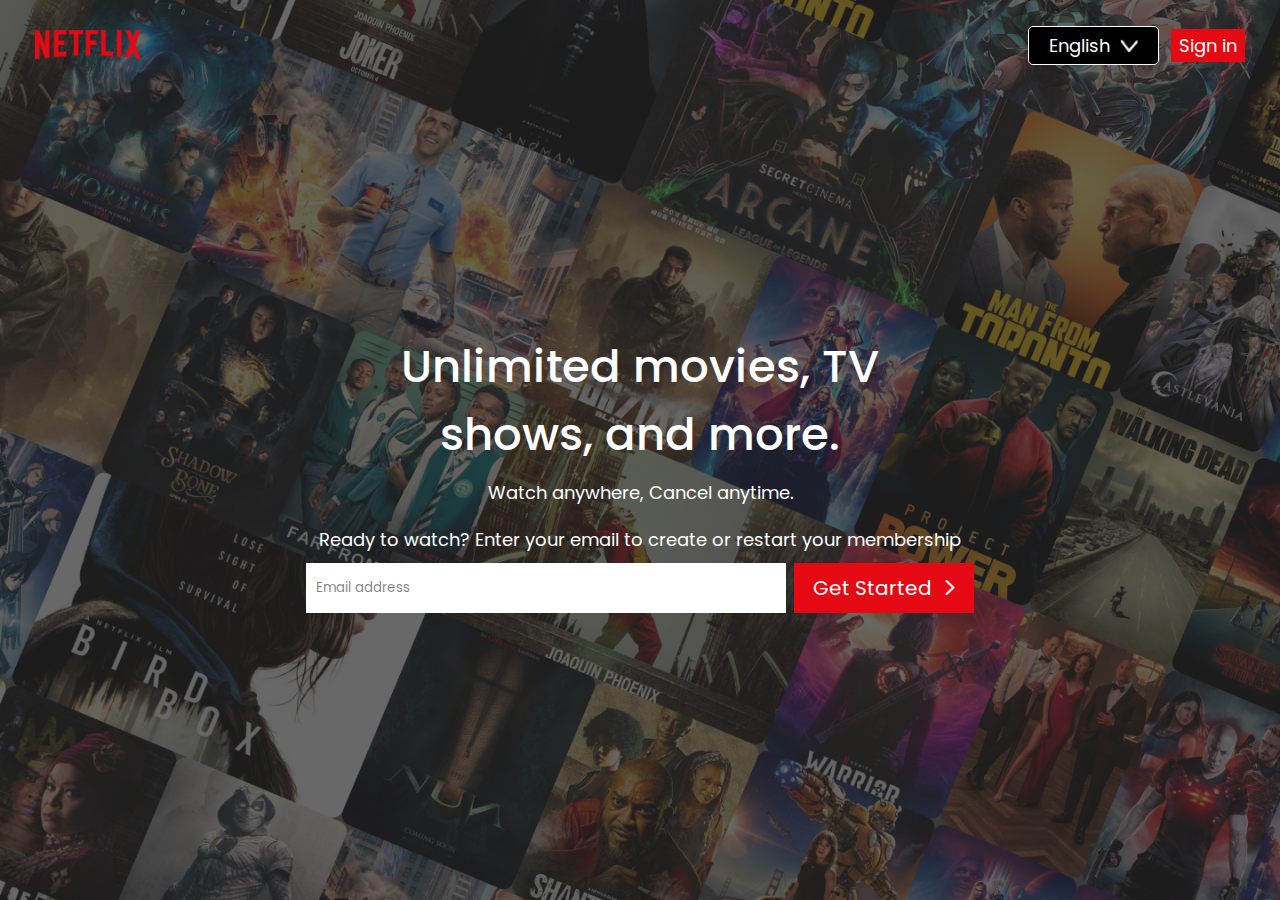
==== index.html @ 04dba572 "Golden's work" ====
<!DOCTYPE html>
<html lang="en">
<head>
    <meta charset="UTF-8">
    <meta http-equiv="X-UA-Compatible" content="IE=edge">
    <meta name="viewport" content="width=device-width, initial-scale=1.0">
    <link rel="stylesheet" href="./style.css">
    <title>Document</title>
</head>
<body>
    <nav>
        <img src="./images/netflix-3 4.png" alt="">
        <div>
            <button class="english">English <img src="./images/Bottom arrow.png" alt=""></button>

            <button class="signIn">Sign in</button>
        </div>
    </nav>

    <div class="main-container">
        <h1>Unlimited movies, TV shows, and more.</h1>
        <h2>Watch anywhere, Cancel anytime.</h2>
        <h2>Ready to watch? Enter your email to create or restart your membership</h2>
        <form>
            <input type="text" placeholder="Email address">
            <button>Get Started <img src="./images/right arrow.png" alt=""></button>
        </form>

    </div>
</body>
</html>
---- style.css ----
@import url('https://fonts.googleapis.com/css2?family=Poppins:wght@300;400;500;600;700&display=swap');

*{
    margin: 0;
    padding: 0;
    box-sizing: border-box;
    font-family: 'Poppins', sans-serif;
}
body{
    background-image: url(./images/page-image.png);
    background-repeat: no-repeat;
    background-position: center;
    background-size: cover;
    min-height: 100vh;
}

nav{
    display: flex;
    justify-content: space-between;
    align-items: center;
    min-height: 10vh;
    padding: 0 35px;
}
nav img{
    height: 30px;
}
nav button img{
    height: 13px;
    width: 18px;
    margin-left: 5px;
}
.english{
    background-color: black;
    border: 1px solid white;
    border-radius: 5px;
    color: white;
    font-size: 18px;
    padding: 5px 20px;
    margin-right: 8px;
    cursor: pointer;
}
.signIn{
    background-color: #E50914;
    border: none;
    color: white;
    padding: 3px 8px;
    font-size: 18px;
    cursor: pointer;

}
.main-container{
    width: 70%;
    margin: auto auto;
    height: 85vh;
    display: flex;
    flex-direction: column;
    align-items: center;
    justify-content: center;
}
.main-container h1{
    color: white;
    font-size: 45px;
    font-weight: 500;
    width: 60%;
    text-align: center;
}
.main-container h2{
    color: white;
    font-size: 18px;
    margin: 10px 0;
    font-weight: 400;
}
form{
    display: flex;
}
input{
    border: none;
    outline: none;
    background-color: white;
    height: 50px;
    width: 480px;
    padding-left: 10px;
    margin-right: 8px;
}
input::placeholder{
    color: rgba(0, 0, 0, 0.5);
}
form button{
    background-color: #E50914;
    border: none;
    outline: none;
    height: 50px;
    width: 180px;
    color: white;
    font-size: 20px;
    text-align: center;
    cursor: pointer;

}
form button img{
    height: 15px;
    margin-left: 8px;
}
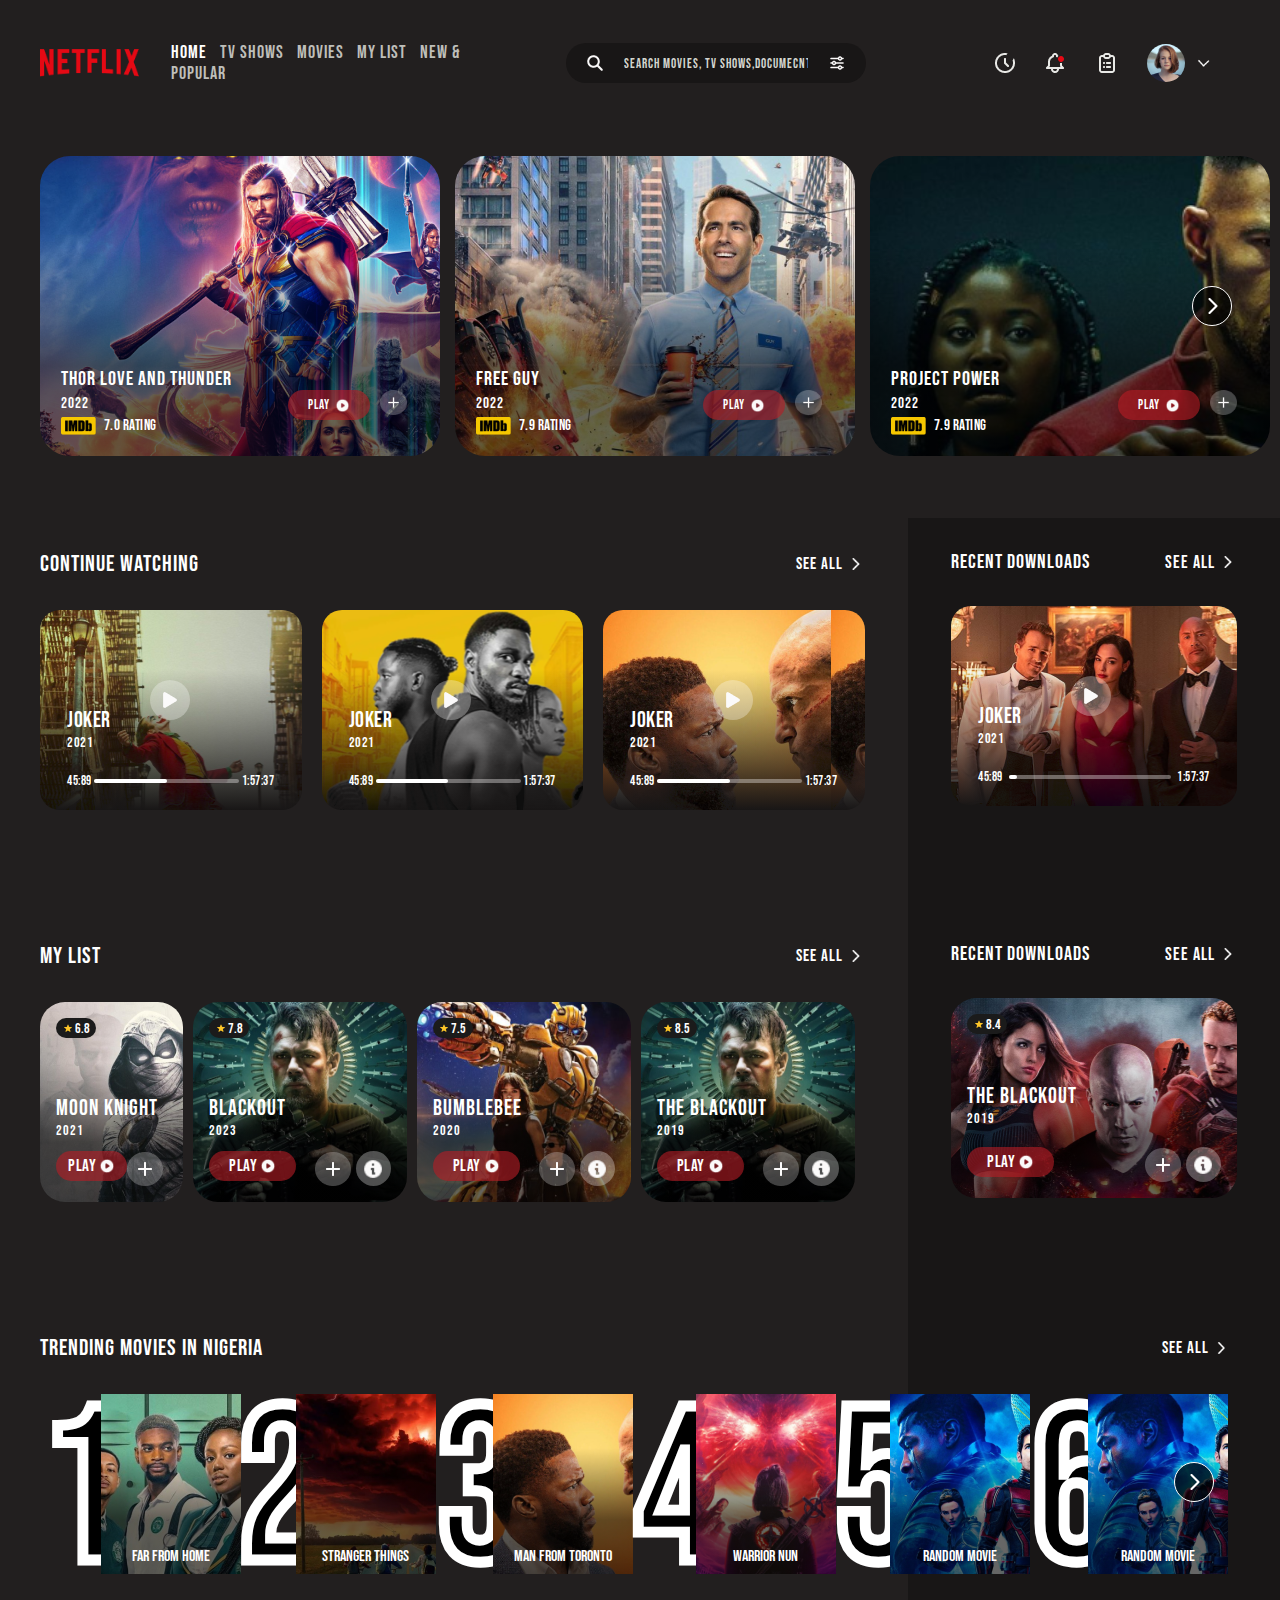
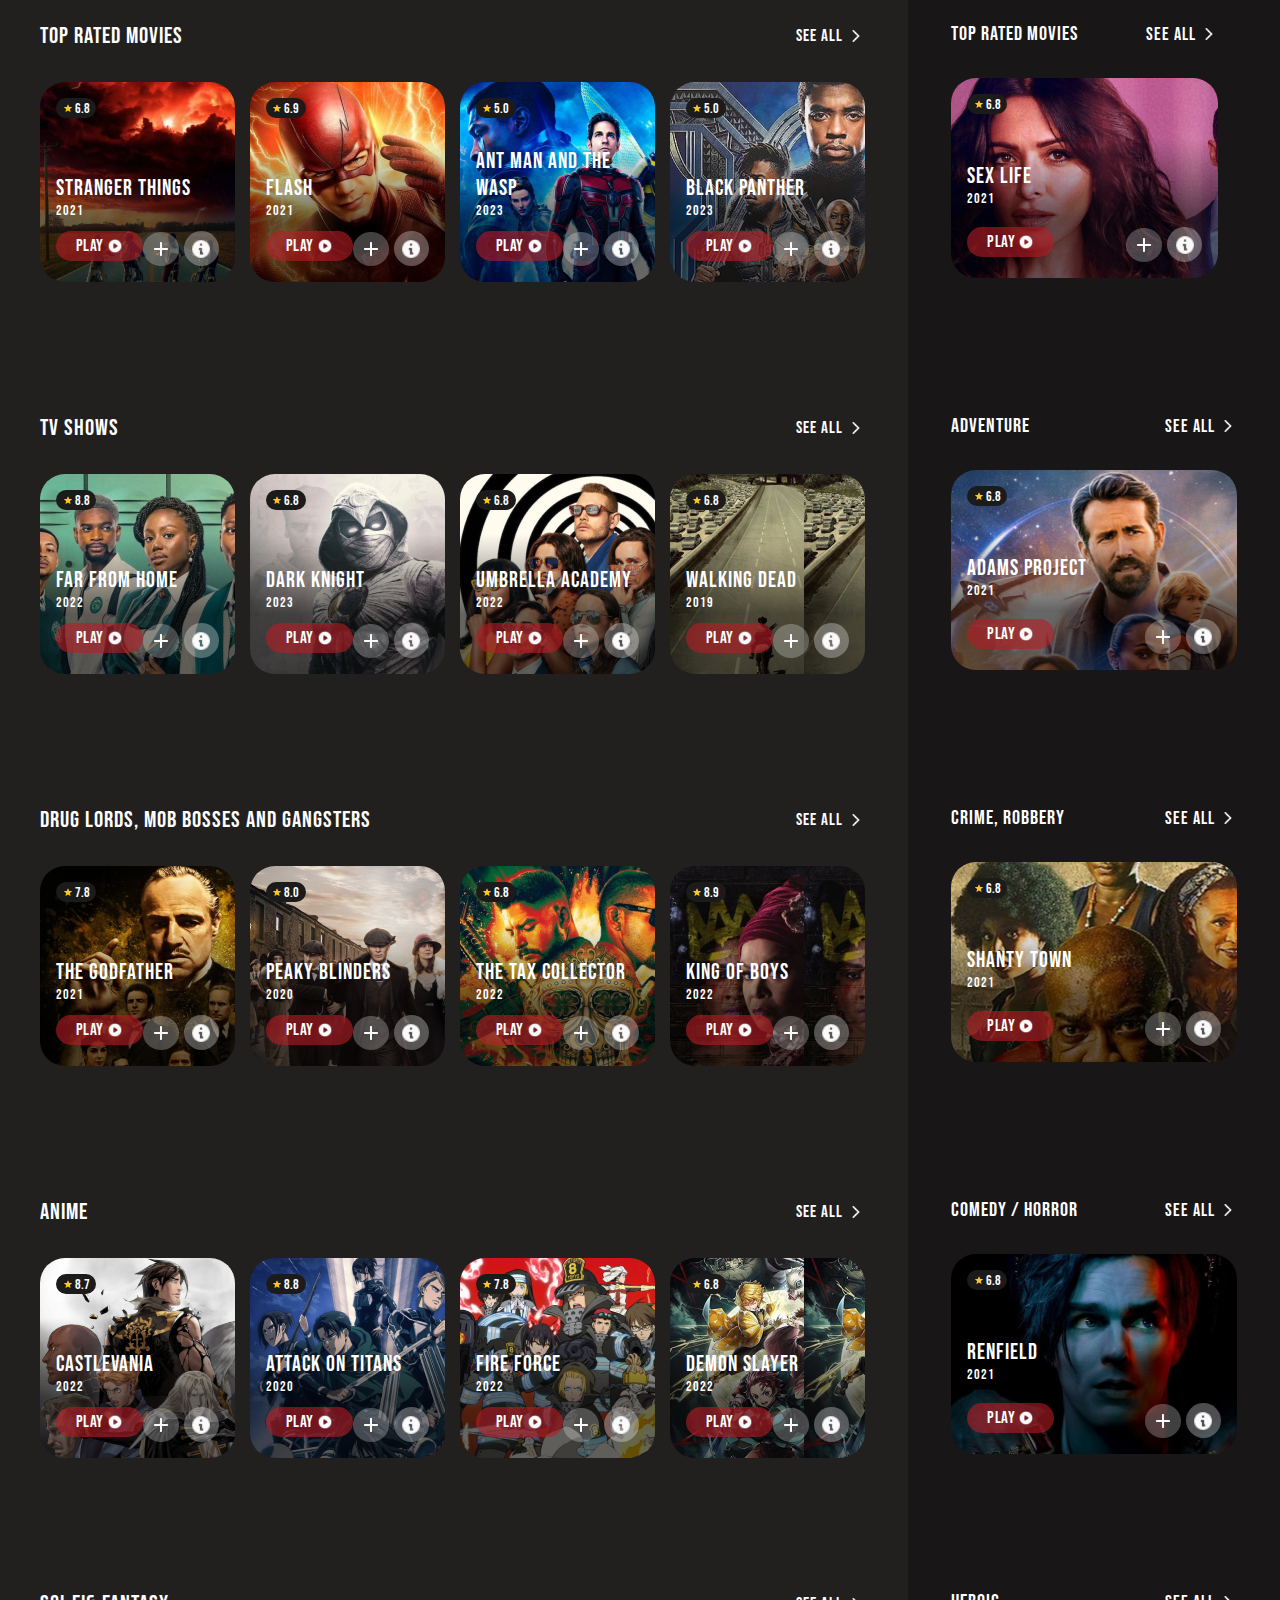
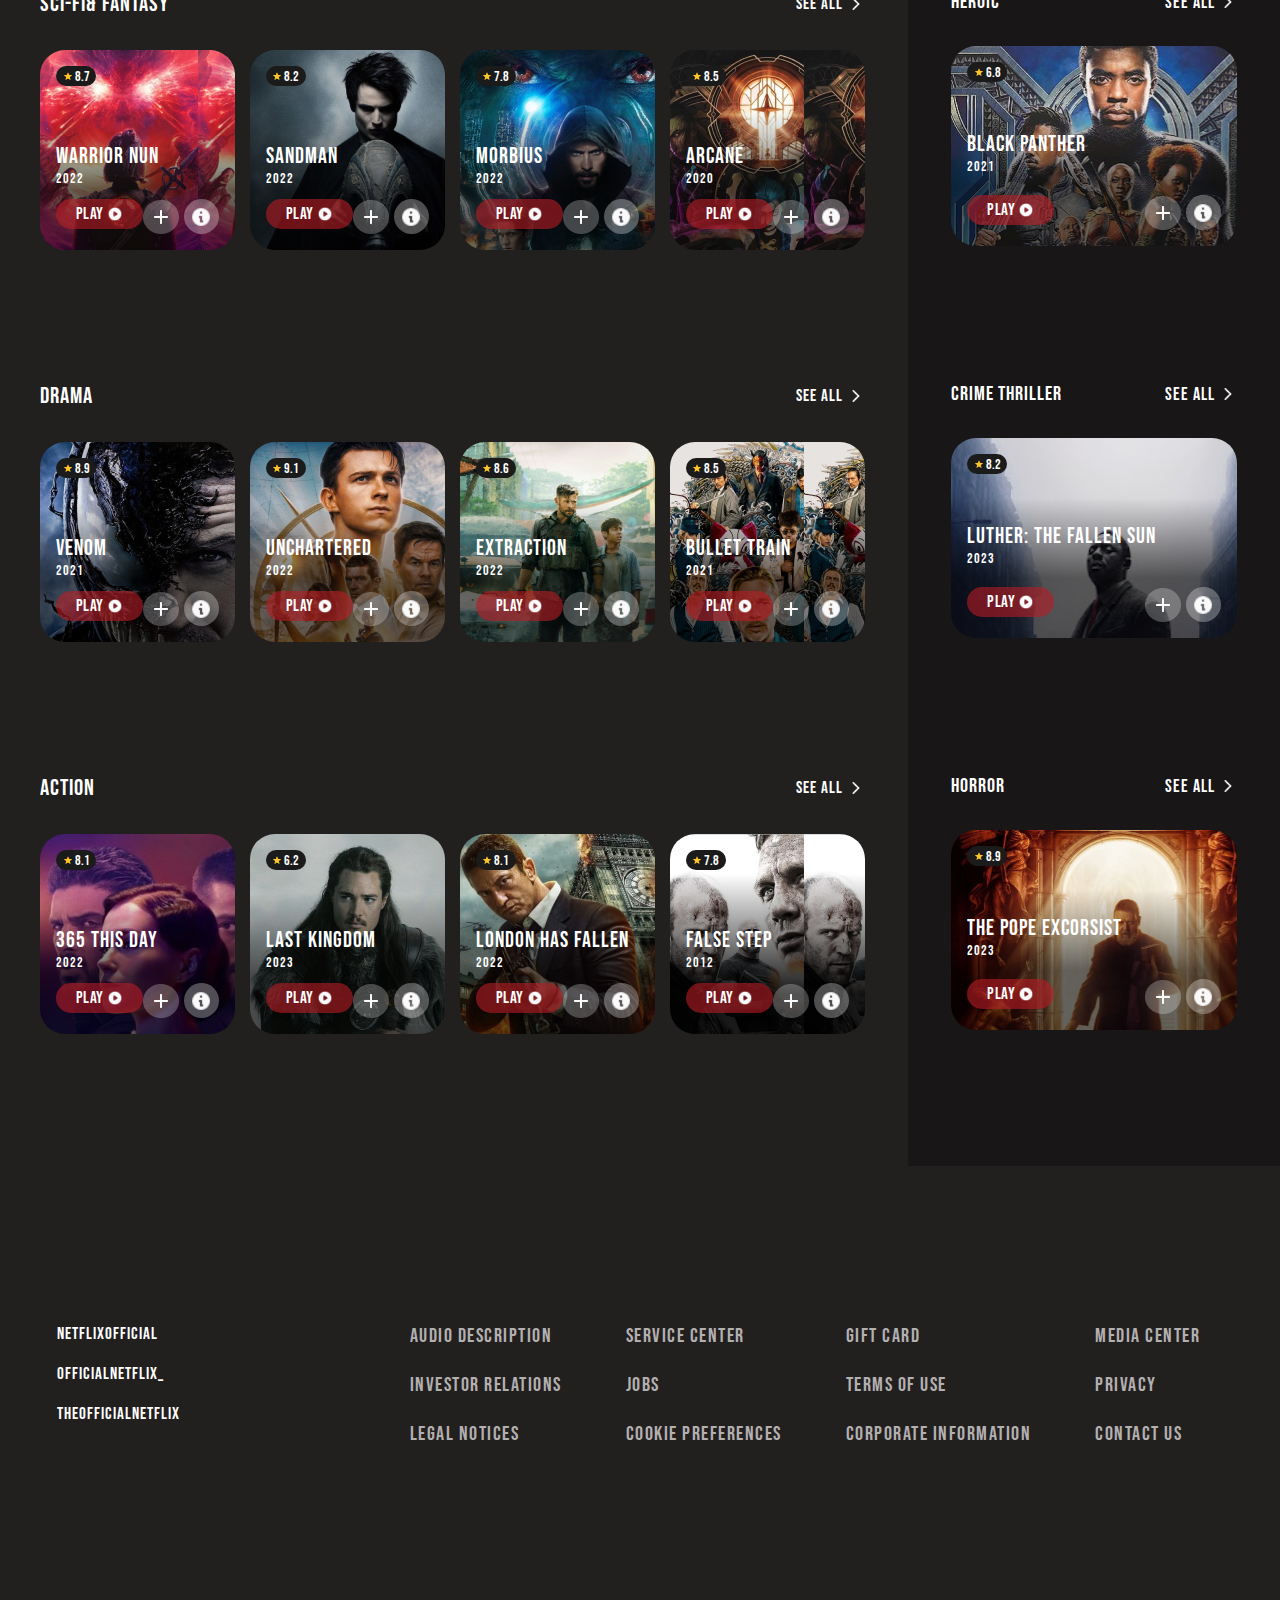
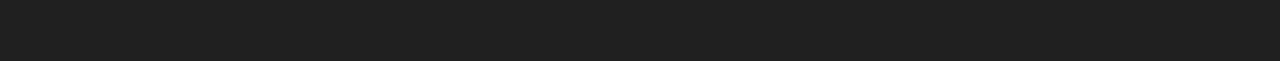
==== commit 59932029: "Divine's part" ====
--- a/index.html
+++ b/index.html
@@ -4,28 +4,1172 @@
     <meta charset="UTF-8">
     <meta http-equiv="X-UA-Compatible" content="IE=edge">
     <meta name="viewport" content="width=device-width, initial-scale=1.0">
-    <link rel="stylesheet" href="./style.css">
-    <title>Document</title>
+    <link rel="stylesheet" href="./divine.css">
+    <title>Watch now</title>
 </head>
 <body>
-    <nav>
-        <img src="./images/netflix-3 4.png" alt="">
-        <div>
-            <button class="english">English <img src="./images/Bottom arrow.png" alt=""></button>
-
-            <button class="signIn">Sign in</button>
+    <nav id="watch">
+        <img src="./images/netflix-3 4.png" alt="" class="logo">
+        <div class="links">
+            <a href="" class="active-link">Home</a>
+            <a href="">Tv shows</a>
+            <a href="">Movies</a>
+            <a href="">My list</a>
+            <a href="">New & popular</a>
+        </div>
+            <form action="" class="search-bar">
+                <button type="submit"><img src="./images/search.png" alt=""></button>
+                <input type="text" name="search" id="" placeholder="search movies, tv shows,documecntaries.....">
+                <button type="reset"><img src="./images/adjustments.png" alt="      "></button>
+            </form>
+        <div class="icons">
+            <img src="./images/Subtract.png" alt="">
+            <img src="./images/Group 2.png" alt="">
+            <img src="./images/clipboard-list.png" alt="">
+            <img src="./images/unsplash_rDEOVtE7vOs.png" alt="" class="photo">
+            <img src="./images/chevron-up.png" alt="" class="down-arrow">
         </div>
     </nav>
-
-    <div class="main-container">
-        <h1>Unlimited movies, TV shows, and more.</h1>
-        <h2>Watch anywhere, Cancel anytime.</h2>
-        <h2>Ready to watch? Enter your email to create or restart your membership</h2>
-        <form>
-            <input type="text" placeholder="Email address">
-            <button>Get Started <img src="./images/right arrow.png" alt=""></button>
-        </form>
-
-    </div>
+    <section id="first-slide" class="slider-wrapper">
+        <div class="one">
+            <div class="left">
+                <h1 class="movie-title">Thor love and thunder</h1>
+                <h2 class="movie-year">2022</h2>
+                <span class="">
+                    <img src="./images/imdb-logo-2016-1 1.png" alt="">
+                    <h2 class="rating">7.0 rating</h2>
+                </span>
+            </div>
+            <div class="right">
+                <button type="submit">play <img src="./images/play.png" alt=""></button>
+                <img src="./images/add btn.png" alt="" class="play-img">
+            </div>
+        </div>
+        <div class="two">
+            <div class="left">
+                <h1 class="movie-title">Free guy</h1>
+                <h2 class="movie-year">2022</h2>
+                <span class="">
+                    <img src="./images/imdb-logo-2016-1 1.png" alt="">
+                    <h2 class="rating">7.9 rating</h2>
+                </span>
+            </div>
+            <div class="right">
+                <button type="submit">play <img src="./images/play.png" alt=""></button>
+                <img src="./images/add btn.png" alt="" class="play-img">
+            </div>
+        </div>
+        <div class="three">
+            <div class="left">
+                <h1 class="movie-title">Project power</h1>
+                <h2 class="movie-year">2022</h2>
+                <span class="">
+                    <img src="./images/imdb-logo-2016-1 1.png" alt="">
+                    <h2 class="rating">7.9 rating</h2>
+                </span>
+            </div>
+            <div class="right">
+                <button type="submit">play <img src="./images/play.png" alt=""></button>
+                <img src="./images/add btn.png" alt="" class="play-img">
+            </div>
+        </div>
+
+        <span class="abs-img-span">
+            <img src="./images/chevron-right.png" alt="" class="abs-slide">
+        </span>
+        <!-- <div class="four">
+            <div class="left">
+                <h1 class="movie-title">Project power</h1>
+                <h2 class="movie-year">2022</h2>
+                <span class="">
+                    <img src="./images/imdb-logo-2016-1 1.png" alt="">
+                    <h2 class="rating">7.9 rating</h2>
+                </span>
+            </div>
+            <div class="right">
+                <button type="submit">play <img src="./images/play.png" alt=""></button>
+                <img src="./images/add btn.png" alt="" class="play-img">
+            </div>
+        </div> -->
+<!-- testing -->
+        <!-- 
+        <div class="three">
+            <div class="left">
+                <h1 class="movie-title">Project power</h1>
+                <h2 class="movie-year">2022</h2>
+                <span class="">
+                    <img src="./images/imdb-logo-2016-1 1.png" alt="">
+                    <h2 class="rating">7.9 rating</h2>
+                </span>
+            </div>
+            <div class="right">
+                <button type="submit">play <img src="./images/play.png" alt=""></button>
+                <img src="./images/add btn.png" alt="" class="play-img">
+            </div>
+        </div> -->
+        <!-- <div class="slide-arrow-left arrows"><img src="./images/chevron-right.png" alt=""></div>
+        <div class="slide-arrow-right arrows"><img src="./images/chevron-right.png" alt=""></div> -->
+    </section>
+
+    <section id="second-full">
+        <div class="left">
+            <div class="row-one">
+                <div class="top">
+                    <h1 class="names-row">CONTINUE  WATCHING</h1>
+                    <h2 class="see">sEE ALL <img src="./images/chevron-right.png" alt=""></h2>
+                </div>
+                <div class="cont-watch">
+                    <div class="one">
+                        <span class="play-btn"><img src="./images/ion_play.png" alt="" class="play"></span>
+                        <h3 class="movie-title">joker</h3>
+                        <h3 class="movie-date">2021</h3>
+                        <span class="movie-length">45:89 
+                            <div class="line"><div class="line-in-line"></div></div>
+                            1:57:37
+                        </span>
+                    </div>
+                    <div class="two">
+                        <span class="play-btn"><img src="./images/ion_play.png" alt="" class="play"></span>
+                        <h3 class="movie-title">joker</h3>
+                        <h3 class="movie-date">2021</h3>
+                        <span class="movie-length">45:89 
+                            <div class="line"><div class="line-in-line"></div></div>
+                            1:57:37
+                        </span>
+                    </div>
+                    <div class="three">
+                        <span class="play-btn"><img src="./images/ion_play.png" alt="" class="play"></span>
+                        <h3 class="movie-title">joker</h3>
+                        <h3 class="movie-date">2021</h3>
+                        <span class="movie-length">45:89 
+                            <div class="line"><div class="line-in-line"></div></div>
+                            1:57:37
+                        </span>
+                    </div>
+                </div>
+            </div>
+            <!-- SECOND ROW -- LEFT SECTION-->
+            <div class="row-two">
+                <div class="top">
+                    <h1 class="names-row">My List</h1>
+                    <h2 class="see">sEE ALL <img src="./images/chevron-right.png" alt=""></h2>
+                </div>
+                <div class="bottom">
+                    <div class="one">
+                        <span class="rate">
+                            <img src="./images/star.png" alt="">
+                            6.8
+                        </span>
+                       <div class="down">
+                            <h2 class="movie-title">moon knight</h2>
+                            <h3 class="year">2021</h3>
+                            <div class="down-row">
+                                <button class="play">play <img src="./images/play.png" alt=""> </button>
+                                <span class="icon-row">
+                                    <img src="./images/add btn.png" alt="">
+                                    <span class="info-span">
+                                        <img src="./images/information-circle.png" alt="" class="info-img">
+                                    </span>
+                                </span>
+                            </div>
+                       </div>
+                    </div>
+                    <!-- TWO -->
+                    <div class="two">
+                        <span class="rate">
+                            <img src="./images/star.png" alt="">
+                            7.8
+                        </span>
+                       <div class="down">
+                            <h2 class="movie-title">blackout</h2>
+                            <h3 class="year">2023</h3>
+                            <div class="down-row">
+                                <button class="play">play <img src="./images/play.png" alt=""> </button>
+                                <span class="icon-row">
+                                    <img src="./images/add btn.png" alt="">
+                                    <span class="info-span">
+                                        <img src="./images/information-circle.png" alt="" class="info-img">
+                                    </span>
+                                </span>
+                            </div>
+                       </div>
+                    </div>
+                    <!-- THREE -->
+                    <div class="three">
+                        <span class="rate">
+                            <img src="./images/star.png" alt="">
+                            7.5
+                        </span>
+                        <div class="down">
+                                <h2 class="movie-title">bumblebee</h2>
+                                <h3 class="year">2020</h3>
+                                <div class="down-row">
+                                    <button class="play">play <img src="./images/play.png" alt=""> </button>
+                                    <span class="icon-row">
+                                        <img src="./images/add btn.png" alt="">
+                                        <span class="info-span">
+                                            <img src="./images/information-circle.png" alt="" class="info-img">
+                                        </span>
+                                    </span>
+                                </div>
+                        </div>
+                    </div>
+                    <!-- FOUR -->
+                    <div class="four">
+                        <span class="rate">
+                            <img src="./images/star.png" alt="">
+                            8.5
+                        </span>
+                        <div class="down">
+                            <h2 class="movie-title">The blackout</h2>
+                            <h3 class="year">2019</h3>
+                            <div class="down-row">
+                                <button class="play">play <img src="./images/play.png" alt=""> </button>
+                                <span class="icon-row">
+                                    <img src="./images/add btn.png" alt="">
+                                    <span class="info-span">
+                                        <img src="./images/information-circle.png" alt="" class="info-img">
+                                    </span>
+                                </span>
+                            </div>
+                        </div>
+                    </div>
+                </div>
+            </div>
+            <!-- THIRD ROW - LEFT SECTION -->
+            <div class="row-three">
+                <div class="top">
+                    <h1 class="names-row">trending movies in nigeria</h1>
+                    <h2 class="see">sEE ALL <img src="./images/chevron-right.png" alt=""></h2>
+                </div>
+                <div class="bottom">
+                    <div class="one">
+                        <h6 class="stroke">1</h6>
+                        <div class="img-div">
+                            <h4 class="title">far from home</h4>
+                        </div>
+                    </div>
+                    <div class="two">
+                        <h6 class="stroke">2</h6>
+                        <div class="img-div">
+                            <h4 class="title">stranger things</h4>
+                        </div>
+                    </div>
+                    <div class="three">
+                        <h6 class="stroke">3</h6>
+                        <div class="img-div">
+                            <h4 class="title">Man from toronto</h4>
+                        </div>
+                    </div>
+                    <div class="four">
+                        <h6 class="stroke">4</h6>
+                        <div class="img-div">
+                            <h4 class="title">warrior nun</h4>
+                        </div>
+                    </div>
+                    <div class="five">
+                        <h6 class="stroke">5</h6>
+                        <div class="img-div">
+                            <h4 class="title">random movie</h4>
+                        </div>
+                    </div>
+                    <div class="six">
+                        <h6 class="stroke">6</h6>
+                        <div class="img-div">
+                            <h4 class="title">random movie</h4>
+                        </div>
+                    </div>
+                </div>
+                <span class="abs-img-span">
+                    <img src="./images/chevron-right.png" alt="" class="abs-slide">
+                </span>
+            </div>
+            <!-- FOURTH ROW -->
+            <div class="row-four">
+                <div class="top">
+                    <h1 class="names-row">top rated movies</h1>
+                    <h2 class="see">sEE ALL <img src="./images/chevron-right.png" alt=""></h2>
+                </div>
+                <div class="bottom">
+                    <div class="one">
+                        <span class="rate">
+                            <img src="./images/star.png" alt="">
+                            6.8
+                        </span>
+                       <div class="down">
+                            <h2 class="movie-title">stranger things</h2>
+                            <h3 class="year">2021</h3>
+                            <div class="down-row">
+                                <button class="play">play <img src="./images/play.png" alt=""> </button>
+                                <span class="icon-row">
+                                    <img src="./images/add btn.png" alt="">
+                                    <span class="info-span">
+                                        <img src="./images/information-circle.png" alt="" class="info-img">
+                                    </span>
+                                </span>
+                            </div>
+                        </div>
+                    </div>
+
+                    <div class="two">
+                        <span class="rate">
+                            <img src="./images/star.png" alt="">
+                            6.9
+                        </span>
+                        <div class="down">
+                            <h2 class="movie-title">flash</h2>
+                            <h3 class="year">2021</h3>
+                            <div class="down-row">
+                                <button class="play">play <img src="./images/play.png" alt=""> </button>
+                                <span class="icon-row">
+                                    <img src="./images/add btn.png" alt="">
+                                    <span class="info-span">
+                                        <img src="./images/information-circle.png" alt="" class="info-img">
+                                    </span>
+                                </span>
+                            </div>
+                        </div>
+                    </div>
+
+                    <div class="three">
+                        <span class="rate">
+                            <img src="./images/star.png" alt="">
+                            5.0
+                        </span>
+                        <div class="down">
+                            <h2 class="movie-title">ant man and the wasp</h2>
+                            <h3 class="year">2023</h3>
+                            <div class="down-row">
+                                <button class="play">play <img src="./images/play.png" alt=""> </button>
+                                <span class="icon-row">
+                                    <img src="./images/add btn.png" alt="">
+                                    <span class="info-span">
+                                        <img src="./images/information-circle.png" alt="" class="info-img">
+                                    </span>
+                                </span>
+                            </div>
+                        </div>
+                    </div>
+
+                    <div class="four">
+                        <span class="rate">
+                            <img src="./images/star.png" alt="">
+                            5.0
+                        </span>
+                        <div class="down">
+                            <h2 class="movie-title">black panther</h2>
+                            <h3 class="year">2023</h3>
+                            <div class="down-row">
+                                <button class="play">play <img src="./images/play.png" alt=""> </button>
+                                <span class="icon-row">
+                                    <img src="./images/add btn.png" alt="">
+                                    <span class="info-span">
+                                        <img src="./images/information-circle.png" alt="" class="info-img">
+                                    </span>
+                                </span>
+                            </div>
+                        </div>
+                    </div>
+
+                </div>
+            </div>
+            <!-- FIFTH ROW -->
+            <div class="row-five">
+                <div class="top">
+                    <h1 class="names-row">tv shows</h1>
+                    <h2 class="see">sEE ALL <img src="./images/chevron-right.png" alt=""></h2>
+                </div>
+                <div class="bottom">
+                    <div class="one">
+                        <span class="rate">
+                            <img src="./images/star.png" alt="">
+                            8.8
+                        </span>
+                       <div class="down">
+                            <h2 class="movie-title">far from home</h2>
+                            <h3 class="year">2022</h3>
+                            <div class="down-row">
+                                <button class="play">play <img src="./images/play.png" alt=""> </button>
+                                <span class="icon-row">
+                                    <img src="./images/add btn.png" alt="">
+                                    <span class="info-span">
+                                        <img src="./images/information-circle.png" alt="" class="info-img">
+                                    </span>
+                                </span>
+                            </div>
+                        </div>
+                    </div>
+
+                    <div class="two">
+                        <span class="rate">
+                            <img src="./images/star.png" alt="">
+                            6.8
+                        </span>
+                       <div class="down">
+                            <h2 class="movie-title">dark knight</h2>
+                            <h3 class="year">2023</h3>
+                            <div class="down-row">
+                                <button class="play">play <img src="./images/play.png" alt=""> </button>
+                                <span class="icon-row">
+                                    <img src="./images/add btn.png" alt="">
+                                    <span class="info-span">
+                                        <img src="./images/information-circle.png" alt="" class="info-img">
+                                    </span>
+                                </span>
+                            </div>
+                        </div>
+                    </div>
+
+                    <div class="three">
+                        <span class="rate">
+                            <img src="./images/star.png" alt="">
+                            6.8
+                        </span>
+                       <div class="down">
+                            <h2 class="movie-title">umbrella academy</h2>
+                            <h3 class="year">2022</h3>
+                            <div class="down-row">
+                                <button class="play">play <img src="./images/play.png" alt=""> </button>
+                                <span class="icon-row">
+                                    <img src="./images/add btn.png" alt="">
+                                    <span class="info-span">
+                                        <img src="./images/information-circle.png" alt="" class="info-img">
+                                    </span>
+                                </span>
+                            </div>
+                        </div>
+                    </div>
+
+                    <div class="four">
+                        <span class="rate">
+                            <img src="./images/star.png" alt="">
+                            6.8
+                        </span>
+                       <div class="down">
+                            <h2 class="movie-title">walking dead</h2>
+                            <h3 class="year">2019</h3>
+                            <div class="down-row">
+                                <button class="play">play <img src="./images/play.png" alt=""> </button>
+                                <span class="icon-row">
+                                    <img src="./images/add btn.png" alt="">
+                                    <span class="info-span">
+                                        <img src="./images/information-circle.png" alt="" class="info-img">
+                                    </span>
+                                </span>
+                            </div>
+                        </div>
+                    </div>
+                </div>
+            </div>
+            <!-- SIXTH ROW -->
+            <div class="row-six">
+                <div class="top">
+                    <h1 class="names-row">drug lords, mob bosses and gangsters</h1>
+                    <h2 class="see">sEE ALL <img src="./images/chevron-right.png" alt=""></h2>
+                </div>
+                <div class="bottom">
+                    <div class="one">
+                        <span class="rate">
+                            <img src="./images/star.png" alt="">
+                            7.8
+                        </span>
+                       <div class="down">
+                            <h2 class="movie-title">the godfather</h2>
+                            <h3 class="year">2021</h3>
+                            <div class="down-row">
+                                <button class="play">play <img src="./images/play.png" alt=""> </button>
+                                <span class="icon-row">
+                                    <img src="./images/add btn.png" alt="">
+                                    <span class="info-span">
+                                        <img src="./images/information-circle.png" alt="" class="info-img">
+                                    </span>
+                                </span>
+                            </div>
+                        </div>
+                    </div>
+
+                    <div class="two">
+                        <span class="rate">
+                            <img src="./images/star.png" alt="">
+                            8.0
+                        </span>
+                       <div class="down">
+                            <h2 class="movie-title">peaky blinders</h2>
+                            <h3 class="year">2020</h3>
+                            <div class="down-row">
+                                <button class="play">play <img src="./images/play.png" alt=""> </button>
+                                <span class="icon-row">
+                                    <img src="./images/add btn.png" alt="">
+                                    <span class="info-span">
+                                        <img src="./images/information-circle.png" alt="" class="info-img">
+                                    </span>
+                                </span>
+                            </div>
+                        </div>
+                    </div>
+
+                    <div class="three">
+                        <span class="rate">
+                            <img src="./images/star.png" alt="">
+                            6.8
+                        </span>
+                       <div class="down">
+                            <h2 class="movie-title">the tax collector</h2>
+                            <h3 class="year">2022</h3>
+                            <div class="down-row">
+                                <button class="play">play <img src="./images/play.png" alt=""> </button>
+                                <span class="icon-row">
+                                    <img src="./images/add btn.png" alt="">
+                                    <span class="info-span">
+                                        <img src="./images/information-circle.png" alt="" class="info-img">
+                                    </span>
+                                </span>
+                            </div>
+                        </div>
+                    </div>
+
+                    <div class="four">
+                        <span class="rate">
+                            <img src="./images/star.png" alt="">
+                            8.9
+                        </span>
+                       <div class="down">
+                            <h2 class="movie-title">king of boys</h2>
+                            <h3 class="year">2022</h3>
+                            <div class="down-row">
+                                <button class="play">play <img src="./images/play.png" alt=""> </button>
+                                <span class="icon-row">
+                                    <img src="./images/add btn.png" alt="">
+                                    <span class="info-span">
+                                        <img src="./images/information-circle.png" alt="" class="info-img">
+                                    </span>
+                                </span>
+                            </div>
+                        </div>
+                    </div>
+                </div>
+            </div>
+            <!-- SEVENTH ROW -->
+            <div class="row-seven">
+                <div class="top">
+                    <h1 class="names-row">anime</h1>
+                    <h2 class="see">sEE ALL <img src="./images/chevron-right.png" alt=""></h2>
+                </div>
+                <div class="bottom">
+                    <div class="one">
+                        <span class="rate">
+                            <img src="./images/star.png" alt="">
+                            8.7
+                        </span>
+                       <div class="down">
+                            <h2 class="movie-title">castlevania</h2>
+                            <h3 class="year">2022</h3>
+                            <div class="down-row">
+                                <button class="play">play <img src="./images/play.png" alt=""> </button>
+                                <span class="icon-row">
+                                    <img src="./images/add btn.png" alt="">
+                                    <span class="info-span">
+                                        <img src="./images/information-circle.png" alt="" class="info-img">
+                                    </span>
+                                </span>
+                            </div>
+                        </div>
+                    </div>
+
+                    <div class="two">
+                        <span class="rate">
+                            <img src="./images/star.png" alt="">
+                            8.8
+                        </span>
+                       <div class="down">
+                            <h2 class="movie-title">attack on titans</h2>
+                            <h3 class="year">2020</h3>
+                            <div class="down-row">
+                                <button class="play">play <img src="./images/play.png" alt=""> </button>
+                                <span class="icon-row">
+                                    <img src="./images/add btn.png" alt="">
+                                    <span class="info-span">
+                                        <img src="./images/information-circle.png" alt="" class="info-img">
+                                    </span>
+                                </span>
+                            </div>
+                        </div>
+                    </div>
+
+                    <div class="three">
+                        <span class="rate">
+                            <img src="./images/star.png" alt="">
+                            7.8
+                        </span>
+                       <div class="down">
+                            <h2 class="movie-title">fire force</h2>
+                            <h3 class="year">2022</h3>
+                            <div class="down-row">
+                                <button class="play">play <img src="./images/play.png" alt=""> </button>
+                                <span class="icon-row">
+                                    <img src="./images/add btn.png" alt="">
+                                    <span class="info-span">
+                                        <img src="./images/information-circle.png" alt="" class="info-img">
+                                    </span>
+                                </span>
+                            </div>
+                        </div>
+                    </div>
+
+                    <div class="four">
+                        <span class="rate">
+                            <img src="./images/star.png" alt="">
+                            6.8
+                        </span>
+                       <div class="down">
+                            <h2 class="movie-title">demon slayer</h2>
+                            <h3 class="year">2022</h3>
+                            <div class="down-row">
+                                <button class="play">play <img src="./images/play.png" alt=""> </button>
+                                <span class="icon-row">
+                                    <img src="./images/add btn.png" alt="">
+                                    <span class="info-span">
+                                        <img src="./images/information-circle.png" alt="" class="info-img">
+                                    </span>
+                                </span>
+                            </div>
+                        </div>
+                    </div>
+                </div>
+            </div>
+            <!-- EIGHT ROW -->
+            <div class="row-eight">
+                <div class="top">
+                    <h1 class="names-row">sci-fi& fantasy</h1>
+                    <h2 class="see">sEE ALL <img src="./images/chevron-right.png" alt=""></h2>
+                </div>
+                <div class="bottom">
+                    <div class="one">
+                        <span class="rate">
+                            <img src="./images/star.png" alt="">
+                            8.7
+                        </span>
+                       <div class="down">
+                            <h2 class="movie-title">warrior nun</h2>
+                            <h3 class="year">2022</h3>
+                            <div class="down-row">
+                                <button class="play">play <img src="./images/play.png" alt=""> </button>
+                                <span class="icon-row">
+                                    <img src="./images/add btn.png" alt="">
+                                    <span class="info-span">
+                                        <img src="./images/information-circle.png" alt="" class="info-img">
+                                    </span>
+                                </span>
+                            </div>
+                        </div>
+                    </div>
+
+                    <div class="two">
+                        <span class="rate">
+                            <img src="./images/star.png" alt="">
+                            8.2
+                        </span>
+                       <div class="down">
+                            <h2 class="movie-title">sandman</h2>
+                            <h3 class="year">2022</h3>
+                            <div class="down-row">
+                                <button class="play">play <img src="./images/play.png" alt=""> </button>
+                                <span class="icon-row">
+                                    <img src="./images/add btn.png" alt="">
+                                    <span class="info-span">
+                                        <img src="./images/information-circle.png" alt="" class="info-img">
+                                    </span>
+                                </span>
+                            </div>
+                        </div>
+                    </div>
+
+                    <div class="three">
+                        <span class="rate">
+                            <img src="./images/star.png" alt="">
+                            7.8
+                        </span>
+                       <div class="down">
+                            <h2 class="movie-title">morbius</h2>
+                            <h3 class="year">2022</h3>
+                            <div class="down-row">
+                                <button class="play">play <img src="./images/play.png" alt=""> </button>
+                                <span class="icon-row">
+                                    <img src="./images/add btn.png" alt="">
+                                    <span class="info-span">
+                                        <img src="./images/information-circle.png" alt="" class="info-img">
+                                    </span>
+                                </span>
+                            </div>
+                        </div>
+                    </div>
+
+                    <div class="four">
+                        <span class="rate">
+                            <img src="./images/star.png" alt="">
+                            8.5
+                        </span>
+                       <div class="down">
+                            <h2 class="movie-title">arcane</h2>
+                            <h3 class="year">2020</h3>
+                            <div class="down-row">
+                                <button class="play">play <img src="./images/play.png" alt=""> </button>
+                                <span class="icon-row">
+                                    <img src="./images/add btn.png" alt="">
+                                    <span class="info-span">
+                                        <img src="./images/information-circle.png" alt="" class="info-img">
+                                    </span>
+                                </span>
+                            </div>
+                        </div>
+                    </div>
+                </div>
+            </div>
+            <!-- NINTH ROW -->
+            <div class="row-nine">
+                <div class="top">
+                    <h1 class="names-row">drama</h1>
+                    <h2 class="see">sEE ALL <img src="./images/chevron-right.png" alt=""></h2>
+                </div>
+                <div class="bottom">
+                    <div class="one">
+                        <span class="rate">
+                            <img src="./images/star.png" alt="">
+                            8.9
+                        </span>
+                       <div class="down">
+                            <h2 class="movie-title">venom</h2>
+                            <h3 class="year">2021</h3>
+                            <div class="down-row">
+                                <button class="play">play <img src="./images/play.png" alt=""> </button>
+                                <span class="icon-row">
+                                    <img src="./images/add btn.png" alt="">
+                                    <span class="info-span">
+                                        <img src="./images/information-circle.png" alt="" class="info-img">
+                                    </span>
+                                </span>
+                            </div>
+                        </div>
+                    </div>
+
+                    <div class="two">
+                        <span class="rate">
+                            <img src="./images/star.png" alt="">
+                            9.1
+                        </span>
+                       <div class="down">
+                            <h2 class="movie-title">unchartered</h2>
+                            <h3 class="year">2022</h3>
+                            <div class="down-row">
+                                <button class="play">play <img src="./images/play.png" alt=""> </button>
+                                <span class="icon-row">
+                                    <img src="./images/add btn.png" alt="">
+                                    <span class="info-span">
+                                        <img src="./images/information-circle.png" alt="" class="info-img">
+                                    </span>
+                                </span>
+                            </div>
+                        </div>
+                    </div>
+
+                    <div class="three">
+                        <span class="rate">
+                            <img src="./images/star.png" alt="">
+                            8.6
+                        </span>
+                       <div class="down">
+                            <h2 class="movie-title">extraction</h2>
+                            <h3 class="year">2022</h3>
+                            <div class="down-row">
+                                <button class="play">play <img src="./images/play.png" alt=""> </button>
+                                <span class="icon-row">
+                                    <img src="./images/add btn.png" alt="">
+                                    <span class="info-span">
+                                        <img src="./images/information-circle.png" alt="" class="info-img">
+                                    </span>
+                                </span>
+                            </div>
+                        </div>
+                    </div>
+
+                    <div class="four">
+                        <span class="rate">
+                            <img src="./images/star.png" alt="">
+                            8.5
+                        </span>
+                       <div class="down">
+                            <h2 class="movie-title">bullet train</h2>
+                            <h3 class="year">2021</h3>
+                            <div class="down-row">
+                                <button class="play">play <img src="./images/play.png" alt=""> </button>
+                                <span class="icon-row">
+                                    <img src="./images/add btn.png" alt="">
+                                    <span class="info-span">
+                                        <img src="./images/information-circle.png" alt="" class="info-img">
+                                    </span>
+                                </span>
+                            </div>
+                        </div>
+                    </div>
+                </div>
+            </div>
+            <!-- TENTH ROW -->
+            <div class="row-ten">
+                <div class="top">
+                    <h1 class="names-row">action</h1>
+                    <h2 class="see">sEE ALL <img src="./images/chevron-right.png" alt=""></h2>
+                </div>
+                <div class="bottom">
+                    <div class="one">
+                        <span class="rate">
+                            <img src="./images/star.png" alt="">
+                            8.1
+                        </span>
+                       <div class="down">
+                            <h2 class="movie-title">365 this day</h2>
+                            <h3 class="year">2022</h3>
+                            <div class="down-row">
+                                <button class="play">play <img src="./images/play.png" alt=""> </button>
+                                <span class="icon-row">
+                                    <img src="./images/add btn.png" alt="">
+                                    <span class="info-span">
+                                        <img src="./images/information-circle.png" alt="" class="info-img">
+                                    </span>
+                                </span>
+                            </div>
+                        </div>
+                    </div>
+
+                    <div class="two">
+                        <span class="rate">
+                            <img src="./images/star.png" alt="">
+                            6.2
+                        </span>
+                       <div class="down">
+                            <h2 class="movie-title">last kingdom</h2>
+                            <h3 class="year">2023</h3>
+                            <div class="down-row">
+                                <button class="play">play <img src="./images/play.png" alt=""> </button>
+                                <span class="icon-row">
+                                    <img src="./images/add btn.png" alt="">
+                                    <span class="info-span">
+                                        <img src="./images/information-circle.png" alt="" class="info-img">
+                                    </span>
+                                </span>
+                            </div>
+                        </div>
+                    </div>
+
+                    <div class="three">
+                        <span class="rate">
+                            <img src="./images/star.png" alt="">
+                            8.1
+                        </span>
+                       <div class="down">
+                            <h2 class="movie-title">london has fallen</h2>
+                            <h3 class="year">2022</h3>
+                            <div class="down-row">
+                                <button class="play">play <img src="./images/play.png" alt=""> </button>
+                                <span class="icon-row">
+                                    <img src="./images/add btn.png" alt="">
+                                    <span class="info-span">
+                                        <img src="./images/information-circle.png" alt="" class="info-img">
+                                    </span>
+                                </span>
+                            </div>
+                        </div>
+                    </div>
+
+                    <div class="four">
+                        <span class="rate">
+                            <img src="./images/star.png" alt="">
+                            7.8
+                        </span>
+                       <div class="down">
+                            <h2 class="movie-title">false step</h2>
+                            <h3 class="year">2012</h3>
+                            <div class="down-row">
+                                <button class="play">play <img src="./images/play.png" alt=""> </button>
+                                <span class="icon-row">
+                                    <img src="./images/add btn.png" alt="">
+                                    <span class="info-span">
+                                        <img src="./images/information-circle.png" alt="" class="info-img">
+                                    </span>
+                                </span>
+                            </div>
+                        </div>
+                    </div>
+                </div>
+            </div>
+        </div>
+
+
+        <!-- THIS IS FOR THE RIGHT SECTION -->
+        <div class="right">
+            <div class="first-row">
+                <div class="top">
+                    <h1 class="names">recent downloads</h1>
+                    <h2 class="see">sEE ALL <img src="./images/chevron-right.png" alt=""></h2>
+                </div>
+                <div class="bottom">
+                    <span class="play-btn"><img src="./images/ion_play.png" alt="" class="play"></span>
+                    <h3 class="movie-title">joker</h3>
+                    <h3 class="movie-date">2021</h3>
+                    <span class="movie-length">45:89 
+                        <div class="line"><div class="line-in-line"></div></div>
+                        1:57:37
+                    </span>
+                </div>
+            </div>
+            <!-- SECOND ROW - RIGHT SECTION -->
+            <div class="second-row">
+                <div class="top">
+                    <h1 class="names">recent downloads</h1>
+                    <h2 class="see">sEE ALL <img src="./images/chevron-right.png" alt=""></h2>
+                </div>
+                <div class="bottom">
+                    <span class="rate">
+                        <img src="./images/star.png" alt="">
+                        8.4
+                    </span>
+                    <div class="down">
+                            <h2 class="movie-title">The blackout</h2>
+                            <h3 class="year">2019</h3>
+                            <div class="down-row">
+                                <button class="play">play <img src="./images/play.png" alt=""> </button>
+                                <span class="icon-row">
+                                    <img src="./images/add btn.png" alt="">
+                                    <span class="info-span">
+                                        <img src="./images/information-circle.png" alt="" class="info-img">
+                                    </span>
+                                </span>
+                            </div>
+                    </div>
+                </div>
+
+            </div>
+            <!-- THIRD ROW -- RIGHT SECTION -->
+            <div class="fourth-row">
+                <div class="top">
+                    <h1 class="names">top rated movies</h1>
+                    <h2 class="see">sEE ALL <img src="./images/chevron-right.png" alt=""></h2>
+                </div>
+                <div class="bottom">
+                    <span class="rate">
+                        <img src="./images/star.png" alt="">
+                        6.8
+                    </span>
+                    <div class="down">
+                        <h2 class="movie-title">sex life</h2>
+                        <h3 class="year">2021</h3>
+                        <div class="down-row">
+                            <button class="play">play <img src="./images/play.png" alt=""> </button>
+                            <span class="icon-row">
+                                <img src="./images/add btn.png" alt="">
+                                <span class="info-span">
+                                    <img src="./images/information-circle.png" alt="" class="info-img">
+                                </span>
+                            </span>
+                        </div>
+                    </div>
+                </div>
+            </div>
+            <!-- FIFTH ROW -- RIGHT SECTION -->
+            <div class="fifth-row">
+                <div class="top">
+                    <h1 class="names">adventure</h1>
+                    <h2 class="see">sEE ALL <img src="./images/chevron-right.png" alt=""></h2>
+                </div>
+                <div class="bottom">
+                    <span class="rate">
+                        <img src="./images/star.png" alt="">
+                        6.8
+                    </span>
+                    <div class="down">
+                        <h2 class="movie-title">adams project</h2>
+                        <h3 class="year">2021</h3>
+                        <div class="down-row">
+                            <button class="play">play <img src="./images/play.png" alt=""> </button>
+                            <span class="icon-row">
+                                <img src="./images/add btn.png" alt="">
+                                <span class="info-span">
+                                    <img src="./images/information-circle.png" alt="" class="info-img">
+                                </span>
+                            </span>
+                        </div>
+                    </div>
+                </div>
+            </div>
+
+            <!-- SIXTH ROW -- RIGHT SECTION -->
+            <div class="sixth-row">
+                <div class="top">
+                    <h1 class="names">crime, robbery</h1>
+                    <h2 class="see">sEE ALL <img src="./images/chevron-right.png" alt=""></h2>
+                </div>
+                <div class="bottom">
+                    <span class="rate">
+                        <img src="./images/star.png" alt="">
+                        6.8
+                    </span>
+                    <div class="down">
+                        <h2 class="movie-title">shanty town</h2>
+                        <h3 class="year">2021</h3>
+                        <div class="down-row">
+                            <button class="play">play <img src="./images/play.png" alt=""> </button>
+                            <span class="icon-row">
+                                <img src="./images/add btn.png" alt="">
+                                <span class="info-span">
+                                    <img src="./images/information-circle.png" alt="" class="info-img">
+                                </span>
+                            </span>
+                        </div>
+                    </div>
+                </div>
+            </div> 
+
+            <!-- SEVENTH ROW -- RIGHT SECTION -->
+            <div class="seventh-row">
+                <div class="top">
+                    <h1 class="names">comedy / horror</h1>
+                    <h2 class="see">sEE ALL <img src="./images/chevron-right.png" alt=""></h2>
+                </div>
+                <div class="bottom">
+                    <span class="rate">
+                        <img src="./images/star.png" alt="">
+                        6.8
+                    </span>
+                    <div class="down">
+                        <h2 class="movie-title">renfield</h2>
+                        <h3 class="year">2021</h3>
+                        <div class="down-row">
+                            <button class="play">play <img src="./images/play.png" alt=""> </button>
+                            <span class="icon-row">
+                                <img src="./images/add btn.png" alt="">
+                                <span class="info-span">
+                                    <img src="./images/information-circle.png" alt="" class="info-img">
+                                </span>
+                            </span>
+                        </div>
+                    </div>
+                </div>
+            </div>
+
+            <!-- EIGHT ROW -- RIGHT SECTION -->
+            <div class="eight-row">
+                <div class="top">
+                    <h1 class="names">heroic</h1>
+                    <h2 class="see">sEE ALL <img src="./images/chevron-right.png" alt=""></h2>
+                </div>
+                <div class="bottom">
+                    <span class="rate">
+                        <img src="./images/star.png" alt="">
+                        6.8
+                    </span>
+                    <div class="down">
+                        <h2 class="movie-title">black panther</h2>
+                        <h3 class="year">2021</h3>
+                        <div class="down-row">
+                            <button class="play">play <img src="./images/play.png" alt=""> </button>
+                            <span class="icon-row">
+                                <img src="./images/add btn.png" alt="">
+                                <span class="info-span">
+                                    <img src="./images/information-circle.png" alt="" class="info-img">
+                                </span>
+                            </span>
+                        </div>
+                    </div>
+                </div>
+            </div>
+
+             <!-- NINTH ROW -- RIGHT SECTION -->
+             <div class="ninth-row">
+                <div class="top">
+                    <h1 class="names">crime thriller</h1>
+                    <h2 class="see">sEE ALL <img src="./images/chevron-right.png" alt=""></h2>
+                </div>
+                <div class="bottom">
+                    <span class="rate">
+                        <img src="./images/star.png" alt="">
+                        8.2
+                    </span>
+                    <div class="down">
+                        <h2 class="movie-title">luther: the fallen sun</h2>
+                        <h3 class="year">2023</h3>
+                        <div class="down-row">
+                            <button class="play">play <img src="./images/play.png" alt=""> </button>
+                            <span class="icon-row">
+                                <img src="./images/add btn.png" alt="">
+                                <span class="info-span">
+                                    <img src="./images/information-circle.png" alt="" class="info-img">
+                                </span>
+                            </span>
+                        </div>
+                    </div>
+                </div>
+            </div>
+
+             <!-- TENTH ROW -- RIGHT SECTION -->
+            <div class="tenth-row">
+                <div class="top">
+                    <h1 class="names">horror</h1>
+                    <h2 class="see">sEE ALL <img src="./images/chevron-right.png" alt=""></h2>
+                </div>
+                <div class="bottom">
+                    <span class="rate">
+                        <img src="./images/star.png" alt="">
+                        8.9
+                    </span>
+                    <div class="down">
+                        <h2 class="movie-title">the pope excorsist</h2>
+                        <h3 class="year">2023</h3>
+                        <div class="down-row">
+                            <button class="play">play <img src="./images/play.png" alt=""> </button>
+                            <span class="icon-row">
+                                <img src="./images/add btn.png" alt="">
+                                <span class="info-span">
+                                    <img src="./images/information-circle.png" alt="" class="info-img">
+                                </span>
+                            </span>
+                        </div>
+                    </div>
+                </div>
+            </div>
+
+        </div>
+    </section>
+
+    <footer id="index-footer">
+        <div class="socials">
+            <span class="fb"><img src="" alt=""> netflixofficial</span>
+            <span class="ig"><img src="" alt=""> officialnetflix_</span>
+            <span class="twi"><img src="" alt=""> theofficialnetflix</span>
+        </div>
+        <div class="links">
+            <div class="col-one">
+                <a href="">audio description</a>
+                <a href="">investor relations</a>
+                <a href="" class="bot">legal notices</a>
+            </div>
+            <div class="col-two">
+                <a href="">service center</a>
+                <a href="">jobs</a>
+                <a href="" class="bot">cookie preferences</a>
+            </div>
+            <div class="col-three">
+                <a href="">gift card</a>
+                <a href="">terms of use</a>
+                <a href="" class="bot">corporate information</a>
+            </div>
+            <div class="col-four">
+                <a href="">media center</a>
+                <a href="">privacy</a>
+                <a href="" class="bot">contact us</a>
+            </div>
+        </div>
+    </footer>
+
+
+    <script src="./app.js"></script>
 </body>
 </html>--- a/divine.css
+++ b/divine.css
@@ -0,0 +1,1091 @@
+@import url('https://fonts.googleapis.com/css2?family=Bebas+Neue&family=Comfortaa:wght@400;500&family=Poppins:wght@200;300;400;500;600;700&display=swap');
+*, *::before, *::after{
+    margin: 0;
+    padding: 0;
+    box-sizing: border-box;
+    max-width: 100%;
+    font-family: 'Bebas Neue', sans-serif;
+    text-transform: uppercase;
+    /* font-family: 'Comfortaa', cursive;
+    font-family: 'Poppins', sans-serif; */
+}
+body{
+    background: #221F1F;
+}
+/* THE NAVBAR */
+#watch{
+    min-height: 14vh;
+    display: flex;
+    align-items: center;
+    padding: 0 40px;
+}
+#watch .logo{
+    height: 28px;
+    margin-right: 2rem;
+}
+#watch .links a{
+    font-family: 'Bebas Neue', sans-serif;
+    letter-spacing: 1px;
+    font-size: 18px;
+    font-weight: 300;
+    margin-right: 10px;
+    color: #BEBEB9;
+    text-transform: uppercase;
+    text-decoration: none;
+}
+#watch .links a:hover{
+    color: white;
+    transition: 150ms ease-in-out;
+}
+#watch .links .active-link{
+    color: white;
+}
+#watch .search-bar{
+    width: 100%;
+    max-width: 300px;
+    padding: 10px 20px;
+    margin: 0 4rem;
+    border-radius: 50px;
+    background-color: #181616;
+    display: flex;
+    align-items: center;
+}
+#watch .search-bar input{
+    background: transparent;
+    border: none;
+    outline: none;
+    flex: 1;
+    padding: 0 20px;
+    font-size: 17px;
+    font-family: 'Bebas Neue', sans-serif;
+    letter-spacing: 1px;
+    color: white;
+    /* caret-color: red; */
+}
+#watch .search-bar input::placeholder{
+    color: #D5D6D0;
+    font-size: 13px;
+}
+#watch .search-bar button{
+    background-color: transparent;
+    border: none;
+    outline: none;
+    display: flex;
+    justify-content: center;
+    align-items: center;
+    cursor: pointer;
+}
+#watch .search-bar button img{
+    aspect-ratio: 2/2;
+    object-fit: cover;
+    transform: scale(1);
+    transition: transform 250ms ease-in-out;
+}
+#watch .search-bar button img:hover{
+    transform: scale(0.8);
+}
+#watch .icons{
+    display: flex;
+    align-items: center;
+    justify-content: flex-end;
+    width: 28%;
+}
+#watch .icons img{
+    margin-right: 28px;
+    cursor: pointer;
+}
+#watch .icons img:nth-child(1),
+#watch .icons img:nth-child(2),
+#watch .icons img:nth-child(3),
+#watch .icons img:nth-child(5){
+    transform: scale(1);
+    transition: transform 150ms ease-in-out;
+}
+#watch .icons img:nth-child(1):hover,
+#watch .icons img:nth-child(2):hover,
+#watch .icons img:nth-child(3):hover,
+#watch .icons img:nth-child(5):hover{
+    transform: scale(0.8);
+}
+#watch .icons .photo{
+    margin-right: 10px;
+    border-radius: 50%;
+}
+#watch .icons .down-arrow{
+    height: 18px;
+}
+.abs-img-span{
+    position: absolute;
+    right: 3rem;
+    border: 1px solid white;
+    background-color: rgba(0, 0, 0, 0.7);
+    height: 40px;
+    width: 40px;
+    border-radius: 40px;
+    display: flex;
+    justify-content: center;
+    align-items: center;
+}
+/* THE FIRST SECTION---SLIDE SHOW */
+#first-slide{
+    min-height: 40vh;
+    display: flex;
+    align-items: center;
+    position: relative;
+    padding-left: 40px;
+    margin-bottom: 2rem;
+}
+#first-slide .one, #first-slide .two, #first-slide .three{
+    height: 300px;
+    width: 400px;
+    border-radius: 30px;
+    background-blend-mode: darken;
+    background-repeat: no-repeat;
+    background-position: center;
+    background-size: cover;
+    display: flex;
+    align-items: flex-end;
+    padding: 1.3rem;
+    color: white;
+}
+#first-slide .one{
+    background: linear-gradient(to bottom, transparent 30%, rgba(0, 0, 0, 0.6) 70%), url(./images/Thor-love-and-thunder.png); 
+    margin-right: 15px;
+}
+#first-slide .one .left,
+#first-slide .two .left,
+#first-slide .three .left{
+    width: 60%;
+} 
+#first-slide .one .movie-title,
+#first-slide .two .movie-title,
+#first-slide .three .movie-title{
+    text-transform: uppercase;
+    font-size: 20px;
+    letter-spacing: 1px;
+    font-weight: lighter;
+    font-family: 'Bebas Neue', sans-serif;
+}
+#first-slide .one .movie-year,
+#first-slide .two .movie-year,
+#first-slide .three .movie-year{
+    font-size: 15px;
+    margin: 3px 0;
+    letter-spacing: 1px;
+    font-weight: lighter;
+    font-family: 'Bebas Neue', sans-serif;
+}
+#first-slide span{
+    display: flex;
+    align-items: center;
+}
+#first-slide .one span img,
+#first-slide .two span img,
+#first-slide .three span img{
+    height: 18px;
+    margin-right: 8px;
+}
+#first-slide .one span .rating,
+#first-slide .two span .rating,
+#first-slide .three span .rating{
+    font-size: 15px;
+    font-weight: lighter;
+    letter-spacing: .5px;
+    font-family: 'Bebas Neue', sans-serif;
+}
+#first-slide .one .right,
+#first-slide .two .right,
+#first-slide .three .right{
+    width: 40%;
+    height: 45px;
+    display: flex;
+    justify-content: center;
+}
+#first-slide .right button{
+    background: rgba(184, 29, 36, 0.6);
+    border: none;
+    outline: none;
+    border-radius: 50px;
+    color: white;
+    font-family: 'Bebas Neue', sans-serif;
+    font-weight: lighter;
+    letter-spacing: 1px;
+    display: flex;
+    align-items: center;
+    height: 30px;
+    padding: 0px 20px;
+    margin-right: 10px;
+    cursor: pointer;
+}
+/* CONTINUE TODAY!!!!!!!!!!!!!!1 */
+#first-slide .two .right button:hover,
+#first-slide .one .right button:hover,
+#first-slide .three .right button:hover,
+#first-slide .four .right button:hover{
+    background-color: rgba(184, 29, 36, 0.8);
+}
+#first-slide .one .right button img,
+#first-slide .two .right button img,
+#first-slide .three .right button img{
+    margin-left: 5px;
+    height: 15px;
+}
+#first-slide .one .right .play-img,
+#first-slide .two .right .play-img,
+#first-slide .three .right .play-img{
+    height: 25px;
+    cursor: pointer;
+}
+#first-slide .two{
+    background: linear-gradient(to bottom, transparent 30%, rgba(0, 0, 0, 0.6) 70%), url(./images/Ryan\ Reynolds\ In\ Free\ Guy\ 2020\ 4K\ Ultra\ HD\ Mobile\ Wallpaper.png);
+    margin-right: 15px;
+}
+#first-slide .three{
+    background: linear-gradient(to bottom, transparent 30%, rgba(0, 0, 0, 0.6) 70%), url(./images/Project\ power\ \(2020\)\ -\ Henry\ Joost\,\ Ariel\ Schulman.png);
+    background-repeat: no-repeat;
+    background-size: cover;
+    background-position: center;
+}
+/* TRIAL AND ERROR */
+/* .slide-arrow-left{
+    transform: rotate(180deg);
+    left: 2.5rem;
+}
+.slide-arrow-right, .slide-arrow-left{
+    border-radius: 50%;
+    height: 40px;
+    width: 40px;
+    position: fixed;
+    right: 2.5rem;
+    z-index: 1;
+    cursor: pointer;
+    display: flex;
+    justify-content: center;
+    align-items: center;
+    background-color: rgba(0, 0, 0, 0.6);
+}
+.active{
+    background-color: rgba(255, 255, 255, 0.6);
+} */
+/* SECOND SECTION */
+#second-full{
+    min-height: 420vh;
+    display: flex;
+    color: white;
+    padding-left: 40px;
+    position: relative;
+}
+#second-full .left{
+    width: 70%;
+    min-height: 100%;
+}
+#second-full .left .row-one{
+    width: 95%;
+    /* overflow-x: scroll; */
+    margin-top: 2rem;
+    height: 40vh;
+}
+#second-full .left .top{
+    display: flex;
+    justify-content: space-between;
+    margin-bottom: 2rem;
+}
+#second-full .left .top h1{
+    font-weight: lighter;
+    font-size: 23px;
+    letter-spacing: 1px;
+    text-transform: uppercase;
+}
+#second-full .left .top h2{
+    font-weight: lighter;
+    letter-spacing: 1px;
+    font-size: 17px;
+    display: flex;
+    align-items: center;
+    text-transform: uppercase;
+}
+#second-full .left .top h2 img{
+    height: 18px;
+    margin-left: 3px;
+}
+#second-full .left .cont-watch{
+    height: 30vh;
+    display: flex;
+}
+#second-full .left .cont-watch .one,
+#second-full .left .cont-watch .two,
+#second-full .left .cont-watch .three{
+    background-repeat: no-repeat;
+    background-size: cover;
+    background-position: center;
+    background-blend-mode: darken;
+    height: 200px;
+    width: 320px;
+    border-radius: 20px;
+    position: relative;
+    display: flex;
+    flex-direction: column;
+    justify-content: flex-end;
+    padding: 1.3rem 1.7rem;
+}
+#second-full .left .cont-watch .one{
+    background: linear-gradient(to bottom, transparent 30%, #181616), url(./images/Joker\ -\ 2019\ 1.png);
+    margin-right: 20px;
+}
+#second-full .left .cont-watch .two{
+    background: linear-gradient(to bottom, transparent 30%, #181616), url(./images/Gangs\ of\ Lagos\ \(2023\)\ Blu-ray\ New\ Box\ Set\ All\ Region\ \ _\ eBay\ 1.png);
+    margin-right: 20px;
+}
+#second-full .left .cont-watch .three{
+    background: linear-gradient(to bottom, transparent 30%, #181616), url(./images/the\ man\ from\ toronto\ -\ Google\ Search\ 1.png);
+}
+#second-full .left .cont-watch .one .play-btn,
+#second-full .left .cont-watch .two .play-btn,
+#second-full .left .cont-watch .three .play-btn{
+    position: absolute;
+    top: 35%;
+    left: 42%;
+    height: 40px;
+    width: 40px;
+    border-radius: 50%;
+    display: flex;
+    justify-content: center;
+    align-items: center;
+    background-color: rgba(255, 255, 255, 0.3);
+}
+#second-full .left .cont-watch .one img,
+#second-full .left .cont-watch .two img,
+#second-full .left .cont-watch .three img{
+    height: 22px;
+}
+#second-full .left .cont-watch .one .movie-title,
+#second-full .left .cont-watch .two .movie-title,
+#second-full .left .cont-watch .three .movie-title{
+    font-weight: lighter;
+    letter-spacing: .5px;
+    font-size: 22px;
+}
+#second-full .left .cont-watch .one .movie-date,
+#second-full .left .cont-watch .two .movie-date,
+#second-full .left .cont-watch .three .movie-date{
+    font-weight: lighter;
+    letter-spacing: .5px;
+    font-size: 14px;
+    margin-bottom: 1.4rem;
+}
+#second-full .left .cont-watch .one .movie-length,
+#second-full .left .cont-watch .two .movie-length,
+#second-full .left .cont-watch .three .movie-length{
+    display: flex;
+    align-items: center;
+    justify-content: space-between;
+    font-weight: lighter;
+    letter-spacing: .5px;
+    font-size: 13px;
+}
+#second-full .left .cont-watch .one .movie-length .line,
+#second-full .left .cont-watch .two .movie-length .line,
+#second-full .left .cont-watch .three .movie-length .line{
+    height: 4px;
+    width: 70%;
+    border-radius: 50px;
+    background-color: #fbfafa5d;
+}
+#second-full .left .cont-watch .one .movie-length .line .line-in-line,
+#second-full .left .cont-watch .two .movie-length .line .line-in-line,
+#second-full .left .cont-watch .three .movie-length .line .line-in-line{
+    height: 4px;
+    width: 50%;
+    border-radius: 50px;
+    background-color: white;
+    z-index: 1;
+}
+/* THE RIGHT PART -- FIRST ROW */
+#second-full .right{
+    width: 30%;
+    min-height: 100%;
+    background-color: #181616;
+}
+#second-full .right .first-row{
+    height: 40vh;
+    width: 100%;
+    margin-top: 2rem;
+    padding: 0 2.7rem;
+}
+/* for all the tops in the right section */
+#second-full .right .top{
+    display: flex;
+    justify-content: space-between;
+    margin-bottom: 2rem;
+    width: 100%;
+    position: relative;
+    text-transform: uppercase;
+}
+#second-full .right .first-row .bottom{
+    background-repeat: no-repeat;
+    background-size: cover;
+    background-position: center;
+    background-blend-mode: darken;
+    height: 200px;
+    width: 100%;
+    border-radius: 20px;
+    position: relative;
+    display: flex;
+    flex-direction: column;
+    justify-content: flex-end;
+    padding: 1.3rem 1.7rem;
+}
+#second-full .right .first-row .bottom{
+    background: linear-gradient(to bottom, transparent 30%, #181616), url(./images/Red\ Notice\ \(2021\)\ 1.png);
+}
+#second-full .right .first-row .play-btn{
+    position: absolute;
+    top: 35%;
+    left: 42%;
+    height: 40px;
+    width: 40px;
+    border-radius: 50%;
+    display: flex;
+    justify-content: center;
+    align-items: center;
+    background-color: rgba(255, 255, 255, 0.3);
+}
+#second-full .right .first-row .play-btn img{
+    height: 22px;
+}
+#second-full .right .top h1{
+    font-weight: lighter;
+    font-size: 20px;
+    letter-spacing: 1px;
+}
+#second-full .right .top .see{
+    font-weight: lighter;
+    letter-spacing: 1px;
+    font-size: 18px;
+    display: flex;
+    align-items: center;
+}
+#second-full .right .top .see img{
+    height: 18px;
+    margin-left: 3px;
+}
+#second-full .right .first-row .bottom .movie-title{
+    font-weight: lighter;
+    letter-spacing: .5px;
+    font-size: 22px;
+}
+#second-full .right .first-row .bottom .movie-date{
+    font-weight: lighter;
+    letter-spacing: .5px;
+    font-size: 14px;
+    margin-bottom: 1.4rem;
+}
+#second-full .right .first-row .bottom .movie-length{
+    display: flex;
+    align-items: center;
+    justify-content: space-between;
+    font-weight: lighter;
+    letter-spacing: .5px;
+    font-size: 13px;
+}
+#second-full .right .first-row .bottom .movie-length .line{
+    height: 4px;
+    width: 70%;
+    border-radius: 50px;
+    background-color: #fbfafa5d;
+}
+#second-full .right .first-row .bottom .movie-length .line .line-in-line{
+    height: 4px;
+    width: 5%;
+    border-radius: 50px;
+    background-color: white;
+    z-index: 1;
+}
+
+/* SECOND ROW -- LEFT PART */
+#second-full .left .row-two{
+    margin: 2rem 0;
+    width: 95%;
+    height: 40vh;
+}
+#second-full .left .top{
+    margin-bottom: 2rem;
+}
+#second-full .left .row-two .bottom{    
+    display: flex;
+    height: 30vh;
+}
+#second-full .left .row-two .bottom .one,
+#second-full .left .row-two .bottom .two,
+#second-full .left .row-two .bottom .three,
+#second-full .left .row-two .bottom .four{
+    background-repeat: no-repeat;
+    background-size: cover;
+    background-position: center;
+    background-blend-mode: darken;
+    height: 200px;
+    width: 250px;
+    border-radius: 25px;
+    display: flex;
+    flex-direction: column;
+    justify-content: space-between;
+    padding: 1rem;
+}
+#second-full .left .row-two .bottom .one{
+    background: linear-gradient(to bottom, transparent 30%, rgba(0, 0, 0, 0.6) 70%), url(./images/Moon\ Knight\ \(2022\)\ -\ Moon\ Knight\ Official\ Poster\ \(xlg\).png);
+}
+#second-full .left .bottom .rate{
+    background-color: rgb(27, 27, 27);
+    width: 40px;
+    height: 20px;
+    border-radius: 30px;
+    display: flex;
+    justify-content: center;
+    align-items: center;
+    font-size: 14px;
+}
+#second-full .left .bottom .rate img{
+    height: 10px;
+    margin-right: 2px;
+}
+#second-full .left .bottom .down h2{
+    font-weight: lighter;
+    font-size: 22px;
+    letter-spacing: 1px;
+}
+#second-full .left .bottom .down h3{
+    font-weight: lighter;
+    font-size: 14px;
+    letter-spacing: 1px;
+}
+#second-full .left .bottom .down button.play{
+    border: none;
+    outline: none;
+    background-color: rgba(184, 29, 36, 0.6);
+    text-transform: uppercase;
+    color: white;
+    display: flex;
+    align-items: center;
+    justify-content: center;
+    height: 30px;
+    padding: 0px 20px;
+    border-radius: 40px;
+    font-size: 17px;
+    letter-spacing: .5px;
+    cursor: pointer;
+}
+
+#second-full .left .bottom .down button.play:hover{
+    background-color: rgba(184, 29, 36, 1);
+}
+#second-full .left .bottom .down button.play img{
+    height: 16px;
+    margin-left: 3px;
+}
+#second-full .left .bottom .down-row{
+    display: flex;
+    justify-content: space-between;
+    margin-top: 12px;
+}
+#second-full .left .bottom .down-row .icon-row{
+    display: flex;
+    align-items: center;
+}
+#second-full .left .icon-row .info-span{
+    margin-left: 5px;
+    height: 35px;
+    width: 35px;
+    border-radius: 35px;
+    background-color: rgba(255, 255, 255, 0.3);
+    display: flex;
+    justify-content: center;
+    align-items: center;
+}
+#second-full .left .icon-row .info-span .info-img{
+    height: 22px;
+}
+#second-full .left .row-two .bottom .two{
+    background: linear-gradient(to bottom, transparent 30%, rgba(0, 0, 0, 0.6) 70%), url(./images/Blackout\ \(2022\).png);
+    margin: 0 10px;
+}
+#second-full .left .row-two .bottom .three{
+    background: linear-gradient(to bottom, transparent 30%, rgba(0, 0, 0, 0.6) 70%), url(./images/Bumblebee.png);
+    margin: 0 10px 0 0;
+}
+#second-full .left .row-two .bottom .four{
+    background: linear-gradient(to bottom, transparent 30%, rgba(0, 0, 0, 0.6) 70%), url(./images/Blackout\ \(2022\).png);
+    margin: 0 10px 0 0;   
+}
+
+/* ROW-TWO -- RIGHT SECTION -- BOOKMARKED */
+#second-full .right .second-row,
+#second-full .right .fourth-row,
+#second-full .right .fifth-row,
+#second-full .right .sixth-row,
+#second-full .right .seventh-row,
+#second-full .right .eight-row,
+#second-full .right .ninth-row,
+#second-full .right .tenth-row{
+    height: 40vh;
+    width: 100%;
+    margin-top: 2rem;
+    padding: 0 2.7rem;
+}
+#second-full .left .row-two .bottom .two,
+#second-full .left .row-two .bottom .three,
+#second-full .left .row-two .bottom .four,
+#second-full .right .second-row .bottom,
+#second-full .right .fourth-row .bottom,
+#second-full .right .fifth-row .bottom,
+#second-full .right .sixth-row .bottom,
+#second-full .right .seventh-row .bottom,
+#second-full .right .eight-row .bottom,
+#second-full .right .ninth-row .bottom,
+#second-full .right .tenth-row .bottom{
+    background-repeat: no-repeat;
+    background-size: cover;
+    background-position: center;
+    background-blend-mode: darken;
+    height: 200px;
+    width: 100%;
+    border-radius: 25px;
+    display: flex;
+    flex-direction: column;
+    justify-content: space-between;
+    padding: 1rem;
+}
+#second-full .right .second-row .bottom{
+    background: linear-gradient(to bottom, transparent 30%, rgba(0, 0, 0, 0.6) 70%), url(./images/bloodshot\ 2020\ 8k\ iPhone\ X\ Wallpapers.png);
+}
+#second-full .right .bottom .rate{
+    background-color: rgb(27, 27, 27);
+    width: 40px;
+    height: 20px;
+    border-radius: 30px;
+    display: flex;
+    justify-content: center;
+    align-items: center;
+    font-size: 14px;
+}
+#second-full .right .bottom .rate img{
+    height: 10px;
+    margin-right: 2px;
+}
+#second-full .right .bottom .down h2{
+    font-weight: lighter;
+    font-size: 22px;
+    letter-spacing: 1px;
+}
+#second-full .right .bottom .down h3{
+    font-weight: lighter;
+    font-size: 14px;
+    letter-spacing: 1px;
+}
+#second-full .right .bottom .down .play{
+    border: none;
+    outline: none;
+    background-color: rgba(184, 29, 36, 0.6);
+    text-transform: uppercase;
+    color: white;
+    display: flex;
+    align-items: center;
+    justify-content: center;
+    height: 30px;
+    padding: 0px 20px;
+    border-radius: 40px;
+    font-size: 17px;
+    letter-spacing: .5px;
+    cursor: pointer;
+}
+#second-full .right .bottom .down .play:hover{
+    background-color: rgba(184, 29, 36, 1);
+}
+#second-full .right .bottom .play img{
+    height: 16px;
+    margin-left: 3px;
+}
+#second-full .right .bottom .down-row{
+    display: flex;
+    justify-content: space-between;
+    margin-top: 20px;
+}
+#second-full .right .bottom .down-row .icon-row{
+    display: flex;
+    align-items: center;
+}
+#second-full .right .icon-row .info-span{
+    margin-left: 5px;
+    height: 35px;
+    width: 35px;
+    border-radius: 35px;
+    background-color: rgba(255, 255, 255, 0.3);
+    display: flex;
+    justify-content: center;
+    align-items: center;
+}
+#second-full .right .icon-row .info-span .info-img{
+    height: 22px;
+}
+
+/* THIRD ROW -- LEFT SECTION */
+#second-full .left .row-three{
+    z-index: 1;
+    width: 93%;
+    margin-bottom: 2rem;
+    position: absolute;
+}
+#second-full .row-three .abs-img-span{
+    position: absolute;
+    right: 1rem;
+    top: 8rem;
+    border: 1px solid white;
+    background-color: rgba(0, 0, 0, 0.7);
+    height: 40px;
+    width: 40px;
+    border-radius: 40px;
+    display: flex;
+    justify-content: center;
+    align-items: center;
+}
+#second-full .left .row-three .bottom{
+    display: flex;
+    overflow-x: hidden;
+    overflow-y: hidden;
+    height: 35vh;
+}
+#second-full .left .row-three .bottom .one,
+#second-full .left .row-three .bottom .two,
+#second-full .left .row-three .bottom .three,
+#second-full .left .row-three .bottom .four,
+#second-full .left .row-three .bottom .five,
+#second-full .left .row-three .bottom .six{
+    display: flex;
+    align-items: center;
+    width: 220px;
+    height: 200px;
+    position: relative;
+    margin-right: 1rem;
+}
+#second-full .left .row-three .bottom h6.stroke{
+    font-size: 220px;
+    -webkit-text-stroke: 4px white;
+    -webkit-text-fill-color: black;
+}
+#second-full .left .row-three .bottom .one .img-div,
+#second-full .left .row-three .bottom .two .img-div,
+#second-full .left .row-three .bottom .three .img-div,
+#second-full .left .row-three .bottom .four .img-div,
+#second-full .left .row-three .bottom .five .img-div,
+#second-full .left .row-three .bottom .six .img-div{
+    position: absolute;
+    background-repeat: no-repeat;
+    background-size: contain;
+    background-position: center;
+    background-blend-mode: darken;
+    height: 180px;
+    width: 140px;
+    top: 0;
+    display: flex;
+    align-items: flex-end;
+    justify-content: center;
+    padding: .5rem;
+}
+#second-full .left .row-three .bottom .one .img-div{
+    background: linear-gradient(to bottom, transparent 30%, rgba(0, 0, 0, 0.6) 70%), url(./images/56ed118b-c1b8-42fa-affb-ea7af9376b00.png);
+    left: 3.8rem;
+}
+#second-full .left .row-three .bottom h4.title{
+    font-size: 16px;
+    font-weight: lighter;
+}
+#second-full .left .row-three .bottom .two .img-div{
+    background: linear-gradient(to bottom, transparent 30%, rgba(0, 0, 0, 0.6) 70%), url(./images/\'Stranger\ Things\ S1\ Boys\'\ Poster\ by\ Stranger\ Things\ Series\ \ _\ Displate.png);
+    left: 3.6rem;
+}
+#second-full .left .row-three .bottom .three .img-div{
+    background: linear-gradient(to bottom, transparent 30%, rgba(0, 0, 0, 0.6) 70%), url(./images/the\ man\ from\ toronto\ -\ Google\ Search\ 1.png);
+    background-size: cover;
+    left: 3.5rem;
+}
+#second-full .left .row-three .bottom .four .img-div{
+    background: linear-gradient(to bottom, transparent 30%, rgba(0, 0, 0, 0.6) 70%), url(./images/17e02ff2-c2a9-48df-afc8-bcdc931ba8ee.png);
+    background-size: cover;
+    left: 3.8rem;
+}
+#second-full .left .row-three .bottom .five .img-div{
+    background: linear-gradient(to bottom, transparent 30%, rgba(0, 0, 0, 0.6) 70%), url(./images/Ant-Man\ and\ the\ Wasp_\ Quantumania.png);
+    left: 3.5rem;   
+}
+#second-full .left .row-three .bottom .six .img-div{
+    background: linear-gradient(to bottom, transparent 30%, rgba(0, 0, 0, 0.6) 70%), url(./images/Ant-Man\ and\ the\ Wasp_\ Quantumania.png);
+    left: 3.5rem;   
+}
+/* FOURTH ROW - LEFT PART */
+#second-full .left .row-four{
+    width: 95%;
+    height: 40vh;
+    margin: 20rem 0 2rem 0;
+}
+#second-full .left .row-four .bottom,
+#second-full .left .row-five .bottom,
+#second-full .left .row-six .bottom,
+#second-full .left .row-seven .bottom,
+#second-full .left .row-eight .bottom,
+#second-full .left .row-nine .bottom,
+#second-full .left .row-ten .bottom{
+    display: flex;
+}
+#second-full .left .row-four .bottom .one,
+#second-full .left .row-four .bottom .two,
+#second-full .left .row-four .bottom .three,
+#second-full .left .row-four .bottom .four,
+/* ROW FIVE */
+#second-full .left .row-five .bottom .one,
+#second-full .left .row-five .bottom .two,
+#second-full .left .row-five .bottom .three,
+#second-full .left .row-five .bottom .four,
+/* ROW SIX */
+#second-full .left .row-six .bottom .one,
+#second-full .left .row-six .bottom .two,
+#second-full .left .row-six .bottom .three,
+#second-full .left .row-six .bottom .four,
+/* ROW SEVEN */
+#second-full .left .row-seven .bottom .one,
+#second-full .left .row-seven .bottom .two,
+#second-full .left .row-seven .bottom .three,
+#second-full .left .row-seven .bottom .four,
+/* ROW EIGHT */
+#second-full .left .row-eight .bottom .one,
+#second-full .left .row-eight .bottom .two,
+#second-full .left .row-eight .bottom .three,
+#second-full .left .row-eight .bottom .four,
+/* ROW NINE */
+#second-full .left .row-nine .bottom .one,
+#second-full .left .row-nine .bottom .two,
+#second-full .left .row-nine .bottom .three,
+#second-full .left .row-nine .bottom .four,
+/* ROW TEN */
+#second-full .left .row-ten .bottom .one,
+#second-full .left .row-ten .bottom .two,
+#second-full .left .row-ten .bottom .three,
+#second-full .left .row-ten .bottom .four
+{
+    background-repeat: no-repeat;
+    background-size: cover;
+    background-position: center;
+    background-blend-mode: darken;
+    height: 200px;
+    width: 250px;
+    border-radius: 25px;
+    display: flex;
+    flex-direction: column;
+    justify-content: space-between;
+    padding: 1rem;
+}
+#second-full .left .row-four .bottom .one{
+    background: linear-gradient(to bottom, transparent 30%, rgba(0, 0, 0, 0.6) 70%), url(./images/\'Stranger\ Things\ S1\ Boys\'\ Poster\ by\ Stranger\ Things\ Series\ \ _\ Displate.png) ;
+    margin-right: 15px;
+}
+#second-full .left .row-four .bottom .two{
+    background: linear-gradient(to bottom, transparent 30%, rgba(0, 0, 0, 0.6) 70%), url(./images/poster\ da\ 2\ temporada\ da\ série\ the\ flash\ \(1\)\ \(1\).png);
+    margin-right: 15px;
+}
+#second-full .left .row-four .bottom .three{
+    background: linear-gradient(to bottom, transparent 30%, rgba(0, 0, 0, 0.6) 70%), url(./images/Ant-Man\ and\ the\ Wasp_\ Quantumania.png);
+    margin-right: 15px;
+}
+#second-full .left .row-four .bottom .four{
+    background: linear-gradient(to bottom, transparent 30%, rgba(0, 0, 0, 0.6) 70%), url(./images/Black\ Panther.png);
+}
+/* RIGHT SECTION FOURTH ROW */
+#second-full .right .fourth-row{
+    width: 95%;
+    height: 40vh;
+    margin: 20rem 0 2rem 0;
+}
+#second-full .right .fourth-row .bottom{
+    background: linear-gradient(to bottom, transparent 30%, rgba(0, 0, 0, 0.6) 70%), url(./images/2d7ec579-2f91-40a2-aecb-c0fd498acd28.png);
+}
+
+/* ROW FIVE --- LEFT PART */
+#second-full .left .row-five{
+    margin: 2rem 0;
+    width: 95%;
+    height: 40vh;
+}
+#second-full .left .row-five .bottom .one{
+    background: linear-gradient(to bottom, transparent 30%, rgba(0, 0, 0, 0.6) 70%), url(./images/56ed118b-c1b8-42fa-affb-ea7af9376b00.png);
+    margin-right: 15px;
+}
+#second-full .left .row-five .bottom .two{
+    background: linear-gradient(to bottom, transparent 30%, rgba(0, 0, 0, 0.6) 70%), url(./images/Moon\ Knight\ \(2022\)\ -\ Moon\ Knight\ Official\ Poster\ \(xlg\).png);
+    margin-right: 15px;
+}
+#second-full .left .row-five .bottom .three{
+    background: linear-gradient(to bottom, transparent 30%, rgba(0, 0, 0, 0.6) 70%), url(./images/umbrella-academy.png);
+    margin-right: 15px;
+}
+#second-full .left .row-five .bottom .four{
+    background: linear-gradient(to bottom, transparent 30%, rgba(0, 0, 0, 0.6) 70%), url(./images/51fe5c8d-77a6-42a9-8829-a655115a0e86.png);
+}
+/* FIFTH TO TENTH ROW -- RIGHT PART */
+#second-full .right .fifth-row .bottom{
+    background: linear-gradient(to bottom, transparent 30%, rgba(0, 0, 0, 0.6) 70%), url(./images/The\ Adam\ Project.png);    
+}
+#second-full .right .sixth-row .bottom{
+    background: linear-gradient(to bottom, transparent 30%, rgba(0, 0, 0, 0.6) 70%), url(./images/shanty-town.png);
+}
+#second-full .right .seventh-row .bottom{
+    background: linear-gradient(to bottom, transparent 30%, rgba(0, 0, 0, 0.6) 70%), url(./images/Renfield\ \(2023\).png);  
+}
+#second-full .right .eight-row .bottom{
+    background: linear-gradient(to bottom, transparent 30%, rgba(0, 0, 0, 0.6) 70%), url(./images/Black\ Panther.png);    
+}
+#second-full .right .ninth-row .bottom{
+    background: linear-gradient(to bottom, transparent 30%, rgba(0, 0, 0, 0.6) 70%), url(./images/LUTHER_\ THE\ FALLEN\ SUN\ \(2023\)\ -\ Trailers\,\ Images\ and\ Posters.png);    
+}
+#second-full .right .tenth-row .bottom{
+    background: linear-gradient(to bottom, transparent 30%, rgba(0, 0, 0, 0.6) 70%), url(./images/The\ Pope’s\ Exorcist\ gets\ first\ trailer\ teasing\ more\ than\ an\ ordinary\ exorcism\ movie.png);    
+}
+/* ROW SIX -- LET PART */
+#second-full .left .row-six,
+#second-full .left .row-seven,
+#second-full .left .row-eight,
+#second-full .left .row-nine,
+#second-full .left .row-ten{
+    margin: 2rem 0;
+    width: 95%;
+    height: 40vh;
+}
+#second-full .left .row-six .bottom .one{
+    background: linear-gradient(to bottom, transparent 30%, rgba(0, 0, 0, 0.6) 70%), url(./images/Trailer\ For\ The\ 50th\ Anniversary\ Re-Release\ of\ Francis\ Ford\ Coppola\'s\ THE\ GODFATHER\ —\ GeekTyrant.png);
+    margin-right: 15px;
+}
+#second-full .left .row-six .bottom .two{
+    background: linear-gradient(to bottom, transparent 30%, rgba(0, 0, 0, 0.6) 70%), url(./images/PEAKY\ BLINDERS.png);
+    margin-right: 15px;
+}
+#second-full .left .row-six .bottom .three{
+    background: linear-gradient(to bottom, transparent 30%, rgba(0, 0, 0, 0.6) 70%), url(./images/The\ Tax\ Collector\ \(2020\).png);
+    margin-right: 15px;
+}
+#second-full .left .row-six .bottom .four{
+    background: linear-gradient(to bottom, transparent 30%, rgba(0, 0, 0, 0.6) 70%), url(./images/King\ Of\ Boys_\ The\ Return\ Of\ The\ King\ _\ Complete\ Season\ 1\ Download\ 720p\ HD\ -\ Plushng.png);
+    /* margin-right: 15px; */
+}
+/* ROW SEVEN -- LEFT PART */
+#second-full .left .row-seven .bottom .one{
+    background: linear-gradient(to bottom, transparent 30%, rgba(0, 0, 0, 0.6) 70%), url(./images/Castlevania\ season\ 4\ official\ poster\ revealed\ by\ Netflix!!.png);
+    margin-right: 15px;
+}
+#second-full .left .row-seven .bottom .two{
+    background: linear-gradient(to bottom, transparent 30%, rgba(0, 0, 0, 0.6) 70%), url(./images/Levi\ Ackermann\ \(Anime\)_Image\ Gallery.png);
+    margin-right: 15px;
+}
+#second-full .left .row-seven .bottom .three{
+    background: linear-gradient(to bottom, transparent 30%, rgba(0, 0, 0, 0.6) 70%), url(./images/Fire\ Force\ Lights\ up\ Its\ Second\ Cour\ Key\ Visual.png);
+    margin-right: 15px;
+}
+#second-full .left .row-seven .bottom .four{
+    background: linear-gradient(to bottom, transparent 30%, rgba(0, 0, 0, 0.6) 70%), url(./images/Amazon_com_\ Diamond\ Painting\ Kits\ for\ Adults\ DIY\ Anime\ Demon\ Slayer\ Diamond\ Art\ 5D\ Paint\ with\ Diamonds\ Full\ Drill\ Gem\ Art\ Cross\ Stitch\ Arts\ Embroidery\,\ Home\ Wall\ Decoration\ 12_\ X\ 16_.png);
+}
+/* ROW EIGHT -- LEFT PART */
+#second-full .left .row-eight .bottom .one{
+    background: linear-gradient(to bottom, transparent 30%, rgba(0, 0, 0, 0.6) 70%), url(./images/17e02ff2-c2a9-48df-afc8-bcdc931ba8ee.png);
+    margin-right: 15px;
+}
+#second-full .left .row-eight .bottom .two{
+    background: linear-gradient(to bottom, transparent 30%, rgba(0, 0, 0, 0.6) 70%), url(./images/sandman.png);
+    margin-right: 15px;
+}
+#second-full .left .row-eight .bottom .three{
+    background: linear-gradient(to bottom, transparent 30%, rgba(0, 0, 0, 0.6) 70%), url(./images/Morbius\ \(film\).png);
+    margin-right: 15px;
+}
+#second-full .left .row-eight .bottom .four{
+    background: linear-gradient(to bottom, transparent 30%, rgba(0, 0, 0, 0.6) 70%), url(./images/arcane\ secret\ cinema\ poster\,\ league\ of\ legends\ netflix.png);
+}
+/* ROW NINE -- LEFT PART */
+#second-full .left .row-nine .bottom .one{
+    background: linear-gradient(to bottom, transparent 30%, rgba(0, 0, 0, 0.6) 70%), url(./images/VENOM.png);
+    margin-right: 15px;
+}
+#second-full .left .row-nine .bottom .two{
+    background: linear-gradient(to bottom, transparent 30%, rgba(0, 0, 0, 0.6) 70%), url(./images/unchattered.png);
+    margin-right: 15px;
+}
+#second-full .left .row-nine .bottom .three{
+    background: linear-gradient(to bottom, transparent 30%, rgba(0, 0, 0, 0.6) 70%), url(./images/extraction.png);
+    margin-right: 15px;
+}
+#second-full .left .row-nine .bottom .four{
+    background: linear-gradient(to bottom, transparent 30%, rgba(0, 0, 0, 0.6) 70%), url(./images/bullet\ train.png);
+}
+/* ROW TEN -- LEFT PART */
+#second-full .left .row-ten .bottom .one{
+    background: linear-gradient(to bottom, transparent 30%, rgba(0, 0, 0, 0.6) 70%), url(./images/365-this-day.png);
+    margin-right: 15px;
+}
+#second-full .left .row-ten .bottom .two{
+    background: linear-gradient(to bottom, transparent 30%, rgba(0, 0, 0, 0.6) 70%), url(./images/THE\ LAST\ KINGDOM\ 1.png);
+    margin-right: 15px;
+}
+#second-full .left .row-ten .bottom .three{
+    background: linear-gradient(to bottom, transparent 30%, rgba(0, 0, 0, 0.6) 70%), url(./images/london-has-fallen.png);
+    margin-right: 15px;
+}
+#second-full .left .row-ten .bottom .four{
+    background: linear-gradient(to bottom, transparent 20%, rgba(0, 0, 0, 0.9) 80%), url(./images/fasle\ step.png);
+
+}
+/* FOOTER */
+footer{
+    min-height: 55vh;
+    display: flex;
+    justify-content: space-between;
+    align-items: center;
+    padding: 0 3rem;
+    color: white;
+    /* border-top: 5px solid #181616; */
+}
+footer .socials{
+    display: flex;
+    flex-direction: column;
+    height: 20vh;
+}
+footer .socials span{
+    margin-bottom: 20px;
+    font-size: 17px;
+    letter-spacing: 1px;
+    font-weight: lighter;
+}
+footer .socials span img{
+    margin-right: 5px;
+}
+footer .socials span.twi{
+    margin-bottom: 0px;
+}
+footer .links{
+    display: flex;
+    height: 20vh;
+}
+footer .links div{
+    display: flex;
+    flex-direction: column;
+    margin: 0 2rem;
+}
+footer .links a{
+    text-decoration: none;
+    color: rgb(179, 176, 176);
+    margin-bottom: 25px;
+    font-size: 20px;
+    letter-spacing: 1.5px;
+    font-weight: lighter;
+}
+footer .links a.bot{
+    margin-bottom: 0px;
+}
+footer .links a:hover{
+    color: white;
+    transition: all 250ms ease-in-out;
+}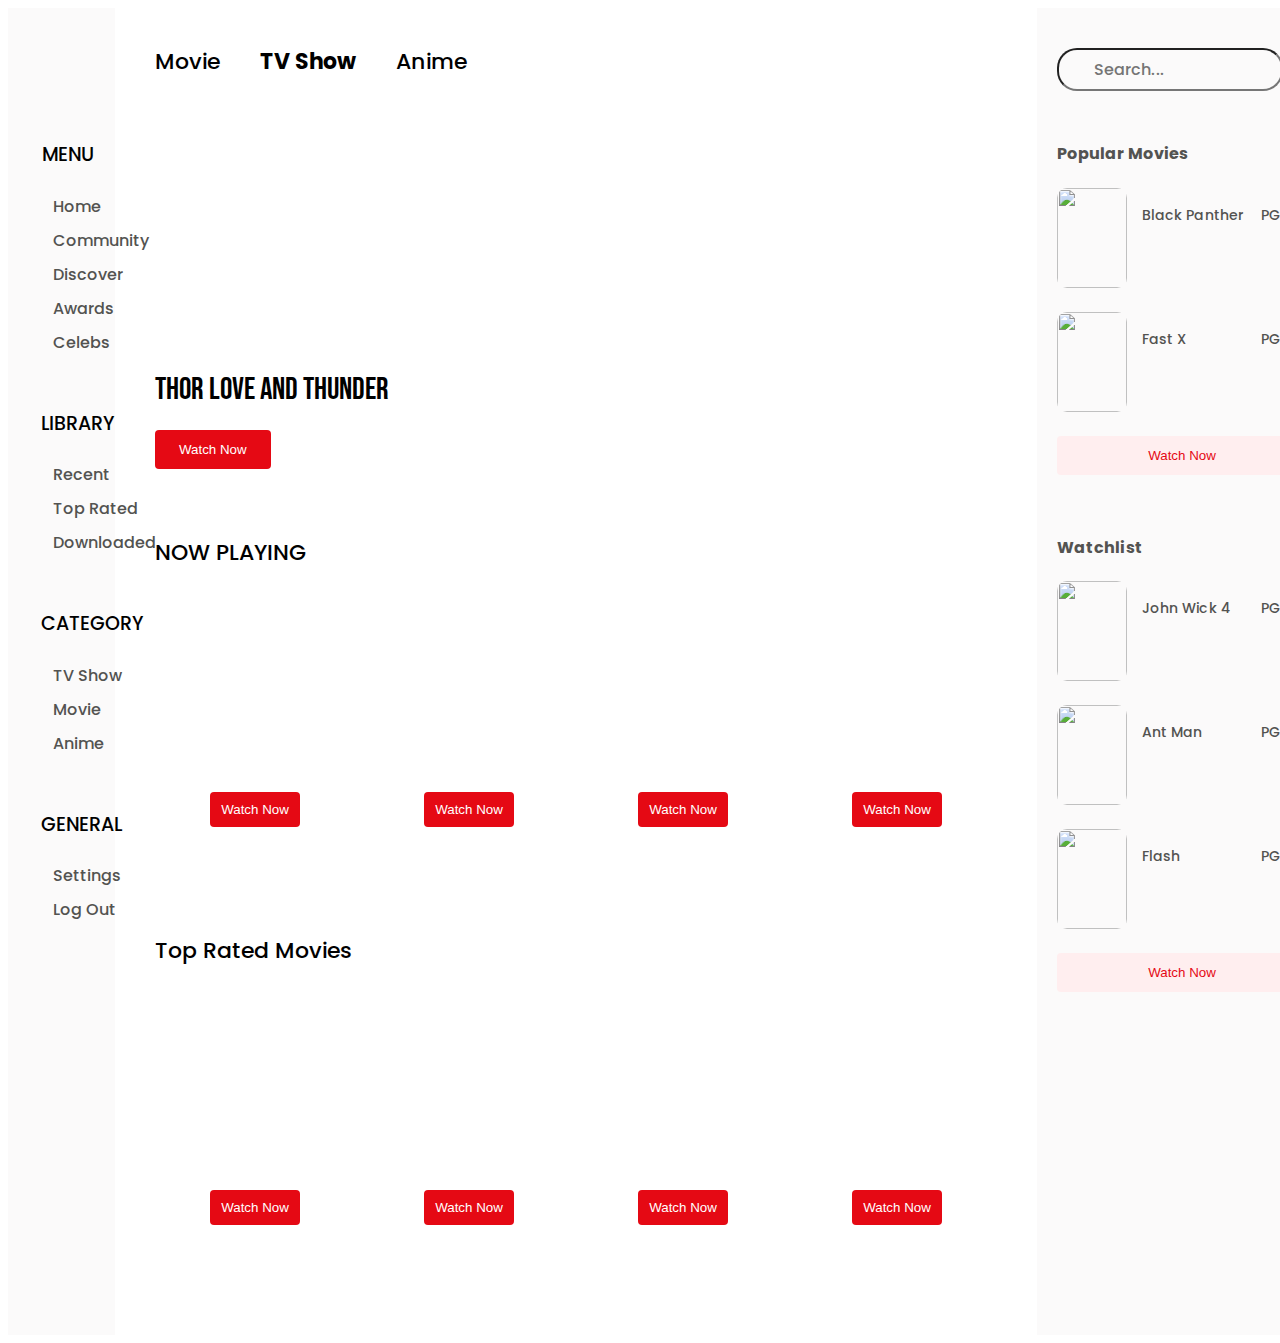
==== commit d90c3a90: "Oladapo's part" ====
--- a/index.html
+++ b/index.html
@@ -1,1175 +1,379 @@
-<!DOCTYPE html>
-<html lang="en">
-<head>
-    <meta charset="UTF-8">
-    <meta http-equiv="X-UA-Compatible" content="IE=edge">
-    <meta name="viewport" content="width=device-width, initial-scale=1.0">
-    <link rel="stylesheet" href="./divine.css">
-    <title>Watch now</title>
-</head>
-<body>
-    <nav id="watch">
-        <img src="./images/netflix-3 4.png" alt="" class="logo">
-        <div class="links">
-            <a href="" class="active-link">Home</a>
-            <a href="">Tv shows</a>
-            <a href="">Movies</a>
-            <a href="">My list</a>
-            <a href="">New & popular</a>
-        </div>
-            <form action="" class="search-bar">
-                <button type="submit"><img src="./images/search.png" alt=""></button>
-                <input type="text" name="search" id="" placeholder="search movies, tv shows,documecntaries.....">
-                <button type="reset"><img src="./images/adjustments.png" alt="      "></button>
-            </form>
-        <div class="icons">
-            <img src="./images/Subtract.png" alt="">
-            <img src="./images/Group 2.png" alt="">
-            <img src="./images/clipboard-list.png" alt="">
-            <img src="./images/unsplash_rDEOVtE7vOs.png" alt="" class="photo">
-            <img src="./images/chevron-up.png" alt="" class="down-arrow">
-        </div>
-    </nav>
-    <section id="first-slide" class="slider-wrapper">
-        <div class="one">
-            <div class="left">
-                <h1 class="movie-title">Thor love and thunder</h1>
-                <h2 class="movie-year">2022</h2>
-                <span class="">
-                    <img src="./images/imdb-logo-2016-1 1.png" alt="">
-                    <h2 class="rating">7.0 rating</h2>
-                </span>
-            </div>
-            <div class="right">
-                <button type="submit">play <img src="./images/play.png" alt=""></button>
-                <img src="./images/add btn.png" alt="" class="play-img">
-            </div>
-        </div>
-        <div class="two">
-            <div class="left">
-                <h1 class="movie-title">Free guy</h1>
-                <h2 class="movie-year">2022</h2>
-                <span class="">
-                    <img src="./images/imdb-logo-2016-1 1.png" alt="">
-                    <h2 class="rating">7.9 rating</h2>
-                </span>
-            </div>
-            <div class="right">
-                <button type="submit">play <img src="./images/play.png" alt=""></button>
-                <img src="./images/add btn.png" alt="" class="play-img">
-            </div>
-        </div>
-        <div class="three">
-            <div class="left">
-                <h1 class="movie-title">Project power</h1>
-                <h2 class="movie-year">2022</h2>
-                <span class="">
-                    <img src="./images/imdb-logo-2016-1 1.png" alt="">
-                    <h2 class="rating">7.9 rating</h2>
-                </span>
-            </div>
-            <div class="right">
-                <button type="submit">play <img src="./images/play.png" alt=""></button>
-                <img src="./images/add btn.png" alt="" class="play-img">
-            </div>
-        </div>
-
-        <span class="abs-img-span">
-            <img src="./images/chevron-right.png" alt="" class="abs-slide">
-        </span>
-        <!-- <div class="four">
-            <div class="left">
-                <h1 class="movie-title">Project power</h1>
-                <h2 class="movie-year">2022</h2>
-                <span class="">
-                    <img src="./images/imdb-logo-2016-1 1.png" alt="">
-                    <h2 class="rating">7.9 rating</h2>
-                </span>
-            </div>
-            <div class="right">
-                <button type="submit">play <img src="./images/play.png" alt=""></button>
-                <img src="./images/add btn.png" alt="" class="play-img">
-            </div>
-        </div> -->
-<!-- testing -->
-        <!-- 
-        <div class="three">
-            <div class="left">
-                <h1 class="movie-title">Project power</h1>
-                <h2 class="movie-year">2022</h2>
-                <span class="">
-                    <img src="./images/imdb-logo-2016-1 1.png" alt="">
-                    <h2 class="rating">7.9 rating</h2>
-                </span>
-            </div>
-            <div class="right">
-                <button type="submit">play <img src="./images/play.png" alt=""></button>
-                <img src="./images/add btn.png" alt="" class="play-img">
-            </div>
-        </div> -->
-        <!-- <div class="slide-arrow-left arrows"><img src="./images/chevron-right.png" alt=""></div>
-        <div class="slide-arrow-right arrows"><img src="./images/chevron-right.png" alt=""></div> -->
-    </section>
-
-    <section id="second-full">
-        <div class="left">
-            <div class="row-one">
-                <div class="top">
-                    <h1 class="names-row">CONTINUE  WATCHING</h1>
-                    <h2 class="see">sEE ALL <img src="./images/chevron-right.png" alt=""></h2>
-                </div>
-                <div class="cont-watch">
-                    <div class="one">
-                        <span class="play-btn"><img src="./images/ion_play.png" alt="" class="play"></span>
-                        <h3 class="movie-title">joker</h3>
-                        <h3 class="movie-date">2021</h3>
-                        <span class="movie-length">45:89 
-                            <div class="line"><div class="line-in-line"></div></div>
-                            1:57:37
-                        </span>
-                    </div>
-                    <div class="two">
-                        <span class="play-btn"><img src="./images/ion_play.png" alt="" class="play"></span>
-                        <h3 class="movie-title">joker</h3>
-                        <h3 class="movie-date">2021</h3>
-                        <span class="movie-length">45:89 
-                            <div class="line"><div class="line-in-line"></div></div>
-                            1:57:37
-                        </span>
-                    </div>
-                    <div class="three">
-                        <span class="play-btn"><img src="./images/ion_play.png" alt="" class="play"></span>
-                        <h3 class="movie-title">joker</h3>
-                        <h3 class="movie-date">2021</h3>
-                        <span class="movie-length">45:89 
-                            <div class="line"><div class="line-in-line"></div></div>
-                            1:57:37
-                        </span>
-                    </div>
-                </div>
-            </div>
-            <!-- SECOND ROW -- LEFT SECTION-->
-            <div class="row-two">
-                <div class="top">
-                    <h1 class="names-row">My List</h1>
-                    <h2 class="see">sEE ALL <img src="./images/chevron-right.png" alt=""></h2>
-                </div>
-                <div class="bottom">
-                    <div class="one">
-                        <span class="rate">
-                            <img src="./images/star.png" alt="">
-                            6.8
-                        </span>
-                       <div class="down">
-                            <h2 class="movie-title">moon knight</h2>
-                            <h3 class="year">2021</h3>
-                            <div class="down-row">
-                                <button class="play">play <img src="./images/play.png" alt=""> </button>
-                                <span class="icon-row">
-                                    <img src="./images/add btn.png" alt="">
-                                    <span class="info-span">
-                                        <img src="./images/information-circle.png" alt="" class="info-img">
-                                    </span>
-                                </span>
-                            </div>
-                       </div>
-                    </div>
-                    <!-- TWO -->
-                    <div class="two">
-                        <span class="rate">
-                            <img src="./images/star.png" alt="">
-                            7.8
-                        </span>
-                       <div class="down">
-                            <h2 class="movie-title">blackout</h2>
-                            <h3 class="year">2023</h3>
-                            <div class="down-row">
-                                <button class="play">play <img src="./images/play.png" alt=""> </button>
-                                <span class="icon-row">
-                                    <img src="./images/add btn.png" alt="">
-                                    <span class="info-span">
-                                        <img src="./images/information-circle.png" alt="" class="info-img">
-                                    </span>
-                                </span>
-                            </div>
-                       </div>
-                    </div>
-                    <!-- THREE -->
-                    <div class="three">
-                        <span class="rate">
-                            <img src="./images/star.png" alt="">
-                            7.5
-                        </span>
-                        <div class="down">
-                                <h2 class="movie-title">bumblebee</h2>
-                                <h3 class="year">2020</h3>
-                                <div class="down-row">
-                                    <button class="play">play <img src="./images/play.png" alt=""> </button>
-                                    <span class="icon-row">
-                                        <img src="./images/add btn.png" alt="">
-                                        <span class="info-span">
-                                            <img src="./images/information-circle.png" alt="" class="info-img">
-                                        </span>
-                                    </span>
-                                </div>
-                        </div>
-                    </div>
-                    <!-- FOUR -->
-                    <div class="four">
-                        <span class="rate">
-                            <img src="./images/star.png" alt="">
-                            8.5
-                        </span>
-                        <div class="down">
-                            <h2 class="movie-title">The blackout</h2>
-                            <h3 class="year">2019</h3>
-                            <div class="down-row">
-                                <button class="play">play <img src="./images/play.png" alt=""> </button>
-                                <span class="icon-row">
-                                    <img src="./images/add btn.png" alt="">
-                                    <span class="info-span">
-                                        <img src="./images/information-circle.png" alt="" class="info-img">
-                                    </span>
-                                </span>
-                            </div>
-                        </div>
-                    </div>
-                </div>
-            </div>
-            <!-- THIRD ROW - LEFT SECTION -->
-            <div class="row-three">
-                <div class="top">
-                    <h1 class="names-row">trending movies in nigeria</h1>
-                    <h2 class="see">sEE ALL <img src="./images/chevron-right.png" alt=""></h2>
-                </div>
-                <div class="bottom">
-                    <div class="one">
-                        <h6 class="stroke">1</h6>
-                        <div class="img-div">
-                            <h4 class="title">far from home</h4>
-                        </div>
-                    </div>
-                    <div class="two">
-                        <h6 class="stroke">2</h6>
-                        <div class="img-div">
-                            <h4 class="title">stranger things</h4>
-                        </div>
-                    </div>
-                    <div class="three">
-                        <h6 class="stroke">3</h6>
-                        <div class="img-div">
-                            <h4 class="title">Man from toronto</h4>
-                        </div>
-                    </div>
-                    <div class="four">
-                        <h6 class="stroke">4</h6>
-                        <div class="img-div">
-                            <h4 class="title">warrior nun</h4>
-                        </div>
-                    </div>
-                    <div class="five">
-                        <h6 class="stroke">5</h6>
-                        <div class="img-div">
-                            <h4 class="title">random movie</h4>
-                        </div>
-                    </div>
-                    <div class="six">
-                        <h6 class="stroke">6</h6>
-                        <div class="img-div">
-                            <h4 class="title">random movie</h4>
-                        </div>
-                    </div>
-                </div>
-                <span class="abs-img-span">
-                    <img src="./images/chevron-right.png" alt="" class="abs-slide">
-                </span>
-            </div>
-            <!-- FOURTH ROW -->
-            <div class="row-four">
-                <div class="top">
-                    <h1 class="names-row">top rated movies</h1>
-                    <h2 class="see">sEE ALL <img src="./images/chevron-right.png" alt=""></h2>
-                </div>
-                <div class="bottom">
-                    <div class="one">
-                        <span class="rate">
-                            <img src="./images/star.png" alt="">
-                            6.8
-                        </span>
-                       <div class="down">
-                            <h2 class="movie-title">stranger things</h2>
-                            <h3 class="year">2021</h3>
-                            <div class="down-row">
-                                <button class="play">play <img src="./images/play.png" alt=""> </button>
-                                <span class="icon-row">
-                                    <img src="./images/add btn.png" alt="">
-                                    <span class="info-span">
-                                        <img src="./images/information-circle.png" alt="" class="info-img">
-                                    </span>
-                                </span>
-                            </div>
-                        </div>
-                    </div>
-
-                    <div class="two">
-                        <span class="rate">
-                            <img src="./images/star.png" alt="">
-                            6.9
-                        </span>
-                        <div class="down">
-                            <h2 class="movie-title">flash</h2>
-                            <h3 class="year">2021</h3>
-                            <div class="down-row">
-                                <button class="play">play <img src="./images/play.png" alt=""> </button>
-                                <span class="icon-row">
-                                    <img src="./images/add btn.png" alt="">
-                                    <span class="info-span">
-                                        <img src="./images/information-circle.png" alt="" class="info-img">
-                                    </span>
-                                </span>
-                            </div>
-                        </div>
-                    </div>
-
-                    <div class="three">
-                        <span class="rate">
-                            <img src="./images/star.png" alt="">
-                            5.0
-                        </span>
-                        <div class="down">
-                            <h2 class="movie-title">ant man and the wasp</h2>
-                            <h3 class="year">2023</h3>
-                            <div class="down-row">
-                                <button class="play">play <img src="./images/play.png" alt=""> </button>
-                                <span class="icon-row">
-                                    <img src="./images/add btn.png" alt="">
-                                    <span class="info-span">
-                                        <img src="./images/information-circle.png" alt="" class="info-img">
-                                    </span>
-                                </span>
-                            </div>
-                        </div>
-                    </div>
-
-                    <div class="four">
-                        <span class="rate">
-                            <img src="./images/star.png" alt="">
-                            5.0
-                        </span>
-                        <div class="down">
-                            <h2 class="movie-title">black panther</h2>
-                            <h3 class="year">2023</h3>
-                            <div class="down-row">
-                                <button class="play">play <img src="./images/play.png" alt=""> </button>
-                                <span class="icon-row">
-                                    <img src="./images/add btn.png" alt="">
-                                    <span class="info-span">
-                                        <img src="./images/information-circle.png" alt="" class="info-img">
-                                    </span>
-                                </span>
-                            </div>
-                        </div>
-                    </div>
-
-                </div>
-            </div>
-            <!-- FIFTH ROW -->
-            <div class="row-five">
-                <div class="top">
-                    <h1 class="names-row">tv shows</h1>
-                    <h2 class="see">sEE ALL <img src="./images/chevron-right.png" alt=""></h2>
-                </div>
-                <div class="bottom">
-                    <div class="one">
-                        <span class="rate">
-                            <img src="./images/star.png" alt="">
-                            8.8
-                        </span>
-                       <div class="down">
-                            <h2 class="movie-title">far from home</h2>
-                            <h3 class="year">2022</h3>
-                            <div class="down-row">
-                                <button class="play">play <img src="./images/play.png" alt=""> </button>
-                                <span class="icon-row">
-                                    <img src="./images/add btn.png" alt="">
-                                    <span class="info-span">
-                                        <img src="./images/information-circle.png" alt="" class="info-img">
-                                    </span>
-                                </span>
-                            </div>
-                        </div>
-                    </div>
-
-                    <div class="two">
-                        <span class="rate">
-                            <img src="./images/star.png" alt="">
-                            6.8
-                        </span>
-                       <div class="down">
-                            <h2 class="movie-title">dark knight</h2>
-                            <h3 class="year">2023</h3>
-                            <div class="down-row">
-                                <button class="play">play <img src="./images/play.png" alt=""> </button>
-                                <span class="icon-row">
-                                    <img src="./images/add btn.png" alt="">
-                                    <span class="info-span">
-                                        <img src="./images/information-circle.png" alt="" class="info-img">
-                                    </span>
-                                </span>
-                            </div>
-                        </div>
-                    </div>
-
-                    <div class="three">
-                        <span class="rate">
-                            <img src="./images/star.png" alt="">
-                            6.8
-                        </span>
-                       <div class="down">
-                            <h2 class="movie-title">umbrella academy</h2>
-                            <h3 class="year">2022</h3>
-                            <div class="down-row">
-                                <button class="play">play <img src="./images/play.png" alt=""> </button>
-                                <span class="icon-row">
-                                    <img src="./images/add btn.png" alt="">
-                                    <span class="info-span">
-                                        <img src="./images/information-circle.png" alt="" class="info-img">
-                                    </span>
-                                </span>
-                            </div>
-                        </div>
-                    </div>
-
-                    <div class="four">
-                        <span class="rate">
-                            <img src="./images/star.png" alt="">
-                            6.8
-                        </span>
-                       <div class="down">
-                            <h2 class="movie-title">walking dead</h2>
-                            <h3 class="year">2019</h3>
-                            <div class="down-row">
-                                <button class="play">play <img src="./images/play.png" alt=""> </button>
-                                <span class="icon-row">
-                                    <img src="./images/add btn.png" alt="">
-                                    <span class="info-span">
-                                        <img src="./images/information-circle.png" alt="" class="info-img">
-                                    </span>
-                                </span>
-                            </div>
-                        </div>
-                    </div>
-                </div>
-            </div>
-            <!-- SIXTH ROW -->
-            <div class="row-six">
-                <div class="top">
-                    <h1 class="names-row">drug lords, mob bosses and gangsters</h1>
-                    <h2 class="see">sEE ALL <img src="./images/chevron-right.png" alt=""></h2>
-                </div>
-                <div class="bottom">
-                    <div class="one">
-                        <span class="rate">
-                            <img src="./images/star.png" alt="">
-                            7.8
-                        </span>
-                       <div class="down">
-                            <h2 class="movie-title">the godfather</h2>
-                            <h3 class="year">2021</h3>
-                            <div class="down-row">
-                                <button class="play">play <img src="./images/play.png" alt=""> </button>
-                                <span class="icon-row">
-                                    <img src="./images/add btn.png" alt="">
-                                    <span class="info-span">
-                                        <img src="./images/information-circle.png" alt="" class="info-img">
-                                    </span>
-                                </span>
-                            </div>
-                        </div>
-                    </div>
-
-                    <div class="two">
-                        <span class="rate">
-                            <img src="./images/star.png" alt="">
-                            8.0
-                        </span>
-                       <div class="down">
-                            <h2 class="movie-title">peaky blinders</h2>
-                            <h3 class="year">2020</h3>
-                            <div class="down-row">
-                                <button class="play">play <img src="./images/play.png" alt=""> </button>
-                                <span class="icon-row">
-                                    <img src="./images/add btn.png" alt="">
-                                    <span class="info-span">
-                                        <img src="./images/information-circle.png" alt="" class="info-img">
-                                    </span>
-                                </span>
-                            </div>
-                        </div>
-                    </div>
-
-                    <div class="three">
-                        <span class="rate">
-                            <img src="./images/star.png" alt="">
-                            6.8
-                        </span>
-                       <div class="down">
-                            <h2 class="movie-title">the tax collector</h2>
-                            <h3 class="year">2022</h3>
-                            <div class="down-row">
-                                <button class="play">play <img src="./images/play.png" alt=""> </button>
-                                <span class="icon-row">
-                                    <img src="./images/add btn.png" alt="">
-                                    <span class="info-span">
-                                        <img src="./images/information-circle.png" alt="" class="info-img">
-                                    </span>
-                                </span>
-                            </div>
-                        </div>
-                    </div>
-
-                    <div class="four">
-                        <span class="rate">
-                            <img src="./images/star.png" alt="">
-                            8.9
-                        </span>
-                       <div class="down">
-                            <h2 class="movie-title">king of boys</h2>
-                            <h3 class="year">2022</h3>
-                            <div class="down-row">
-                                <button class="play">play <img src="./images/play.png" alt=""> </button>
-                                <span class="icon-row">
-                                    <img src="./images/add btn.png" alt="">
-                                    <span class="info-span">
-                                        <img src="./images/information-circle.png" alt="" class="info-img">
-                                    </span>
-                                </span>
-                            </div>
-                        </div>
-                    </div>
-                </div>
-            </div>
-            <!-- SEVENTH ROW -->
-            <div class="row-seven">
-                <div class="top">
-                    <h1 class="names-row">anime</h1>
-                    <h2 class="see">sEE ALL <img src="./images/chevron-right.png" alt=""></h2>
-                </div>
-                <div class="bottom">
-                    <div class="one">
-                        <span class="rate">
-                            <img src="./images/star.png" alt="">
-                            8.7
-                        </span>
-                       <div class="down">
-                            <h2 class="movie-title">castlevania</h2>
-                            <h3 class="year">2022</h3>
-                            <div class="down-row">
-                                <button class="play">play <img src="./images/play.png" alt=""> </button>
-                                <span class="icon-row">
-                                    <img src="./images/add btn.png" alt="">
-                                    <span class="info-span">
-                                        <img src="./images/information-circle.png" alt="" class="info-img">
-                                    </span>
-                                </span>
-                            </div>
-                        </div>
-                    </div>
-
-                    <div class="two">
-                        <span class="rate">
-                            <img src="./images/star.png" alt="">
-                            8.8
-                        </span>
-                       <div class="down">
-                            <h2 class="movie-title">attack on titans</h2>
-                            <h3 class="year">2020</h3>
-                            <div class="down-row">
-                                <button class="play">play <img src="./images/play.png" alt=""> </button>
-                                <span class="icon-row">
-                                    <img src="./images/add btn.png" alt="">
-                                    <span class="info-span">
-                                        <img src="./images/information-circle.png" alt="" class="info-img">
-                                    </span>
-                                </span>
-                            </div>
-                        </div>
-                    </div>
-
-                    <div class="three">
-                        <span class="rate">
-                            <img src="./images/star.png" alt="">
-                            7.8
-                        </span>
-                       <div class="down">
-                            <h2 class="movie-title">fire force</h2>
-                            <h3 class="year">2022</h3>
-                            <div class="down-row">
-                                <button class="play">play <img src="./images/play.png" alt=""> </button>
-                                <span class="icon-row">
-                                    <img src="./images/add btn.png" alt="">
-                                    <span class="info-span">
-                                        <img src="./images/information-circle.png" alt="" class="info-img">
-                                    </span>
-                                </span>
-                            </div>
-                        </div>
-                    </div>
-
-                    <div class="four">
-                        <span class="rate">
-                            <img src="./images/star.png" alt="">
-                            6.8
-                        </span>
-                       <div class="down">
-                            <h2 class="movie-title">demon slayer</h2>
-                            <h3 class="year">2022</h3>
-                            <div class="down-row">
-                                <button class="play">play <img src="./images/play.png" alt=""> </button>
-                                <span class="icon-row">
-                                    <img src="./images/add btn.png" alt="">
-                                    <span class="info-span">
-                                        <img src="./images/information-circle.png" alt="" class="info-img">
-                                    </span>
-                                </span>
-                            </div>
-                        </div>
-                    </div>
-                </div>
-            </div>
-            <!-- EIGHT ROW -->
-            <div class="row-eight">
-                <div class="top">
-                    <h1 class="names-row">sci-fi& fantasy</h1>
-                    <h2 class="see">sEE ALL <img src="./images/chevron-right.png" alt=""></h2>
-                </div>
-                <div class="bottom">
-                    <div class="one">
-                        <span class="rate">
-                            <img src="./images/star.png" alt="">
-                            8.7
-                        </span>
-                       <div class="down">
-                            <h2 class="movie-title">warrior nun</h2>
-                            <h3 class="year">2022</h3>
-                            <div class="down-row">
-                                <button class="play">play <img src="./images/play.png" alt=""> </button>
-                                <span class="icon-row">
-                                    <img src="./images/add btn.png" alt="">
-                                    <span class="info-span">
-                                        <img src="./images/information-circle.png" alt="" class="info-img">
-                                    </span>
-                                </span>
-                            </div>
-                        </div>
-                    </div>
-
-                    <div class="two">
-                        <span class="rate">
-                            <img src="./images/star.png" alt="">
-                            8.2
-                        </span>
-                       <div class="down">
-                            <h2 class="movie-title">sandman</h2>
-                            <h3 class="year">2022</h3>
-                            <div class="down-row">
-                                <button class="play">play <img src="./images/play.png" alt=""> </button>
-                                <span class="icon-row">
-                                    <img src="./images/add btn.png" alt="">
-                                    <span class="info-span">
-                                        <img src="./images/information-circle.png" alt="" class="info-img">
-                                    </span>
-                                </span>
-                            </div>
-                        </div>
-                    </div>
-
-                    <div class="three">
-                        <span class="rate">
-                            <img src="./images/star.png" alt="">
-                            7.8
-                        </span>
-                       <div class="down">
-                            <h2 class="movie-title">morbius</h2>
-                            <h3 class="year">2022</h3>
-                            <div class="down-row">
-                                <button class="play">play <img src="./images/play.png" alt=""> </button>
-                                <span class="icon-row">
-                                    <img src="./images/add btn.png" alt="">
-                                    <span class="info-span">
-                                        <img src="./images/information-circle.png" alt="" class="info-img">
-                                    </span>
-                                </span>
-                            </div>
-                        </div>
-                    </div>
-
-                    <div class="four">
-                        <span class="rate">
-                            <img src="./images/star.png" alt="">
-                            8.5
-                        </span>
-                       <div class="down">
-                            <h2 class="movie-title">arcane</h2>
-                            <h3 class="year">2020</h3>
-                            <div class="down-row">
-                                <button class="play">play <img src="./images/play.png" alt=""> </button>
-                                <span class="icon-row">
-                                    <img src="./images/add btn.png" alt="">
-                                    <span class="info-span">
-                                        <img src="./images/information-circle.png" alt="" class="info-img">
-                                    </span>
-                                </span>
-                            </div>
-                        </div>
-                    </div>
-                </div>
-            </div>
-            <!-- NINTH ROW -->
-            <div class="row-nine">
-                <div class="top">
-                    <h1 class="names-row">drama</h1>
-                    <h2 class="see">sEE ALL <img src="./images/chevron-right.png" alt=""></h2>
-                </div>
-                <div class="bottom">
-                    <div class="one">
-                        <span class="rate">
-                            <img src="./images/star.png" alt="">
-                            8.9
-                        </span>
-                       <div class="down">
-                            <h2 class="movie-title">venom</h2>
-                            <h3 class="year">2021</h3>
-                            <div class="down-row">
-                                <button class="play">play <img src="./images/play.png" alt=""> </button>
-                                <span class="icon-row">
-                                    <img src="./images/add btn.png" alt="">
-                                    <span class="info-span">
-                                        <img src="./images/information-circle.png" alt="" class="info-img">
-                                    </span>
-                                </span>
-                            </div>
-                        </div>
-                    </div>
-
-                    <div class="two">
-                        <span class="rate">
-                            <img src="./images/star.png" alt="">
-                            9.1
-                        </span>
-                       <div class="down">
-                            <h2 class="movie-title">unchartered</h2>
-                            <h3 class="year">2022</h3>
-                            <div class="down-row">
-                                <button class="play">play <img src="./images/play.png" alt=""> </button>
-                                <span class="icon-row">
-                                    <img src="./images/add btn.png" alt="">
-                                    <span class="info-span">
-                                        <img src="./images/information-circle.png" alt="" class="info-img">
-                                    </span>
-                                </span>
-                            </div>
-                        </div>
-                    </div>
-
-                    <div class="three">
-                        <span class="rate">
-                            <img src="./images/star.png" alt="">
-                            8.6
-                        </span>
-                       <div class="down">
-                            <h2 class="movie-title">extraction</h2>
-                            <h3 class="year">2022</h3>
-                            <div class="down-row">
-                                <button class="play">play <img src="./images/play.png" alt=""> </button>
-                                <span class="icon-row">
-                                    <img src="./images/add btn.png" alt="">
-                                    <span class="info-span">
-                                        <img src="./images/information-circle.png" alt="" class="info-img">
-                                    </span>
-                                </span>
-                            </div>
-                        </div>
-                    </div>
-
-                    <div class="four">
-                        <span class="rate">
-                            <img src="./images/star.png" alt="">
-                            8.5
-                        </span>
-                       <div class="down">
-                            <h2 class="movie-title">bullet train</h2>
-                            <h3 class="year">2021</h3>
-                            <div class="down-row">
-                                <button class="play">play <img src="./images/play.png" alt=""> </button>
-                                <span class="icon-row">
-                                    <img src="./images/add btn.png" alt="">
-                                    <span class="info-span">
-                                        <img src="./images/information-circle.png" alt="" class="info-img">
-                                    </span>
-                                </span>
-                            </div>
-                        </div>
-                    </div>
-                </div>
-            </div>
-            <!-- TENTH ROW -->
-            <div class="row-ten">
-                <div class="top">
-                    <h1 class="names-row">action</h1>
-                    <h2 class="see">sEE ALL <img src="./images/chevron-right.png" alt=""></h2>
-                </div>
-                <div class="bottom">
-                    <div class="one">
-                        <span class="rate">
-                            <img src="./images/star.png" alt="">
-                            8.1
-                        </span>
-                       <div class="down">
-                            <h2 class="movie-title">365 this day</h2>
-                            <h3 class="year">2022</h3>
-                            <div class="down-row">
-                                <button class="play">play <img src="./images/play.png" alt=""> </button>
-                                <span class="icon-row">
-                                    <img src="./images/add btn.png" alt="">
-                                    <span class="info-span">
-                                        <img src="./images/information-circle.png" alt="" class="info-img">
-                                    </span>
-                                </span>
-                            </div>
-                        </div>
-                    </div>
-
-                    <div class="two">
-                        <span class="rate">
-                            <img src="./images/star.png" alt="">
-                            6.2
-                        </span>
-                       <div class="down">
-                            <h2 class="movie-title">last kingdom</h2>
-                            <h3 class="year">2023</h3>
-                            <div class="down-row">
-                                <button class="play">play <img src="./images/play.png" alt=""> </button>
-                                <span class="icon-row">
-                                    <img src="./images/add btn.png" alt="">
-                                    <span class="info-span">
-                                        <img src="./images/information-circle.png" alt="" class="info-img">
-                                    </span>
-                                </span>
-                            </div>
-                        </div>
-                    </div>
-
-                    <div class="three">
-                        <span class="rate">
-                            <img src="./images/star.png" alt="">
-                            8.1
-                        </span>
-                       <div class="down">
-                            <h2 class="movie-title">london has fallen</h2>
-                            <h3 class="year">2022</h3>
-                            <div class="down-row">
-                                <button class="play">play <img src="./images/play.png" alt=""> </button>
-                                <span class="icon-row">
-                                    <img src="./images/add btn.png" alt="">
-                                    <span class="info-span">
-                                        <img src="./images/information-circle.png" alt="" class="info-img">
-                                    </span>
-                                </span>
-                            </div>
-                        </div>
-                    </div>
-
-                    <div class="four">
-                        <span class="rate">
-                            <img src="./images/star.png" alt="">
-                            7.8
-                        </span>
-                       <div class="down">
-                            <h2 class="movie-title">false step</h2>
-                            <h3 class="year">2012</h3>
-                            <div class="down-row">
-                                <button class="play">play <img src="./images/play.png" alt=""> </button>
-                                <span class="icon-row">
-                                    <img src="./images/add btn.png" alt="">
-                                    <span class="info-span">
-                                        <img src="./images/information-circle.png" alt="" class="info-img">
-                                    </span>
-                                </span>
-                            </div>
-                        </div>
-                    </div>
-                </div>
-            </div>
-        </div>
-
-
-        <!-- THIS IS FOR THE RIGHT SECTION -->
-        <div class="right">
-            <div class="first-row">
-                <div class="top">
-                    <h1 class="names">recent downloads</h1>
-                    <h2 class="see">sEE ALL <img src="./images/chevron-right.png" alt=""></h2>
-                </div>
-                <div class="bottom">
-                    <span class="play-btn"><img src="./images/ion_play.png" alt="" class="play"></span>
-                    <h3 class="movie-title">joker</h3>
-                    <h3 class="movie-date">2021</h3>
-                    <span class="movie-length">45:89 
-                        <div class="line"><div class="line-in-line"></div></div>
-                        1:57:37
-                    </span>
-                </div>
-            </div>
-            <!-- SECOND ROW - RIGHT SECTION -->
-            <div class="second-row">
-                <div class="top">
-                    <h1 class="names">recent downloads</h1>
-                    <h2 class="see">sEE ALL <img src="./images/chevron-right.png" alt=""></h2>
-                </div>
-                <div class="bottom">
-                    <span class="rate">
-                        <img src="./images/star.png" alt="">
-                        8.4
-                    </span>
-                    <div class="down">
-                            <h2 class="movie-title">The blackout</h2>
-                            <h3 class="year">2019</h3>
-                            <div class="down-row">
-                                <button class="play">play <img src="./images/play.png" alt=""> </button>
-                                <span class="icon-row">
-                                    <img src="./images/add btn.png" alt="">
-                                    <span class="info-span">
-                                        <img src="./images/information-circle.png" alt="" class="info-img">
-                                    </span>
-                                </span>
-                            </div>
-                    </div>
-                </div>
-
-            </div>
-            <!-- THIRD ROW -- RIGHT SECTION -->
-            <div class="fourth-row">
-                <div class="top">
-                    <h1 class="names">top rated movies</h1>
-                    <h2 class="see">sEE ALL <img src="./images/chevron-right.png" alt=""></h2>
-                </div>
-                <div class="bottom">
-                    <span class="rate">
-                        <img src="./images/star.png" alt="">
-                        6.8
-                    </span>
-                    <div class="down">
-                        <h2 class="movie-title">sex life</h2>
-                        <h3 class="year">2021</h3>
-                        <div class="down-row">
-                            <button class="play">play <img src="./images/play.png" alt=""> </button>
-                            <span class="icon-row">
-                                <img src="./images/add btn.png" alt="">
-                                <span class="info-span">
-                                    <img src="./images/information-circle.png" alt="" class="info-img">
-                                </span>
-                            </span>
-                        </div>
-                    </div>
-                </div>
-            </div>
-            <!-- FIFTH ROW -- RIGHT SECTION -->
-            <div class="fifth-row">
-                <div class="top">
-                    <h1 class="names">adventure</h1>
-                    <h2 class="see">sEE ALL <img src="./images/chevron-right.png" alt=""></h2>
-                </div>
-                <div class="bottom">
-                    <span class="rate">
-                        <img src="./images/star.png" alt="">
-                        6.8
-                    </span>
-                    <div class="down">
-                        <h2 class="movie-title">adams project</h2>
-                        <h3 class="year">2021</h3>
-                        <div class="down-row">
-                            <button class="play">play <img src="./images/play.png" alt=""> </button>
-                            <span class="icon-row">
-                                <img src="./images/add btn.png" alt="">
-                                <span class="info-span">
-                                    <img src="./images/information-circle.png" alt="" class="info-img">
-                                </span>
-                            </span>
-                        </div>
-                    </div>
-                </div>
-            </div>
-
-            <!-- SIXTH ROW -- RIGHT SECTION -->
-            <div class="sixth-row">
-                <div class="top">
-                    <h1 class="names">crime, robbery</h1>
-                    <h2 class="see">sEE ALL <img src="./images/chevron-right.png" alt=""></h2>
-                </div>
-                <div class="bottom">
-                    <span class="rate">
-                        <img src="./images/star.png" alt="">
-                        6.8
-                    </span>
-                    <div class="down">
-                        <h2 class="movie-title">shanty town</h2>
-                        <h3 class="year">2021</h3>
-                        <div class="down-row">
-                            <button class="play">play <img src="./images/play.png" alt=""> </button>
-                            <span class="icon-row">
-                                <img src="./images/add btn.png" alt="">
-                                <span class="info-span">
-                                    <img src="./images/information-circle.png" alt="" class="info-img">
-                                </span>
-                            </span>
-                        </div>
-                    </div>
-                </div>
-            </div> 
-
-            <!-- SEVENTH ROW -- RIGHT SECTION -->
-            <div class="seventh-row">
-                <div class="top">
-                    <h1 class="names">comedy / horror</h1>
-                    <h2 class="see">sEE ALL <img src="./images/chevron-right.png" alt=""></h2>
-                </div>
-                <div class="bottom">
-                    <span class="rate">
-                        <img src="./images/star.png" alt="">
-                        6.8
-                    </span>
-                    <div class="down">
-                        <h2 class="movie-title">renfield</h2>
-                        <h3 class="year">2021</h3>
-                        <div class="down-row">
-                            <button class="play">play <img src="./images/play.png" alt=""> </button>
-                            <span class="icon-row">
-                                <img src="./images/add btn.png" alt="">
-                                <span class="info-span">
-                                    <img src="./images/information-circle.png" alt="" class="info-img">
-                                </span>
-                            </span>
-                        </div>
-                    </div>
-                </div>
-            </div>
-
-            <!-- EIGHT ROW -- RIGHT SECTION -->
-            <div class="eight-row">
-                <div class="top">
-                    <h1 class="names">heroic</h1>
-                    <h2 class="see">sEE ALL <img src="./images/chevron-right.png" alt=""></h2>
-                </div>
-                <div class="bottom">
-                    <span class="rate">
-                        <img src="./images/star.png" alt="">
-                        6.8
-                    </span>
-                    <div class="down">
-                        <h2 class="movie-title">black panther</h2>
-                        <h3 class="year">2021</h3>
-                        <div class="down-row">
-                            <button class="play">play <img src="./images/play.png" alt=""> </button>
-                            <span class="icon-row">
-                                <img src="./images/add btn.png" alt="">
-                                <span class="info-span">
-                                    <img src="./images/information-circle.png" alt="" class="info-img">
-                                </span>
-                            </span>
-                        </div>
-                    </div>
-                </div>
-            </div>
-
-             <!-- NINTH ROW -- RIGHT SECTION -->
-             <div class="ninth-row">
-                <div class="top">
-                    <h1 class="names">crime thriller</h1>
-                    <h2 class="see">sEE ALL <img src="./images/chevron-right.png" alt=""></h2>
-                </div>
-                <div class="bottom">
-                    <span class="rate">
-                        <img src="./images/star.png" alt="">
-                        8.2
-                    </span>
-                    <div class="down">
-                        <h2 class="movie-title">luther: the fallen sun</h2>
-                        <h3 class="year">2023</h3>
-                        <div class="down-row">
-                            <button class="play">play <img src="./images/play.png" alt=""> </button>
-                            <span class="icon-row">
-                                <img src="./images/add btn.png" alt="">
-                                <span class="info-span">
-                                    <img src="./images/information-circle.png" alt="" class="info-img">
-                                </span>
-                            </span>
-                        </div>
-                    </div>
-                </div>
-            </div>
-
-             <!-- TENTH ROW -- RIGHT SECTION -->
-            <div class="tenth-row">
-                <div class="top">
-                    <h1 class="names">horror</h1>
-                    <h2 class="see">sEE ALL <img src="./images/chevron-right.png" alt=""></h2>
-                </div>
-                <div class="bottom">
-                    <span class="rate">
-                        <img src="./images/star.png" alt="">
-                        8.9
-                    </span>
-                    <div class="down">
-                        <h2 class="movie-title">the pope excorsist</h2>
-                        <h3 class="year">2023</h3>
-                        <div class="down-row">
-                            <button class="play">play <img src="./images/play.png" alt=""> </button>
-                            <span class="icon-row">
-                                <img src="./images/add btn.png" alt="">
-                                <span class="info-span">
-                                    <img src="./images/information-circle.png" alt="" class="info-img">
-                                </span>
-                            </span>
-                        </div>
-                    </div>
-                </div>
-            </div>
-
-        </div>
-    </section>
-
-    <footer id="index-footer">
-        <div class="socials">
-            <span class="fb"><img src="" alt=""> netflixofficial</span>
-            <span class="ig"><img src="" alt=""> officialnetflix_</span>
-            <span class="twi"><img src="" alt=""> theofficialnetflix</span>
-        </div>
-        <div class="links">
-            <div class="col-one">
-                <a href="">audio description</a>
-                <a href="">investor relations</a>
-                <a href="" class="bot">legal notices</a>
-            </div>
-            <div class="col-two">
-                <a href="">service center</a>
-                <a href="">jobs</a>
-                <a href="" class="bot">cookie preferences</a>
-            </div>
-            <div class="col-three">
-                <a href="">gift card</a>
-                <a href="">terms of use</a>
-                <a href="" class="bot">corporate information</a>
-            </div>
-            <div class="col-four">
-                <a href="">media center</a>
-                <a href="">privacy</a>
-                <a href="" class="bot">contact us</a>
-            </div>
-        </div>
-    </footer>
-
-
-    <script src="./app.js"></script>
-</body>
+<!DOCTYPE html>
+<html lang="en">
+<head>
+    <meta charset="UTF-8">
+    <meta http-equiv="X-UA-Compatible" content="IE=edge">
+    <meta name="viewport" content="width=device-width, initial-scale=1.0">
+    <title>Netflix</title>
+    <link rel="stylesheet" href="index.css">
+    <link rel="stylesheet" href="https://cdnjs.cloudflare.com/ajax/libs/font-awesome/6.4.0/css/all.min.css" integrity="sha512-iecdLmaskl7CVkqkXNQ/ZH/XLlvWZOJyj7Yy7tcenmpD1ypASozpmT/E0iPtmFIB46ZmdtAc9eNBvH0H/ZpiBw==" crossorigin="anonymous" referrerpolicy="no-referrer" />
+    <style>
+        @import url('https://fonts.googleapis.com/css2?family=Bebas+Neue&family=Poppins:wght@500;700&display=swap');
+      </style>
+</head>
+<body id="">
+    
+    <div class="main-container">
+        <!--------first segment------------>
+        <div class="flex-item">
+            <div class="img-netflix"><img src="./images/Vector.png" alt="" id=""></div>
+        <!--------menu------------------>  
+            <div class="first-list">
+                <h4 id="first-list">MENU</h4>
+                <a href=""><div class="icon-word">
+                    <img src="./images/Vector 2.svg" alt="">
+                    <span class="text">Home</span>
+                </div></a>
+
+                <a href=""><div class="icon-word2">
+                    <img src="./images/Vector.svg" alt="">
+                    <span class="text">Community</span>
+                </div></a>
+
+                <a href=""><div class="icon-word2">
+                    <i class="fa-solid fa-circle-plus"></i>
+                    <span class="text">Discover</span>
+                </div></a>
+
+                <a href=""><div class="icon-word2">
+                    <i class="fa-solid fa-camera"></i>
+                    <span class="text">Awards</span>
+                </div></a>
+
+                <a href=""><div class="icon-word2">
+                    <i class='fas fa-user-alt' style="color: #535351;"></i>
+                    <span class="text">Celebs</span>
+                </div></a>
+            </div>
+            
+            <!----------menu ends-->
+             
+            <!---------library starts-->
+            <div class="first-list">
+                <h4 id="first-list">LIBRARY</h4>
+                <a href=""><div class="icon-word2">
+                    <i class="fa-solid fa-clock"></i>
+                    <span class="text">Recent</span>
+                </div></a>
+
+                <a href=""><div class="icon-word2">
+                    <i class="fa-solid fa-star"></i>
+                    <span class="text">Top<span id="top-span">Rated</span></span>
+                </div></a>
+
+                <a href=""><div class="icon-word2">
+                    <i class='fas fa-folder'></i>
+                    <span class="text">Downloaded</span>
+                </div></a>
+
+            </div>
+            <!---------library ends-->
+            
+            <!---------category starts-->
+
+            <div class="first-list">
+                <h4 id="first-list">CATEGORY</h4>
+                <a href=""><div class="icon-word2">
+                    <i class='fas fa-th-list'></i>
+                    <span class="text">TV<span id="top-span">Show</span></span>
+                </div></a>
+
+                <a href=""><div class="icon-word2">
+                    <i class='fa fa-images' ></i>
+                    <span class="text">Movie</span>
+                </div></a>
+
+                <a href=""><div class="icon-word2">
+                    <i class='fas fa-atom'></i>
+                    <span class="text">Anime</span>
+                </div></a>
+
+            </div>
+            <!---------category ends-->
+
+            <div class="first-list">
+                <h4 id="first-list">GENERAL</h4>
+                
+
+                <a href=""><div class="icon-word2">
+                    <i class="fa-solid fa-gear"></i>
+                    <span class="text">Settings</span>
+                </div>
+                </a>
+
+                <a href=""><div class="icon-word2">
+                    <i class="fa-solid fa-right-from-bracket"></i>
+                    <span class="text">Log<span id="top-span">Out</span></span>
+                </div></a>
+
+               
+
+            </div>
+        </div>
+        <!--------first segment ends------------>
+
+       
+        <!--------second  segment starts------------>
+
+
+        <div class="flex-item2">
+
+            <div class="second-list">
+              <div class="arc"><a href="" >Movie</a></div>
+              <div class="tv-arc"><a href="" >TV Show</a></div>
+              <div class="arc"><a href="" >Anime</a></div>
+            </div>
+
+            <div class="thor">
+                <div class="thor-text">THOR LOVE AND THUNDER</div>
+                <div class="button-div">
+                    <button class="my-button">Watch Now</button>
+                    <a href=""><img src="./images/add btn.svg" alt=""></a>
+                </div>
+            </div>
+            
+
+
+            <div>
+                <div class="movie-bar">
+                    <div class="bar-text">NOW PLAYING</div>
+                    <div >
+                        <span class="bar-nav"><i class='fas fa-angle-left'></i></span>
+                        <span><i class='fas fa-angle-right'></i></span>
+                    </div>
+                </div>
+
+                <div class="card-body">
+
+                    <div class="movie-card1">
+                        
+                        <span id="card-icon"> <a href=""><img src="./images/add btn.svg" alt=""></a></span>
+                        
+                        <button class="card-button">Watch Now</button>
+                       
+                    </div>
+                    <div class="movie-card2">
+                        <span id="card-icon"> <a href=""><img src="./images/add btn.svg" alt=""></a></span>
+                        
+                        <button class="card-button">Watch Now</button>
+                    </div>
+                    <div class="movie-card3">
+                        <span id="card-icon"> <a href=""><img src="./images/add btn.svg" alt=""></a></span>
+                        
+                        <button class="card-button">Watch Now</button>
+                    </div>
+                    <div class="movie-card4">
+                        <span id="card-icon"> <a href=""><img src="./images/add btn.svg" alt=""></a></span>
+                        
+                        <button class="card-button">Watch Now</button>
+                    </div>
+
+                </div>
+
+
+            </div>
+
+
+            <div>
+                <div class="movie-bar">
+                    <div class="bar-text">Top Rated Movies</div>
+                    <div >
+                        <span class="bar-nav"><i class='fas fa-angle-left'></i></span>
+                        <span><i class='fas fa-angle-right'></i></span>
+                    </div>
+                </div>
+
+                <div class="card-body">
+
+                    <div class="movie-card11">
+                        
+                        <span id="card-icon"> <a href=""><img src="./images/add btn.svg" alt=""></a></span>
+                        
+                        <button class="card-button">Watch Now</button>
+                       
+                    </div>
+                    <div class="movie-card22">
+                        <span id="card-icon"> <a href=""><img src="./images/add btn.svg" alt=""></a></span>
+                        
+                        <button class="card-button">Watch Now</button>
+                    </div>
+                    <div class="movie-card33">
+                        <span id="card-icon"> <a href=""><img src="./images/add btn.svg" alt=""></a></span>
+                        
+                        <button class="card-button">Watch Now</button>
+                    </div>
+                    <div class="movie-card44">
+                        <span id="card-icon"> <a href=""><img src="./images/add btn.svg" alt=""></a></span>
+                        
+                        <button class="card-button">Watch Now</button>
+                    </div>
+
+                </div>
+
+
+            </div>
+
+
+
+        </div>
+        <!--------second  segment ends------------>
+
+        <!--------third  segment starts------------>
+
+        <div class="flex-item">
+          <div class="search-bar">
+            <span class="search-icon">
+                <i class="fa fa-search" style=" font-size: 20px;"></i> 
+            </span>
+        	<input type="text" class="search-input" placeholder="Search...">
+              
+          </div>
+
+          <div class="small-card-text">
+            <h4>Popular Movies</h4>
+          </div>
+
+
+          <div class="movie-card-list">
+            <!------card one-->  
+            <div class="small-card-main">
+
+                <div ><img src="./images/Black_Panther.jpg" alt="" id="card-img"></div>
+    
+                <div class="small-card-item2">
+                    <div  class="small-card-pg">
+                        <div>Black Panther</div> 
+                        <div class="">PG 13</div>
+                    </div>
+                    
+                    <div class="small-card-star">
+                        <i class="fa-solid fa-star" style="color: #f57e0d;"></i>
+                        <i class="fa-solid fa-star" style="color: #f57e0d;"></i>
+                        <i class="fa-solid fa-star" style="color: #f57e0d;"></i>
+                        <i class="fa-solid fa-star" style="color: #b2b3ad;"></i>
+                        <i class="fa-solid fa-star" style="color: #b2b3ad;"></i>
+                    </div>
+    
+                </div>
+    
+            </div>
+            
+            <!------card two-->  
+            <div class="small-card-main">
+
+                <div ><img src="./images/fast x.jpg" alt="" id="card-img"></div>
+    
+                <div class="small-card-item2">
+                    <div  class="small-card-pg">
+                        <div>Fast X</div> 
+                        <div class="">PG 13</div>
+                    </div>
+                    
+                    <div class="small-card-star">
+                        <i class="fa-solid fa-star" style="color: #f57e0d;"></i>
+                        <i class="fa-solid fa-star" style="color: #f57e0d;"></i>
+                        <i class="fa-solid fa-star" style="color: #f57e0d;"></i>
+                        <i class="fa-solid fa-star" style="color: #f57e0d;"></i>
+                        <i class="fa-solid fa-star" style="color: #b2b3ad;"></i>
+                    </div>
+    
+                </div>
+    
+            </div>
+            <!------card two--> 
+            <button class="my-button-card">Watch Now</button>
+          </div>
+
+
+          <div class="small-card-text">
+            <h4>Watchlist</h4>
+          </div>
+
+
+          <div class="movie-card-list">
+            <!------card one-->  
+            <div class="small-card-main">
+
+                <div ><img src="./images/johnwick.jpg" alt="" id="card-img"></div>
+    
+                <div class="small-card-item2">
+                    <div  class="small-card-pg">
+                        <div>John Wick 4</div> 
+                        <div class="">PG 13</div>
+                    </div>
+                    
+                    <div class="small-card-star">
+                        <i class="fa-solid fa-star" style="color: #f57e0d;"></i>
+                        <i class="fa-solid fa-star" style="color: #f57e0d;"></i>
+                        <i class="fa-solid fa-star" style="color: #f57e0d;"></i>
+                        <i class="fa-solid fa-star" style="color: #b2b3ad;"></i>
+                        <i class="fa-solid fa-star" style="color: #b2b3ad;"></i>
+                    </div>
+    
+                </div>
+    
+            </div>
+            
+            <!------card two-->  
+            <div class="small-card-main">
+
+                <div ><img src="./images/ant-man_.jpg" alt="" id="card-img"></div>
+    
+                <div class="small-card-item2">
+                    <div  class="small-card-pg">
+                        <div>Ant Man</div> 
+                        <div class="">PG 13</div>
+                    </div>
+                    
+                    <div class="small-card-star">
+                        <i class="fa-solid fa-star" style="color: #f57e0d;"></i>
+                        <i class="fa-solid fa-star" style="color: #f57e0d;"></i>
+                        <i class="fa-solid fa-star" style="color: #b2b3ad;"></i>
+                        <i class="fa-solid fa-star" style="color: #b2b3ad;"></i>
+                        <i class="fa-solid fa-star" style="color: #b2b3ad;"></i>
+                    </div>
+    
+                </div>
+    
+            </div>
+            <!------card two-->
+            
+            <div class="small-card-main">
+
+                <div ><img src="./images/flash.jpg" alt="" id="card-img"></div>
+    
+                <div class="small-card-item2">
+                    <div  class="small-card-pg">
+                        <div>Flash</div> 
+                        <div class="">PG 13</div>
+                    </div>
+                    
+                    <div class="small-card-star">
+                        <i class="fa-solid fa-star" style="color: #f57e0d;"></i>
+                        <i class="fa-solid fa-star" style="color: #f57e0d;"></i>
+                        <i class="fa-solid fa-star" style="color: #f57e0d;"></i>
+                        <i class="fa-solid fa-star" style="color: #f57e0d;"></i>
+                        <i class="fa-solid fa-star" style="color: #f57e0d;"></i>
+                    </div>
+    
+                </div>
+    
+            </div>
+            <button class="my-button-card">Watch Now</button>
+          </div>
+
+          
+           
+          
+
+
+
+          
+
+        </div>
+
+        <!--------third segment ends------------>
+    </div>
+
+</body>
 </html>--- a/index.css
+++ b/index.css
@@ -0,0 +1,446 @@
+@import url('https://fonts.googleapis.com/css2?family=Bebas+Neue&family=Poppins:wght@500;700&display=swap');
+
+
+
+.main-container {
+    margin: 0 auto;
+    display : flex;
+
+    box-sizing: border-box;
+  }
+  
+.flex-item {
+    display: flex;
+    flex-direction : column;
+    background-color: #fbfafa;
+    padding: 20px;
+    flex-basis: calc(20% - 10px); 
+  }
+  
+.flex-item2 {
+    
+    display: flex;
+    flex-direction : column;
+    padding: 20px;
+    flex-basis: calc(80% - 10px);
+    margin: 0 auto;
+}
+
+.img-netflix {
+    margin-top: 20px;
+    margin-bottom: 30px;
+    margin-left: auto;
+    margin-right: auto;
+}
+
+#first-list {
+    font-family: Poppins;
+    font-style: normal;
+    font-weight: 500;
+    font-size: 19px;
+    line-height: 28px;
+    text-color: #535351;
+    margin-left: auto;
+    margin-right: auto;
+}
+
+.first-list {
+    width: 54px;
+    hieght: 28px;
+    margin-top: 20px;
+    display: flex;
+    flex-direction : column;
+    padding-left : 13px;
+}
+
+.icon-word {
+    display: flex;
+    align-items: center;
+    gap: 12px;
+    padding-left: ;
+    padding-bottom: 10px;
+}
+
+.icon-word2 {
+    display: flex;
+    align-items: center;
+    gap: 12px;
+    padding-left: ;
+    padding-bottom: 10px;
+    color: #535351;
+    width: auto;
+}
+
+.text{
+    font-family: Poppins;
+    font-style: normal;
+    font-weight: 500;
+    font-size: 16px;
+    line-height: 24px;
+    color: var(--foundation-gray-darker, #535351);
+    margin-left: auto;
+    margin-right: auto;
+}
+
+#house{
+    color: #E50914;
+}
+
+#top-span {
+    padding: 0px 4px ;
+}
+
+a{
+    text-decoration: none;
+}
+
+.second-list {
+    display:flex;
+    margin-top: 20px;
+    margin-bottom: 30px;
+    
+    padding-left: 20px;
+   
+}
+
+.arc a{
+    font-family: Poppins;
+    font-style: normal;
+    
+    font-size: 22px;
+    line-height: 28px;
+   font-weight: 500; 
+   color: #000000;
+}
+
+.tv-arc a{
+    font-family: Poppins;
+    font-style: normal;
+    font-weight: 700;
+    font-size: 22px;
+    line-height: 28px;
+    color: #000000;
+    padding: 0px 40px;
+}
+
+
+
+.thor{
+    display:flex;
+    flex-direction: column;
+    background: url("/images/thor-love-and-thunder.jpg");
+    width: 842px;
+    height: 333px;
+    background-size: cover;
+    margin: 20px auto;
+    justify-content: flex-end;
+    padding: 20px;
+    gap: 20px;
+    border-radius: 10px;
+}
+
+.thor-text{
+    font-family: 'Bebas Neue';
+    font-style: normal;
+    font-weight: 400;
+    font-size: 31px;
+    line-height: 130%;
+}
+
+.button-div{
+    display: flex;
+    align-items: center;
+    gap: 12px;
+    
+    padding-bottom: 10px;
+}
+
+.my-button {
+background-color: #E50914;
+color: white;
+Font family: Poppins;
+Font style: Medium;
+Font size: 16px;
+padding: 12px 24px;
+Line height: 24px;
+border: none;
+border-radius: 4px;
+Line height: 100%;
+Align: Left;
+Vertical align: Top;
+Letter spacing: 0.5%;
+}
+
+.movie-bar{
+    display: flex;
+    justify-content: space-between;
+    align-items: center;
+    padding: 20px;
+}
+
+.bar-text{
+    font-family: Poppins;
+    font-style: normal;
+    font-weight: 500;
+    font-size: 22px;
+    line-height: 28px;
+    text-color: #535351;
+}
+
+.bar-nav{
+   padding-right:20px; 
+}
+
+.card-body{
+    display: flex;
+    justify-content: space-between;
+    align-items: center;
+    padding: 0 20px;
+    margin-top: 10px;
+    margin-bottom: 20px;
+
+}
+
+.movie-card1{
+    display: flex;
+    flex-direction: column;
+    background: url("/images/flash.jpg");
+    background-size: cover;
+    width: 200px;
+    height: 300px;
+    justify-content: space-between;
+    align-items: center;
+    border-radius: 10px;
+}
+
+.movie-card2{
+    display: flex;
+    flex-direction: column;
+    background: url("/images/stranger things.jpg");
+    background-size: cover;
+    width: 200px;
+    height: 300px;
+    justify-content: space-between;
+    align-items: center;
+    border-radius: 10px;
+}
+
+
+.movie-card3{
+    background: url("/images/ant-man_.jpg");
+    background-size: cover;
+    width: 200px;
+    height: 300px;
+    display: flex;
+    flex-direction: column;
+    justify-content: space-between;
+    align-items: center;
+    border-radius: 10px;
+}
+
+.movie-card4{
+    background: url("/images/johnwick.jpg");
+    background-size: cover;
+    width: 200px;
+    height: 300px;
+    display: flex;
+    flex-direction: column;
+    justify-content: space-between;
+    align-items: center;
+    border-radius: 10px;
+}
+
+
+.movie-card11{
+    display: flex;
+    flex-direction: column;
+    background: url("/images/M3GAN_Poster.jpeg");
+    background-size: cover;
+    width: 200px;
+    height: 300px;
+    justify-content: space-between;
+    align-items: center;
+    border-radius: 10px;
+}
+
+.movie-card22{
+    display: flex;
+    flex-direction: column;
+    background: url("/images/Black_Panther.jpg");
+    background-size: cover;
+    width: 200px;
+    height: 300px;
+    justify-content: space-between;
+    align-items: center;
+    border-radius: 10px;
+}
+
+
+.movie-card33{
+    background: url("/images/transformer.jpg");
+    background-size: cover;
+    width: 200px;
+    height: 300px;
+    display: flex;
+    flex-direction: column;
+    justify-content: space-between;
+    align-items: center;
+    border-radius: 10px;
+}
+
+.movie-card44{
+    background: url("/images/fast x.jpg");
+    background-size: cover;
+    width: 200px;
+    height: 300px;
+    display: flex;
+    flex-direction: column;
+    justify-content: space-between;
+    align-items: center;
+    border-radius: 10px;
+}
+
+.card-button{
+background-color: #E50914;
+color: white;
+Font family: Poppins;
+Font style: Medium;
+Font size: 16px;
+width:90px;
+height: 35px;
+padding: 2px 4px;
+Line height: 24px;
+border: none;
+border-radius: 4px;
+Line height: 100%;
+Letter spacing: 0.5%;
+position: relative;
+bottom: 70px;
+
+}
+
+#card-icon{
+    position: relative;
+    top : 20px;
+    left: 70px;
+}
+
+.search-bar {
+    position: relative;
+    display: inline-block;
+    margin-top: 20px;
+    margin-bottom: 30px;
+}
+
+.search-icon {
+    position: absolute;
+    top: 10px;
+    right: 220px;
+    
+    pointer-events: none;
+}
+
+
+
+.search-input {
+    width: 157px;
+    height: 37px;
+    padding-right: 30px;
+    padding-left: 35px;
+    border-radius: 20px;
+    font-family: Poppins;
+    background-color: #fbfafa;
+    font-style: normal;
+    font-weight: 500;
+    font-size: 16px;
+    line-height: 24px;
+    letter-spacing: 0.005em;
+  }
+
+.small-card-text{
+    font-family: Poppins;
+    font-style: normal;
+    font-weight: 500;
+    font-size: 16px;
+    line-height: 24px;
+    color: var(--foundation-gray-darker, #535351);
+    line-height: 24px;
+    letter-spacing: 0.005em;
+}
+
+
+
+.small-card-main{
+    display: flex;
+    width: 250px;
+    height: auto;
+    
+    gap: 5px;
+    
+}
+
+#card-img {
+    
+    width: 70px;
+    height: 100px;
+    border-radius: 10px;
+  }
+
+.small-card-item2 {
+   
+   display: flex;
+   width: 100%;
+   flex-direction: column;
+   justify-content: space-around;
+}
+
+.small-card-pg{
+    position: relative;
+    bottom: 10px;
+    display: flex;
+    width: 90%;
+    justify-content: space-between;
+    padding: 10px;
+    font-family: Poppins;
+    font-style: normal;
+    font-weight: 500;
+    font-size: 14px;
+    line-height: 24px;
+    color: var(--foundation-gray-darker, #535351);
+    line-height: 24px;
+    letter-spacing: 0.005em;
+}
+
+.small-card-star{
+    display: flex; 
+    position: relative;
+    bottom: 8px;
+    padding-left: 10px;
+    gap: 5px;
+}
+
+.movie-card-list{
+    display:flex;
+    flex-direction: column;
+    align-item: center;
+    gap: 20px;
+    margin-bottom: 40px;
+}
+
+.my-button-card {
+    background-color: #ffeeef;
+    color: #E50914;
+    Font family: Poppins;
+    Font style: Medium;
+    Font size: 16px;
+    padding: 12px 24px;
+    Line height: 24px;
+    border: none;
+    border-radius: 4px;
+    Line height: 100%;
+    Align: Left;
+    Vertical align: Top;
+    Letter spacing: 0.5%;
+}
+
+
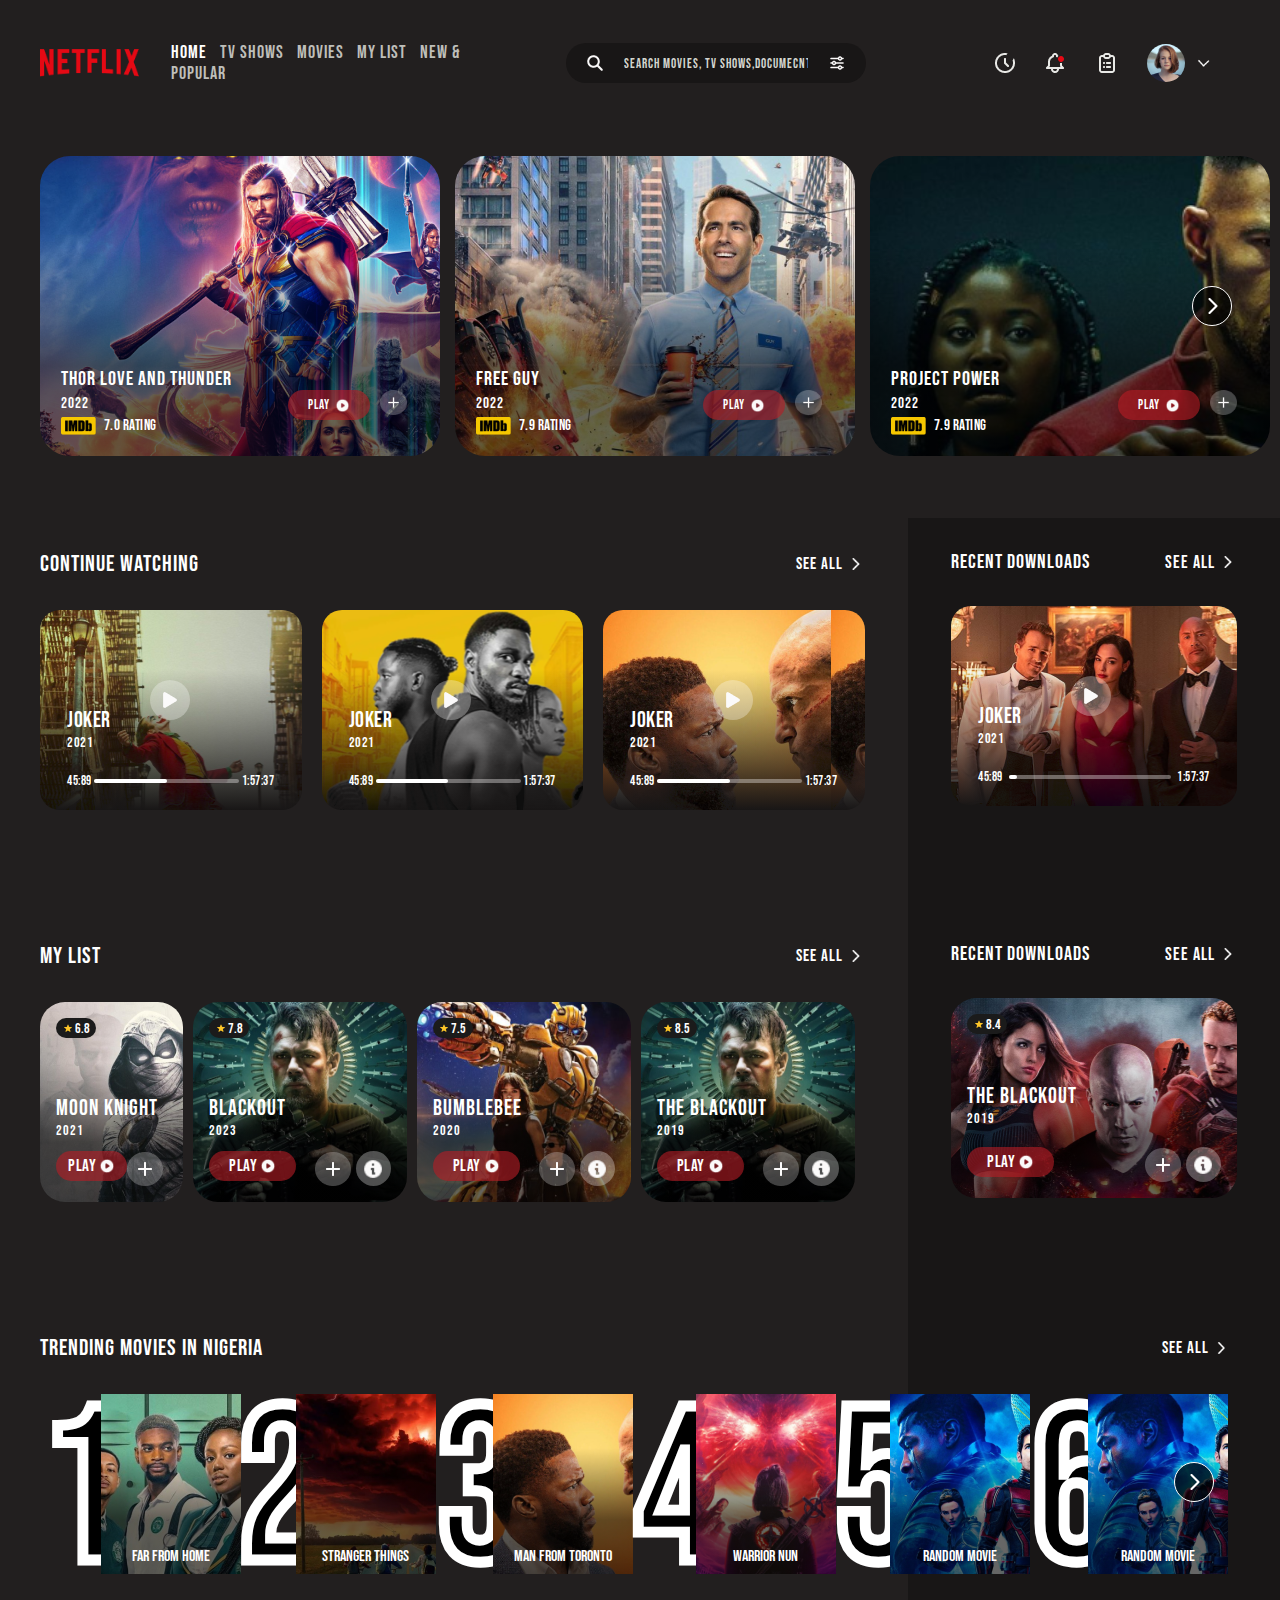
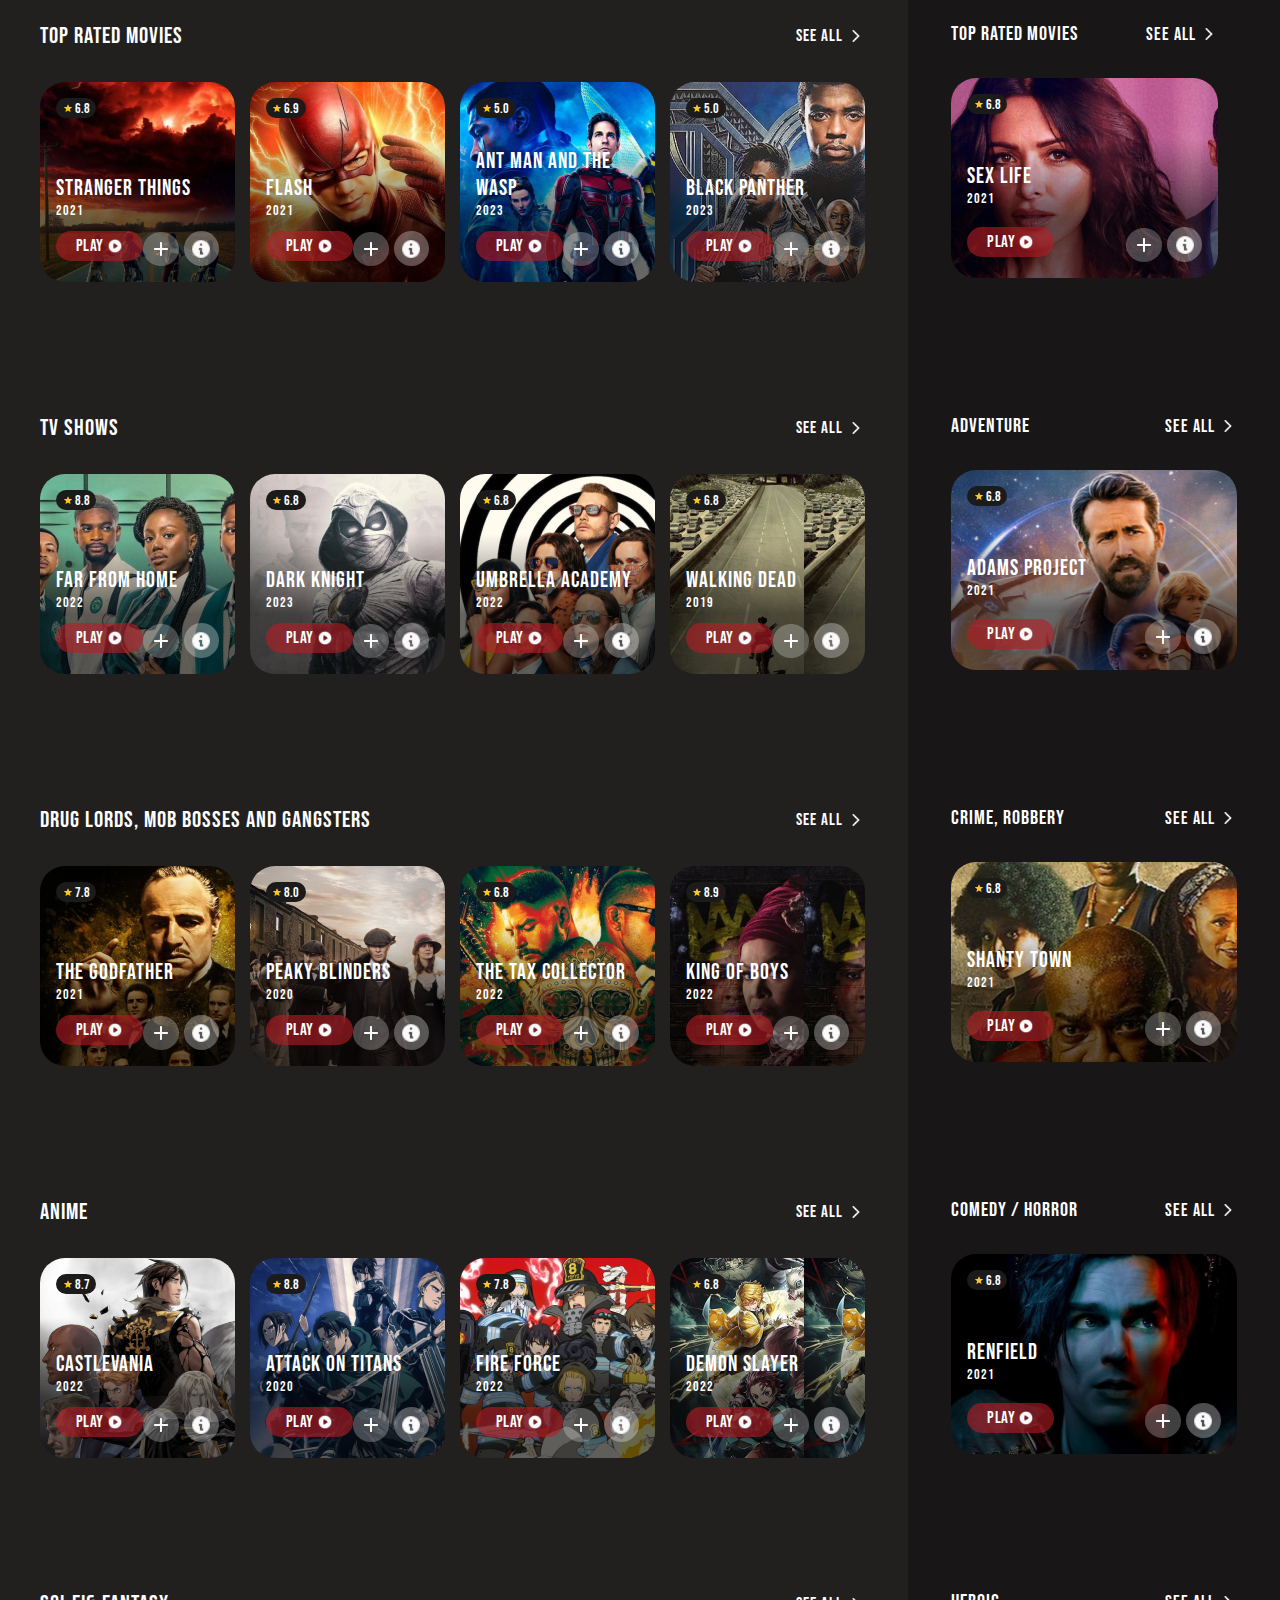
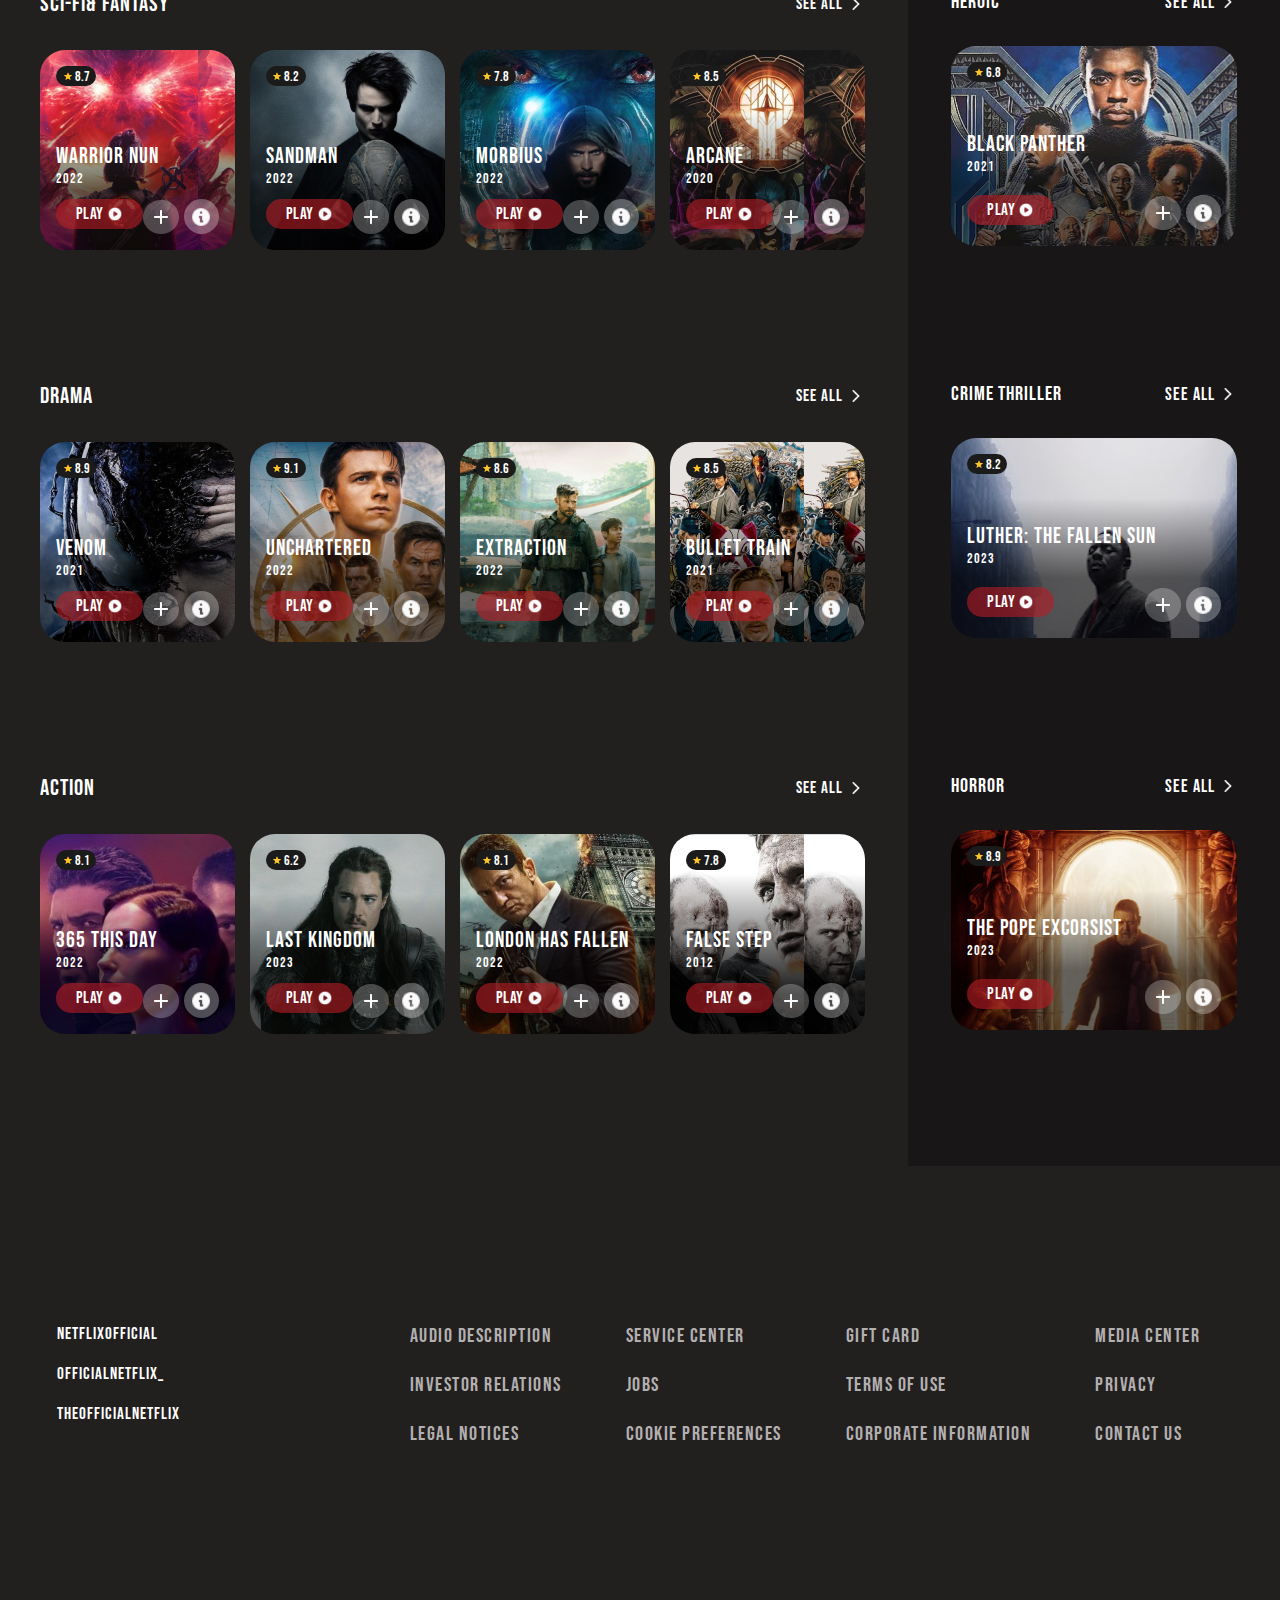
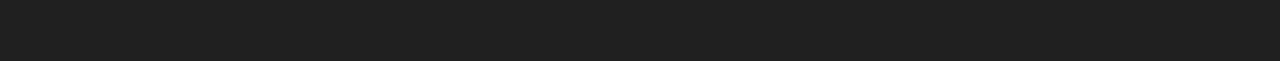
==== commit 3666dc70: "Merge pull request #1 from Divine-Blessing/Divine" ====
--- a/index.html
+++ b/index.html
@@ -1,379 +1,1175 @@
-<!DOCTYPE html>
-<html lang="en">
-<head>
-    <meta charset="UTF-8">
-    <meta http-equiv="X-UA-Compatible" content="IE=edge">
-    <meta name="viewport" content="width=device-width, initial-scale=1.0">
-    <title>Netflix</title>
-    <link rel="stylesheet" href="index.css">
-    <link rel="stylesheet" href="https://cdnjs.cloudflare.com/ajax/libs/font-awesome/6.4.0/css/all.min.css" integrity="sha512-iecdLmaskl7CVkqkXNQ/ZH/XLlvWZOJyj7Yy7tcenmpD1ypASozpmT/E0iPtmFIB46ZmdtAc9eNBvH0H/ZpiBw==" crossorigin="anonymous" referrerpolicy="no-referrer" />
-    <style>
-        @import url('https://fonts.googleapis.com/css2?family=Bebas+Neue&family=Poppins:wght@500;700&display=swap');
-      </style>
-</head>
-<body id="">
-    
-    <div class="main-container">
-        <!--------first segment------------>
-        <div class="flex-item">
-            <div class="img-netflix"><img src="./images/Vector.png" alt="" id=""></div>
-        <!--------menu------------------>  
-            <div class="first-list">
-                <h4 id="first-list">MENU</h4>
-                <a href=""><div class="icon-word">
-                    <img src="./images/Vector 2.svg" alt="">
-                    <span class="text">Home</span>
-                </div></a>
-
-                <a href=""><div class="icon-word2">
-                    <img src="./images/Vector.svg" alt="">
-                    <span class="text">Community</span>
-                </div></a>
-
-                <a href=""><div class="icon-word2">
-                    <i class="fa-solid fa-circle-plus"></i>
-                    <span class="text">Discover</span>
-                </div></a>
-
-                <a href=""><div class="icon-word2">
-                    <i class="fa-solid fa-camera"></i>
-                    <span class="text">Awards</span>
-                </div></a>
-
-                <a href=""><div class="icon-word2">
-                    <i class='fas fa-user-alt' style="color: #535351;"></i>
-                    <span class="text">Celebs</span>
-                </div></a>
-            </div>
-            
-            <!----------menu ends-->
-             
-            <!---------library starts-->
-            <div class="first-list">
-                <h4 id="first-list">LIBRARY</h4>
-                <a href=""><div class="icon-word2">
-                    <i class="fa-solid fa-clock"></i>
-                    <span class="text">Recent</span>
-                </div></a>
-
-                <a href=""><div class="icon-word2">
-                    <i class="fa-solid fa-star"></i>
-                    <span class="text">Top<span id="top-span">Rated</span></span>
-                </div></a>
-
-                <a href=""><div class="icon-word2">
-                    <i class='fas fa-folder'></i>
-                    <span class="text">Downloaded</span>
-                </div></a>
-
-            </div>
-            <!---------library ends-->
-            
-            <!---------category starts-->
-
-            <div class="first-list">
-                <h4 id="first-list">CATEGORY</h4>
-                <a href=""><div class="icon-word2">
-                    <i class='fas fa-th-list'></i>
-                    <span class="text">TV<span id="top-span">Show</span></span>
-                </div></a>
-
-                <a href=""><div class="icon-word2">
-                    <i class='fa fa-images' ></i>
-                    <span class="text">Movie</span>
-                </div></a>
-
-                <a href=""><div class="icon-word2">
-                    <i class='fas fa-atom'></i>
-                    <span class="text">Anime</span>
-                </div></a>
-
-            </div>
-            <!---------category ends-->
-
-            <div class="first-list">
-                <h4 id="first-list">GENERAL</h4>
-                
-
-                <a href=""><div class="icon-word2">
-                    <i class="fa-solid fa-gear"></i>
-                    <span class="text">Settings</span>
-                </div>
-                </a>
-
-                <a href=""><div class="icon-word2">
-                    <i class="fa-solid fa-right-from-bracket"></i>
-                    <span class="text">Log<span id="top-span">Out</span></span>
-                </div></a>
-
-               
-
-            </div>
-        </div>
-        <!--------first segment ends------------>
-
-       
-        <!--------second  segment starts------------>
-
-
-        <div class="flex-item2">
-
-            <div class="second-list">
-              <div class="arc"><a href="" >Movie</a></div>
-              <div class="tv-arc"><a href="" >TV Show</a></div>
-              <div class="arc"><a href="" >Anime</a></div>
-            </div>
-
-            <div class="thor">
-                <div class="thor-text">THOR LOVE AND THUNDER</div>
-                <div class="button-div">
-                    <button class="my-button">Watch Now</button>
-                    <a href=""><img src="./images/add btn.svg" alt=""></a>
-                </div>
-            </div>
-            
-
-
-            <div>
-                <div class="movie-bar">
-                    <div class="bar-text">NOW PLAYING</div>
-                    <div >
-                        <span class="bar-nav"><i class='fas fa-angle-left'></i></span>
-                        <span><i class='fas fa-angle-right'></i></span>
-                    </div>
-                </div>
-
-                <div class="card-body">
-
-                    <div class="movie-card1">
-                        
-                        <span id="card-icon"> <a href=""><img src="./images/add btn.svg" alt=""></a></span>
-                        
-                        <button class="card-button">Watch Now</button>
-                       
-                    </div>
-                    <div class="movie-card2">
-                        <span id="card-icon"> <a href=""><img src="./images/add btn.svg" alt=""></a></span>
-                        
-                        <button class="card-button">Watch Now</button>
-                    </div>
-                    <div class="movie-card3">
-                        <span id="card-icon"> <a href=""><img src="./images/add btn.svg" alt=""></a></span>
-                        
-                        <button class="card-button">Watch Now</button>
-                    </div>
-                    <div class="movie-card4">
-                        <span id="card-icon"> <a href=""><img src="./images/add btn.svg" alt=""></a></span>
-                        
-                        <button class="card-button">Watch Now</button>
-                    </div>
-
-                </div>
-
-
-            </div>
-
-
-            <div>
-                <div class="movie-bar">
-                    <div class="bar-text">Top Rated Movies</div>
-                    <div >
-                        <span class="bar-nav"><i class='fas fa-angle-left'></i></span>
-                        <span><i class='fas fa-angle-right'></i></span>
-                    </div>
-                </div>
-
-                <div class="card-body">
-
-                    <div class="movie-card11">
-                        
-                        <span id="card-icon"> <a href=""><img src="./images/add btn.svg" alt=""></a></span>
-                        
-                        <button class="card-button">Watch Now</button>
-                       
-                    </div>
-                    <div class="movie-card22">
-                        <span id="card-icon"> <a href=""><img src="./images/add btn.svg" alt=""></a></span>
-                        
-                        <button class="card-button">Watch Now</button>
-                    </div>
-                    <div class="movie-card33">
-                        <span id="card-icon"> <a href=""><img src="./images/add btn.svg" alt=""></a></span>
-                        
-                        <button class="card-button">Watch Now</button>
-                    </div>
-                    <div class="movie-card44">
-                        <span id="card-icon"> <a href=""><img src="./images/add btn.svg" alt=""></a></span>
-                        
-                        <button class="card-button">Watch Now</button>
-                    </div>
-
-                </div>
-
-
-            </div>
-
-
-
-        </div>
-        <!--------second  segment ends------------>
-
-        <!--------third  segment starts------------>
-
-        <div class="flex-item">
-          <div class="search-bar">
-            <span class="search-icon">
-                <i class="fa fa-search" style=" font-size: 20px;"></i> 
-            </span>
-        	<input type="text" class="search-input" placeholder="Search...">
-              
-          </div>
-
-          <div class="small-card-text">
-            <h4>Popular Movies</h4>
-          </div>
-
-
-          <div class="movie-card-list">
-            <!------card one-->  
-            <div class="small-card-main">
-
-                <div ><img src="./images/Black_Panther.jpg" alt="" id="card-img"></div>
-    
-                <div class="small-card-item2">
-                    <div  class="small-card-pg">
-                        <div>Black Panther</div> 
-                        <div class="">PG 13</div>
-                    </div>
-                    
-                    <div class="small-card-star">
-                        <i class="fa-solid fa-star" style="color: #f57e0d;"></i>
-                        <i class="fa-solid fa-star" style="color: #f57e0d;"></i>
-                        <i class="fa-solid fa-star" style="color: #f57e0d;"></i>
-                        <i class="fa-solid fa-star" style="color: #b2b3ad;"></i>
-                        <i class="fa-solid fa-star" style="color: #b2b3ad;"></i>
-                    </div>
-    
-                </div>
-    
-            </div>
-            
-            <!------card two-->  
-            <div class="small-card-main">
-
-                <div ><img src="./images/fast x.jpg" alt="" id="card-img"></div>
-    
-                <div class="small-card-item2">
-                    <div  class="small-card-pg">
-                        <div>Fast X</div> 
-                        <div class="">PG 13</div>
-                    </div>
-                    
-                    <div class="small-card-star">
-                        <i class="fa-solid fa-star" style="color: #f57e0d;"></i>
-                        <i class="fa-solid fa-star" style="color: #f57e0d;"></i>
-                        <i class="fa-solid fa-star" style="color: #f57e0d;"></i>
-                        <i class="fa-solid fa-star" style="color: #f57e0d;"></i>
-                        <i class="fa-solid fa-star" style="color: #b2b3ad;"></i>
-                    </div>
-    
-                </div>
-    
-            </div>
-            <!------card two--> 
-            <button class="my-button-card">Watch Now</button>
-          </div>
-
-
-          <div class="small-card-text">
-            <h4>Watchlist</h4>
-          </div>
-
-
-          <div class="movie-card-list">
-            <!------card one-->  
-            <div class="small-card-main">
-
-                <div ><img src="./images/johnwick.jpg" alt="" id="card-img"></div>
-    
-                <div class="small-card-item2">
-                    <div  class="small-card-pg">
-                        <div>John Wick 4</div> 
-                        <div class="">PG 13</div>
-                    </div>
-                    
-                    <div class="small-card-star">
-                        <i class="fa-solid fa-star" style="color: #f57e0d;"></i>
-                        <i class="fa-solid fa-star" style="color: #f57e0d;"></i>
-                        <i class="fa-solid fa-star" style="color: #f57e0d;"></i>
-                        <i class="fa-solid fa-star" style="color: #b2b3ad;"></i>
-                        <i class="fa-solid fa-star" style="color: #b2b3ad;"></i>
-                    </div>
-    
-                </div>
-    
-            </div>
-            
-            <!------card two-->  
-            <div class="small-card-main">
-
-                <div ><img src="./images/ant-man_.jpg" alt="" id="card-img"></div>
-    
-                <div class="small-card-item2">
-                    <div  class="small-card-pg">
-                        <div>Ant Man</div> 
-                        <div class="">PG 13</div>
-                    </div>
-                    
-                    <div class="small-card-star">
-                        <i class="fa-solid fa-star" style="color: #f57e0d;"></i>
-                        <i class="fa-solid fa-star" style="color: #f57e0d;"></i>
-                        <i class="fa-solid fa-star" style="color: #b2b3ad;"></i>
-                        <i class="fa-solid fa-star" style="color: #b2b3ad;"></i>
-                        <i class="fa-solid fa-star" style="color: #b2b3ad;"></i>
-                    </div>
-    
-                </div>
-    
-            </div>
-            <!------card two-->
-            
-            <div class="small-card-main">
-
-                <div ><img src="./images/flash.jpg" alt="" id="card-img"></div>
-    
-                <div class="small-card-item2">
-                    <div  class="small-card-pg">
-                        <div>Flash</div> 
-                        <div class="">PG 13</div>
-                    </div>
-                    
-                    <div class="small-card-star">
-                        <i class="fa-solid fa-star" style="color: #f57e0d;"></i>
-                        <i class="fa-solid fa-star" style="color: #f57e0d;"></i>
-                        <i class="fa-solid fa-star" style="color: #f57e0d;"></i>
-                        <i class="fa-solid fa-star" style="color: #f57e0d;"></i>
-                        <i class="fa-solid fa-star" style="color: #f57e0d;"></i>
-                    </div>
-    
-                </div>
-    
-            </div>
-            <button class="my-button-card">Watch Now</button>
-          </div>
-
-          
-           
-          
-
-
-
-          
-
-        </div>
-
-        <!--------third segment ends------------>
-    </div>
-
-</body>
+<!DOCTYPE html>
+<html lang="en">
+<head>
+    <meta charset="UTF-8">
+    <meta http-equiv="X-UA-Compatible" content="IE=edge">
+    <meta name="viewport" content="width=device-width, initial-scale=1.0">
+    <link rel="stylesheet" href="./divine.css">
+    <title>Watch now</title>
+</head>
+<body>
+    <nav id="watch">
+        <img src="./images/netflix-3 4.png" alt="" class="logo">
+        <div class="links">
+            <a href="" class="active-link">Home</a>
+            <a href="">Tv shows</a>
+            <a href="">Movies</a>
+            <a href="">My list</a>
+            <a href="">New & popular</a>
+        </div>
+            <form action="" class="search-bar">
+                <button type="submit"><img src="./images/search.png" alt=""></button>
+                <input type="text" name="search" id="" placeholder="search movies, tv shows,documecntaries.....">
+                <button type="reset"><img src="./images/adjustments.png" alt="      "></button>
+            </form>
+        <div class="icons">
+            <img src="./images/Subtract.png" alt="">
+            <img src="./images/Group 2.png" alt="">
+            <img src="./images/clipboard-list.png" alt="">
+            <img src="./images/unsplash_rDEOVtE7vOs.png" alt="" class="photo">
+            <img src="./images/chevron-up.png" alt="" class="down-arrow">
+        </div>
+    </nav>
+    <section id="first-slide" class="slider-wrapper">
+        <div class="one">
+            <div class="left">
+                <h1 class="movie-title">Thor love and thunder</h1>
+                <h2 class="movie-year">2022</h2>
+                <span class="">
+                    <img src="./images/imdb-logo-2016-1 1.png" alt="">
+                    <h2 class="rating">7.0 rating</h2>
+                </span>
+            </div>
+            <div class="right">
+                <button type="submit">play <img src="./images/play.png" alt=""></button>
+                <img src="./images/add btn.png" alt="" class="play-img">
+            </div>
+        </div>
+        <div class="two">
+            <div class="left">
+                <h1 class="movie-title">Free guy</h1>
+                <h2 class="movie-year">2022</h2>
+                <span class="">
+                    <img src="./images/imdb-logo-2016-1 1.png" alt="">
+                    <h2 class="rating">7.9 rating</h2>
+                </span>
+            </div>
+            <div class="right">
+                <button type="submit">play <img src="./images/play.png" alt=""></button>
+                <img src="./images/add btn.png" alt="" class="play-img">
+            </div>
+        </div>
+        <div class="three">
+            <div class="left">
+                <h1 class="movie-title">Project power</h1>
+                <h2 class="movie-year">2022</h2>
+                <span class="">
+                    <img src="./images/imdb-logo-2016-1 1.png" alt="">
+                    <h2 class="rating">7.9 rating</h2>
+                </span>
+            </div>
+            <div class="right">
+                <button type="submit">play <img src="./images/play.png" alt=""></button>
+                <img src="./images/add btn.png" alt="" class="play-img">
+            </div>
+        </div>
+
+        <span class="abs-img-span">
+            <img src="./images/chevron-right.png" alt="" class="abs-slide">
+        </span>
+        <!-- <div class="four">
+            <div class="left">
+                <h1 class="movie-title">Project power</h1>
+                <h2 class="movie-year">2022</h2>
+                <span class="">
+                    <img src="./images/imdb-logo-2016-1 1.png" alt="">
+                    <h2 class="rating">7.9 rating</h2>
+                </span>
+            </div>
+            <div class="right">
+                <button type="submit">play <img src="./images/play.png" alt=""></button>
+                <img src="./images/add btn.png" alt="" class="play-img">
+            </div>
+        </div> -->
+<!-- testing -->
+        <!-- 
+        <div class="three">
+            <div class="left">
+                <h1 class="movie-title">Project power</h1>
+                <h2 class="movie-year">2022</h2>
+                <span class="">
+                    <img src="./images/imdb-logo-2016-1 1.png" alt="">
+                    <h2 class="rating">7.9 rating</h2>
+                </span>
+            </div>
+            <div class="right">
+                <button type="submit">play <img src="./images/play.png" alt=""></button>
+                <img src="./images/add btn.png" alt="" class="play-img">
+            </div>
+        </div> -->
+        <!-- <div class="slide-arrow-left arrows"><img src="./images/chevron-right.png" alt=""></div>
+        <div class="slide-arrow-right arrows"><img src="./images/chevron-right.png" alt=""></div> -->
+    </section>
+
+    <section id="second-full">
+        <div class="left">
+            <div class="row-one">
+                <div class="top">
+                    <h1 class="names-row">CONTINUE  WATCHING</h1>
+                    <h2 class="see">sEE ALL <img src="./images/chevron-right.png" alt=""></h2>
+                </div>
+                <div class="cont-watch">
+                    <div class="one">
+                        <span class="play-btn"><img src="./images/ion_play.png" alt="" class="play"></span>
+                        <h3 class="movie-title">joker</h3>
+                        <h3 class="movie-date">2021</h3>
+                        <span class="movie-length">45:89 
+                            <div class="line"><div class="line-in-line"></div></div>
+                            1:57:37
+                        </span>
+                    </div>
+                    <div class="two">
+                        <span class="play-btn"><img src="./images/ion_play.png" alt="" class="play"></span>
+                        <h3 class="movie-title">joker</h3>
+                        <h3 class="movie-date">2021</h3>
+                        <span class="movie-length">45:89 
+                            <div class="line"><div class="line-in-line"></div></div>
+                            1:57:37
+                        </span>
+                    </div>
+                    <div class="three">
+                        <span class="play-btn"><img src="./images/ion_play.png" alt="" class="play"></span>
+                        <h3 class="movie-title">joker</h3>
+                        <h3 class="movie-date">2021</h3>
+                        <span class="movie-length">45:89 
+                            <div class="line"><div class="line-in-line"></div></div>
+                            1:57:37
+                        </span>
+                    </div>
+                </div>
+            </div>
+            <!-- SECOND ROW -- LEFT SECTION-->
+            <div class="row-two">
+                <div class="top">
+                    <h1 class="names-row">My List</h1>
+                    <h2 class="see">sEE ALL <img src="./images/chevron-right.png" alt=""></h2>
+                </div>
+                <div class="bottom">
+                    <div class="one">
+                        <span class="rate">
+                            <img src="./images/star.png" alt="">
+                            6.8
+                        </span>
+                       <div class="down">
+                            <h2 class="movie-title">moon knight</h2>
+                            <h3 class="year">2021</h3>
+                            <div class="down-row">
+                                <button class="play">play <img src="./images/play.png" alt=""> </button>
+                                <span class="icon-row">
+                                    <img src="./images/add btn.png" alt="">
+                                    <span class="info-span">
+                                        <img src="./images/information-circle.png" alt="" class="info-img">
+                                    </span>
+                                </span>
+                            </div>
+                       </div>
+                    </div>
+                    <!-- TWO -->
+                    <div class="two">
+                        <span class="rate">
+                            <img src="./images/star.png" alt="">
+                            7.8
+                        </span>
+                       <div class="down">
+                            <h2 class="movie-title">blackout</h2>
+                            <h3 class="year">2023</h3>
+                            <div class="down-row">
+                                <button class="play">play <img src="./images/play.png" alt=""> </button>
+                                <span class="icon-row">
+                                    <img src="./images/add btn.png" alt="">
+                                    <span class="info-span">
+                                        <img src="./images/information-circle.png" alt="" class="info-img">
+                                    </span>
+                                </span>
+                            </div>
+                       </div>
+                    </div>
+                    <!-- THREE -->
+                    <div class="three">
+                        <span class="rate">
+                            <img src="./images/star.png" alt="">
+                            7.5
+                        </span>
+                        <div class="down">
+                                <h2 class="movie-title">bumblebee</h2>
+                                <h3 class="year">2020</h3>
+                                <div class="down-row">
+                                    <button class="play">play <img src="./images/play.png" alt=""> </button>
+                                    <span class="icon-row">
+                                        <img src="./images/add btn.png" alt="">
+                                        <span class="info-span">
+                                            <img src="./images/information-circle.png" alt="" class="info-img">
+                                        </span>
+                                    </span>
+                                </div>
+                        </div>
+                    </div>
+                    <!-- FOUR -->
+                    <div class="four">
+                        <span class="rate">
+                            <img src="./images/star.png" alt="">
+                            8.5
+                        </span>
+                        <div class="down">
+                            <h2 class="movie-title">The blackout</h2>
+                            <h3 class="year">2019</h3>
+                            <div class="down-row">
+                                <button class="play">play <img src="./images/play.png" alt=""> </button>
+                                <span class="icon-row">
+                                    <img src="./images/add btn.png" alt="">
+                                    <span class="info-span">
+                                        <img src="./images/information-circle.png" alt="" class="info-img">
+                                    </span>
+                                </span>
+                            </div>
+                        </div>
+                    </div>
+                </div>
+            </div>
+            <!-- THIRD ROW - LEFT SECTION -->
+            <div class="row-three">
+                <div class="top">
+                    <h1 class="names-row">trending movies in nigeria</h1>
+                    <h2 class="see">sEE ALL <img src="./images/chevron-right.png" alt=""></h2>
+                </div>
+                <div class="bottom">
+                    <div class="one">
+                        <h6 class="stroke">1</h6>
+                        <div class="img-div">
+                            <h4 class="title">far from home</h4>
+                        </div>
+                    </div>
+                    <div class="two">
+                        <h6 class="stroke">2</h6>
+                        <div class="img-div">
+                            <h4 class="title">stranger things</h4>
+                        </div>
+                    </div>
+                    <div class="three">
+                        <h6 class="stroke">3</h6>
+                        <div class="img-div">
+                            <h4 class="title">Man from toronto</h4>
+                        </div>
+                    </div>
+                    <div class="four">
+                        <h6 class="stroke">4</h6>
+                        <div class="img-div">
+                            <h4 class="title">warrior nun</h4>
+                        </div>
+                    </div>
+                    <div class="five">
+                        <h6 class="stroke">5</h6>
+                        <div class="img-div">
+                            <h4 class="title">random movie</h4>
+                        </div>
+                    </div>
+                    <div class="six">
+                        <h6 class="stroke">6</h6>
+                        <div class="img-div">
+                            <h4 class="title">random movie</h4>
+                        </div>
+                    </div>
+                </div>
+                <span class="abs-img-span">
+                    <img src="./images/chevron-right.png" alt="" class="abs-slide">
+                </span>
+            </div>
+            <!-- FOURTH ROW -->
+            <div class="row-four">
+                <div class="top">
+                    <h1 class="names-row">top rated movies</h1>
+                    <h2 class="see">sEE ALL <img src="./images/chevron-right.png" alt=""></h2>
+                </div>
+                <div class="bottom">
+                    <div class="one">
+                        <span class="rate">
+                            <img src="./images/star.png" alt="">
+                            6.8
+                        </span>
+                       <div class="down">
+                            <h2 class="movie-title">stranger things</h2>
+                            <h3 class="year">2021</h3>
+                            <div class="down-row">
+                                <button class="play">play <img src="./images/play.png" alt=""> </button>
+                                <span class="icon-row">
+                                    <img src="./images/add btn.png" alt="">
+                                    <span class="info-span">
+                                        <img src="./images/information-circle.png" alt="" class="info-img">
+                                    </span>
+                                </span>
+                            </div>
+                        </div>
+                    </div>
+
+                    <div class="two">
+                        <span class="rate">
+                            <img src="./images/star.png" alt="">
+                            6.9
+                        </span>
+                        <div class="down">
+                            <h2 class="movie-title">flash</h2>
+                            <h3 class="year">2021</h3>
+                            <div class="down-row">
+                                <button class="play">play <img src="./images/play.png" alt=""> </button>
+                                <span class="icon-row">
+                                    <img src="./images/add btn.png" alt="">
+                                    <span class="info-span">
+                                        <img src="./images/information-circle.png" alt="" class="info-img">
+                                    </span>
+                                </span>
+                            </div>
+                        </div>
+                    </div>
+
+                    <div class="three">
+                        <span class="rate">
+                            <img src="./images/star.png" alt="">
+                            5.0
+                        </span>
+                        <div class="down">
+                            <h2 class="movie-title">ant man and the wasp</h2>
+                            <h3 class="year">2023</h3>
+                            <div class="down-row">
+                                <button class="play">play <img src="./images/play.png" alt=""> </button>
+                                <span class="icon-row">
+                                    <img src="./images/add btn.png" alt="">
+                                    <span class="info-span">
+                                        <img src="./images/information-circle.png" alt="" class="info-img">
+                                    </span>
+                                </span>
+                            </div>
+                        </div>
+                    </div>
+
+                    <div class="four">
+                        <span class="rate">
+                            <img src="./images/star.png" alt="">
+                            5.0
+                        </span>
+                        <div class="down">
+                            <h2 class="movie-title">black panther</h2>
+                            <h3 class="year">2023</h3>
+                            <div class="down-row">
+                                <button class="play">play <img src="./images/play.png" alt=""> </button>
+                                <span class="icon-row">
+                                    <img src="./images/add btn.png" alt="">
+                                    <span class="info-span">
+                                        <img src="./images/information-circle.png" alt="" class="info-img">
+                                    </span>
+                                </span>
+                            </div>
+                        </div>
+                    </div>
+
+                </div>
+            </div>
+            <!-- FIFTH ROW -->
+            <div class="row-five">
+                <div class="top">
+                    <h1 class="names-row">tv shows</h1>
+                    <h2 class="see">sEE ALL <img src="./images/chevron-right.png" alt=""></h2>
+                </div>
+                <div class="bottom">
+                    <div class="one">
+                        <span class="rate">
+                            <img src="./images/star.png" alt="">
+                            8.8
+                        </span>
+                       <div class="down">
+                            <h2 class="movie-title">far from home</h2>
+                            <h3 class="year">2022</h3>
+                            <div class="down-row">
+                                <button class="play">play <img src="./images/play.png" alt=""> </button>
+                                <span class="icon-row">
+                                    <img src="./images/add btn.png" alt="">
+                                    <span class="info-span">
+                                        <img src="./images/information-circle.png" alt="" class="info-img">
+                                    </span>
+                                </span>
+                            </div>
+                        </div>
+                    </div>
+
+                    <div class="two">
+                        <span class="rate">
+                            <img src="./images/star.png" alt="">
+                            6.8
+                        </span>
+                       <div class="down">
+                            <h2 class="movie-title">dark knight</h2>
+                            <h3 class="year">2023</h3>
+                            <div class="down-row">
+                                <button class="play">play <img src="./images/play.png" alt=""> </button>
+                                <span class="icon-row">
+                                    <img src="./images/add btn.png" alt="">
+                                    <span class="info-span">
+                                        <img src="./images/information-circle.png" alt="" class="info-img">
+                                    </span>
+                                </span>
+                            </div>
+                        </div>
+                    </div>
+
+                    <div class="three">
+                        <span class="rate">
+                            <img src="./images/star.png" alt="">
+                            6.8
+                        </span>
+                       <div class="down">
+                            <h2 class="movie-title">umbrella academy</h2>
+                            <h3 class="year">2022</h3>
+                            <div class="down-row">
+                                <button class="play">play <img src="./images/play.png" alt=""> </button>
+                                <span class="icon-row">
+                                    <img src="./images/add btn.png" alt="">
+                                    <span class="info-span">
+                                        <img src="./images/information-circle.png" alt="" class="info-img">
+                                    </span>
+                                </span>
+                            </div>
+                        </div>
+                    </div>
+
+                    <div class="four">
+                        <span class="rate">
+                            <img src="./images/star.png" alt="">
+                            6.8
+                        </span>
+                       <div class="down">
+                            <h2 class="movie-title">walking dead</h2>
+                            <h3 class="year">2019</h3>
+                            <div class="down-row">
+                                <button class="play">play <img src="./images/play.png" alt=""> </button>
+                                <span class="icon-row">
+                                    <img src="./images/add btn.png" alt="">
+                                    <span class="info-span">
+                                        <img src="./images/information-circle.png" alt="" class="info-img">
+                                    </span>
+                                </span>
+                            </div>
+                        </div>
+                    </div>
+                </div>
+            </div>
+            <!-- SIXTH ROW -->
+            <div class="row-six">
+                <div class="top">
+                    <h1 class="names-row">drug lords, mob bosses and gangsters</h1>
+                    <h2 class="see">sEE ALL <img src="./images/chevron-right.png" alt=""></h2>
+                </div>
+                <div class="bottom">
+                    <div class="one">
+                        <span class="rate">
+                            <img src="./images/star.png" alt="">
+                            7.8
+                        </span>
+                       <div class="down">
+                            <h2 class="movie-title">the godfather</h2>
+                            <h3 class="year">2021</h3>
+                            <div class="down-row">
+                                <button class="play">play <img src="./images/play.png" alt=""> </button>
+                                <span class="icon-row">
+                                    <img src="./images/add btn.png" alt="">
+                                    <span class="info-span">
+                                        <img src="./images/information-circle.png" alt="" class="info-img">
+                                    </span>
+                                </span>
+                            </div>
+                        </div>
+                    </div>
+
+                    <div class="two">
+                        <span class="rate">
+                            <img src="./images/star.png" alt="">
+                            8.0
+                        </span>
+                       <div class="down">
+                            <h2 class="movie-title">peaky blinders</h2>
+                            <h3 class="year">2020</h3>
+                            <div class="down-row">
+                                <button class="play">play <img src="./images/play.png" alt=""> </button>
+                                <span class="icon-row">
+                                    <img src="./images/add btn.png" alt="">
+                                    <span class="info-span">
+                                        <img src="./images/information-circle.png" alt="" class="info-img">
+                                    </span>
+                                </span>
+                            </div>
+                        </div>
+                    </div>
+
+                    <div class="three">
+                        <span class="rate">
+                            <img src="./images/star.png" alt="">
+                            6.8
+                        </span>
+                       <div class="down">
+                            <h2 class="movie-title">the tax collector</h2>
+                            <h3 class="year">2022</h3>
+                            <div class="down-row">
+                                <button class="play">play <img src="./images/play.png" alt=""> </button>
+                                <span class="icon-row">
+                                    <img src="./images/add btn.png" alt="">
+                                    <span class="info-span">
+                                        <img src="./images/information-circle.png" alt="" class="info-img">
+                                    </span>
+                                </span>
+                            </div>
+                        </div>
+                    </div>
+
+                    <div class="four">
+                        <span class="rate">
+                            <img src="./images/star.png" alt="">
+                            8.9
+                        </span>
+                       <div class="down">
+                            <h2 class="movie-title">king of boys</h2>
+                            <h3 class="year">2022</h3>
+                            <div class="down-row">
+                                <button class="play">play <img src="./images/play.png" alt=""> </button>
+                                <span class="icon-row">
+                                    <img src="./images/add btn.png" alt="">
+                                    <span class="info-span">
+                                        <img src="./images/information-circle.png" alt="" class="info-img">
+                                    </span>
+                                </span>
+                            </div>
+                        </div>
+                    </div>
+                </div>
+            </div>
+            <!-- SEVENTH ROW -->
+            <div class="row-seven">
+                <div class="top">
+                    <h1 class="names-row">anime</h1>
+                    <h2 class="see">sEE ALL <img src="./images/chevron-right.png" alt=""></h2>
+                </div>
+                <div class="bottom">
+                    <div class="one">
+                        <span class="rate">
+                            <img src="./images/star.png" alt="">
+                            8.7
+                        </span>
+                       <div class="down">
+                            <h2 class="movie-title">castlevania</h2>
+                            <h3 class="year">2022</h3>
+                            <div class="down-row">
+                                <button class="play">play <img src="./images/play.png" alt=""> </button>
+                                <span class="icon-row">
+                                    <img src="./images/add btn.png" alt="">
+                                    <span class="info-span">
+                                        <img src="./images/information-circle.png" alt="" class="info-img">
+                                    </span>
+                                </span>
+                            </div>
+                        </div>
+                    </div>
+
+                    <div class="two">
+                        <span class="rate">
+                            <img src="./images/star.png" alt="">
+                            8.8
+                        </span>
+                       <div class="down">
+                            <h2 class="movie-title">attack on titans</h2>
+                            <h3 class="year">2020</h3>
+                            <div class="down-row">
+                                <button class="play">play <img src="./images/play.png" alt=""> </button>
+                                <span class="icon-row">
+                                    <img src="./images/add btn.png" alt="">
+                                    <span class="info-span">
+                                        <img src="./images/information-circle.png" alt="" class="info-img">
+                                    </span>
+                                </span>
+                            </div>
+                        </div>
+                    </div>
+
+                    <div class="three">
+                        <span class="rate">
+                            <img src="./images/star.png" alt="">
+                            7.8
+                        </span>
+                       <div class="down">
+                            <h2 class="movie-title">fire force</h2>
+                            <h3 class="year">2022</h3>
+                            <div class="down-row">
+                                <button class="play">play <img src="./images/play.png" alt=""> </button>
+                                <span class="icon-row">
+                                    <img src="./images/add btn.png" alt="">
+                                    <span class="info-span">
+                                        <img src="./images/information-circle.png" alt="" class="info-img">
+                                    </span>
+                                </span>
+                            </div>
+                        </div>
+                    </div>
+
+                    <div class="four">
+                        <span class="rate">
+                            <img src="./images/star.png" alt="">
+                            6.8
+                        </span>
+                       <div class="down">
+                            <h2 class="movie-title">demon slayer</h2>
+                            <h3 class="year">2022</h3>
+                            <div class="down-row">
+                                <button class="play">play <img src="./images/play.png" alt=""> </button>
+                                <span class="icon-row">
+                                    <img src="./images/add btn.png" alt="">
+                                    <span class="info-span">
+                                        <img src="./images/information-circle.png" alt="" class="info-img">
+                                    </span>
+                                </span>
+                            </div>
+                        </div>
+                    </div>
+                </div>
+            </div>
+            <!-- EIGHT ROW -->
+            <div class="row-eight">
+                <div class="top">
+                    <h1 class="names-row">sci-fi& fantasy</h1>
+                    <h2 class="see">sEE ALL <img src="./images/chevron-right.png" alt=""></h2>
+                </div>
+                <div class="bottom">
+                    <div class="one">
+                        <span class="rate">
+                            <img src="./images/star.png" alt="">
+                            8.7
+                        </span>
+                       <div class="down">
+                            <h2 class="movie-title">warrior nun</h2>
+                            <h3 class="year">2022</h3>
+                            <div class="down-row">
+                                <button class="play">play <img src="./images/play.png" alt=""> </button>
+                                <span class="icon-row">
+                                    <img src="./images/add btn.png" alt="">
+                                    <span class="info-span">
+                                        <img src="./images/information-circle.png" alt="" class="info-img">
+                                    </span>
+                                </span>
+                            </div>
+                        </div>
+                    </div>
+
+                    <div class="two">
+                        <span class="rate">
+                            <img src="./images/star.png" alt="">
+                            8.2
+                        </span>
+                       <div class="down">
+                            <h2 class="movie-title">sandman</h2>
+                            <h3 class="year">2022</h3>
+                            <div class="down-row">
+                                <button class="play">play <img src="./images/play.png" alt=""> </button>
+                                <span class="icon-row">
+                                    <img src="./images/add btn.png" alt="">
+                                    <span class="info-span">
+                                        <img src="./images/information-circle.png" alt="" class="info-img">
+                                    </span>
+                                </span>
+                            </div>
+                        </div>
+                    </div>
+
+                    <div class="three">
+                        <span class="rate">
+                            <img src="./images/star.png" alt="">
+                            7.8
+                        </span>
+                       <div class="down">
+                            <h2 class="movie-title">morbius</h2>
+                            <h3 class="year">2022</h3>
+                            <div class="down-row">
+                                <button class="play">play <img src="./images/play.png" alt=""> </button>
+                                <span class="icon-row">
+                                    <img src="./images/add btn.png" alt="">
+                                    <span class="info-span">
+                                        <img src="./images/information-circle.png" alt="" class="info-img">
+                                    </span>
+                                </span>
+                            </div>
+                        </div>
+                    </div>
+
+                    <div class="four">
+                        <span class="rate">
+                            <img src="./images/star.png" alt="">
+                            8.5
+                        </span>
+                       <div class="down">
+                            <h2 class="movie-title">arcane</h2>
+                            <h3 class="year">2020</h3>
+                            <div class="down-row">
+                                <button class="play">play <img src="./images/play.png" alt=""> </button>
+                                <span class="icon-row">
+                                    <img src="./images/add btn.png" alt="">
+                                    <span class="info-span">
+                                        <img src="./images/information-circle.png" alt="" class="info-img">
+                                    </span>
+                                </span>
+                            </div>
+                        </div>
+                    </div>
+                </div>
+            </div>
+            <!-- NINTH ROW -->
+            <div class="row-nine">
+                <div class="top">
+                    <h1 class="names-row">drama</h1>
+                    <h2 class="see">sEE ALL <img src="./images/chevron-right.png" alt=""></h2>
+                </div>
+                <div class="bottom">
+                    <div class="one">
+                        <span class="rate">
+                            <img src="./images/star.png" alt="">
+                            8.9
+                        </span>
+                       <div class="down">
+                            <h2 class="movie-title">venom</h2>
+                            <h3 class="year">2021</h3>
+                            <div class="down-row">
+                                <button class="play">play <img src="./images/play.png" alt=""> </button>
+                                <span class="icon-row">
+                                    <img src="./images/add btn.png" alt="">
+                                    <span class="info-span">
+                                        <img src="./images/information-circle.png" alt="" class="info-img">
+                                    </span>
+                                </span>
+                            </div>
+                        </div>
+                    </div>
+
+                    <div class="two">
+                        <span class="rate">
+                            <img src="./images/star.png" alt="">
+                            9.1
+                        </span>
+                       <div class="down">
+                            <h2 class="movie-title">unchartered</h2>
+                            <h3 class="year">2022</h3>
+                            <div class="down-row">
+                                <button class="play">play <img src="./images/play.png" alt=""> </button>
+                                <span class="icon-row">
+                                    <img src="./images/add btn.png" alt="">
+                                    <span class="info-span">
+                                        <img src="./images/information-circle.png" alt="" class="info-img">
+                                    </span>
+                                </span>
+                            </div>
+                        </div>
+                    </div>
+
+                    <div class="three">
+                        <span class="rate">
+                            <img src="./images/star.png" alt="">
+                            8.6
+                        </span>
+                       <div class="down">
+                            <h2 class="movie-title">extraction</h2>
+                            <h3 class="year">2022</h3>
+                            <div class="down-row">
+                                <button class="play">play <img src="./images/play.png" alt=""> </button>
+                                <span class="icon-row">
+                                    <img src="./images/add btn.png" alt="">
+                                    <span class="info-span">
+                                        <img src="./images/information-circle.png" alt="" class="info-img">
+                                    </span>
+                                </span>
+                            </div>
+                        </div>
+                    </div>
+
+                    <div class="four">
+                        <span class="rate">
+                            <img src="./images/star.png" alt="">
+                            8.5
+                        </span>
+                       <div class="down">
+                            <h2 class="movie-title">bullet train</h2>
+                            <h3 class="year">2021</h3>
+                            <div class="down-row">
+                                <button class="play">play <img src="./images/play.png" alt=""> </button>
+                                <span class="icon-row">
+                                    <img src="./images/add btn.png" alt="">
+                                    <span class="info-span">
+                                        <img src="./images/information-circle.png" alt="" class="info-img">
+                                    </span>
+                                </span>
+                            </div>
+                        </div>
+                    </div>
+                </div>
+            </div>
+            <!-- TENTH ROW -->
+            <div class="row-ten">
+                <div class="top">
+                    <h1 class="names-row">action</h1>
+                    <h2 class="see">sEE ALL <img src="./images/chevron-right.png" alt=""></h2>
+                </div>
+                <div class="bottom">
+                    <div class="one">
+                        <span class="rate">
+                            <img src="./images/star.png" alt="">
+                            8.1
+                        </span>
+                       <div class="down">
+                            <h2 class="movie-title">365 this day</h2>
+                            <h3 class="year">2022</h3>
+                            <div class="down-row">
+                                <button class="play">play <img src="./images/play.png" alt=""> </button>
+                                <span class="icon-row">
+                                    <img src="./images/add btn.png" alt="">
+                                    <span class="info-span">
+                                        <img src="./images/information-circle.png" alt="" class="info-img">
+                                    </span>
+                                </span>
+                            </div>
+                        </div>
+                    </div>
+
+                    <div class="two">
+                        <span class="rate">
+                            <img src="./images/star.png" alt="">
+                            6.2
+                        </span>
+                       <div class="down">
+                            <h2 class="movie-title">last kingdom</h2>
+                            <h3 class="year">2023</h3>
+                            <div class="down-row">
+                                <button class="play">play <img src="./images/play.png" alt=""> </button>
+                                <span class="icon-row">
+                                    <img src="./images/add btn.png" alt="">
+                                    <span class="info-span">
+                                        <img src="./images/information-circle.png" alt="" class="info-img">
+                                    </span>
+                                </span>
+                            </div>
+                        </div>
+                    </div>
+
+                    <div class="three">
+                        <span class="rate">
+                            <img src="./images/star.png" alt="">
+                            8.1
+                        </span>
+                       <div class="down">
+                            <h2 class="movie-title">london has fallen</h2>
+                            <h3 class="year">2022</h3>
+                            <div class="down-row">
+                                <button class="play">play <img src="./images/play.png" alt=""> </button>
+                                <span class="icon-row">
+                                    <img src="./images/add btn.png" alt="">
+                                    <span class="info-span">
+                                        <img src="./images/information-circle.png" alt="" class="info-img">
+                                    </span>
+                                </span>
+                            </div>
+                        </div>
+                    </div>
+
+                    <div class="four">
+                        <span class="rate">
+                            <img src="./images/star.png" alt="">
+                            7.8
+                        </span>
+                       <div class="down">
+                            <h2 class="movie-title">false step</h2>
+                            <h3 class="year">2012</h3>
+                            <div class="down-row">
+                                <button class="play">play <img src="./images/play.png" alt=""> </button>
+                                <span class="icon-row">
+                                    <img src="./images/add btn.png" alt="">
+                                    <span class="info-span">
+                                        <img src="./images/information-circle.png" alt="" class="info-img">
+                                    </span>
+                                </span>
+                            </div>
+                        </div>
+                    </div>
+                </div>
+            </div>
+        </div>
+
+
+        <!-- THIS IS FOR THE RIGHT SECTION -->
+        <div class="right">
+            <div class="first-row">
+                <div class="top">
+                    <h1 class="names">recent downloads</h1>
+                    <h2 class="see">sEE ALL <img src="./images/chevron-right.png" alt=""></h2>
+                </div>
+                <div class="bottom">
+                    <span class="play-btn"><img src="./images/ion_play.png" alt="" class="play"></span>
+                    <h3 class="movie-title">joker</h3>
+                    <h3 class="movie-date">2021</h3>
+                    <span class="movie-length">45:89 
+                        <div class="line"><div class="line-in-line"></div></div>
+                        1:57:37
+                    </span>
+                </div>
+            </div>
+            <!-- SECOND ROW - RIGHT SECTION -->
+            <div class="second-row">
+                <div class="top">
+                    <h1 class="names">recent downloads</h1>
+                    <h2 class="see">sEE ALL <img src="./images/chevron-right.png" alt=""></h2>
+                </div>
+                <div class="bottom">
+                    <span class="rate">
+                        <img src="./images/star.png" alt="">
+                        8.4
+                    </span>
+                    <div class="down">
+                            <h2 class="movie-title">The blackout</h2>
+                            <h3 class="year">2019</h3>
+                            <div class="down-row">
+                                <button class="play">play <img src="./images/play.png" alt=""> </button>
+                                <span class="icon-row">
+                                    <img src="./images/add btn.png" alt="">
+                                    <span class="info-span">
+                                        <img src="./images/information-circle.png" alt="" class="info-img">
+                                    </span>
+                                </span>
+                            </div>
+                    </div>
+                </div>
+
+            </div>
+            <!-- THIRD ROW -- RIGHT SECTION -->
+            <div class="fourth-row">
+                <div class="top">
+                    <h1 class="names">top rated movies</h1>
+                    <h2 class="see">sEE ALL <img src="./images/chevron-right.png" alt=""></h2>
+                </div>
+                <div class="bottom">
+                    <span class="rate">
+                        <img src="./images/star.png" alt="">
+                        6.8
+                    </span>
+                    <div class="down">
+                        <h2 class="movie-title">sex life</h2>
+                        <h3 class="year">2021</h3>
+                        <div class="down-row">
+                            <button class="play">play <img src="./images/play.png" alt=""> </button>
+                            <span class="icon-row">
+                                <img src="./images/add btn.png" alt="">
+                                <span class="info-span">
+                                    <img src="./images/information-circle.png" alt="" class="info-img">
+                                </span>
+                            </span>
+                        </div>
+                    </div>
+                </div>
+            </div>
+            <!-- FIFTH ROW -- RIGHT SECTION -->
+            <div class="fifth-row">
+                <div class="top">
+                    <h1 class="names">adventure</h1>
+                    <h2 class="see">sEE ALL <img src="./images/chevron-right.png" alt=""></h2>
+                </div>
+                <div class="bottom">
+                    <span class="rate">
+                        <img src="./images/star.png" alt="">
+                        6.8
+                    </span>
+                    <div class="down">
+                        <h2 class="movie-title">adams project</h2>
+                        <h3 class="year">2021</h3>
+                        <div class="down-row">
+                            <button class="play">play <img src="./images/play.png" alt=""> </button>
+                            <span class="icon-row">
+                                <img src="./images/add btn.png" alt="">
+                                <span class="info-span">
+                                    <img src="./images/information-circle.png" alt="" class="info-img">
+                                </span>
+                            </span>
+                        </div>
+                    </div>
+                </div>
+            </div>
+
+            <!-- SIXTH ROW -- RIGHT SECTION -->
+            <div class="sixth-row">
+                <div class="top">
+                    <h1 class="names">crime, robbery</h1>
+                    <h2 class="see">sEE ALL <img src="./images/chevron-right.png" alt=""></h2>
+                </div>
+                <div class="bottom">
+                    <span class="rate">
+                        <img src="./images/star.png" alt="">
+                        6.8
+                    </span>
+                    <div class="down">
+                        <h2 class="movie-title">shanty town</h2>
+                        <h3 class="year">2021</h3>
+                        <div class="down-row">
+                            <button class="play">play <img src="./images/play.png" alt=""> </button>
+                            <span class="icon-row">
+                                <img src="./images/add btn.png" alt="">
+                                <span class="info-span">
+                                    <img src="./images/information-circle.png" alt="" class="info-img">
+                                </span>
+                            </span>
+                        </div>
+                    </div>
+                </div>
+            </div> 
+
+            <!-- SEVENTH ROW -- RIGHT SECTION -->
+            <div class="seventh-row">
+                <div class="top">
+                    <h1 class="names">comedy / horror</h1>
+                    <h2 class="see">sEE ALL <img src="./images/chevron-right.png" alt=""></h2>
+                </div>
+                <div class="bottom">
+                    <span class="rate">
+                        <img src="./images/star.png" alt="">
+                        6.8
+                    </span>
+                    <div class="down">
+                        <h2 class="movie-title">renfield</h2>
+                        <h3 class="year">2021</h3>
+                        <div class="down-row">
+                            <button class="play">play <img src="./images/play.png" alt=""> </button>
+                            <span class="icon-row">
+                                <img src="./images/add btn.png" alt="">
+                                <span class="info-span">
+                                    <img src="./images/information-circle.png" alt="" class="info-img">
+                                </span>
+                            </span>
+                        </div>
+                    </div>
+                </div>
+            </div>
+
+            <!-- EIGHT ROW -- RIGHT SECTION -->
+            <div class="eight-row">
+                <div class="top">
+                    <h1 class="names">heroic</h1>
+                    <h2 class="see">sEE ALL <img src="./images/chevron-right.png" alt=""></h2>
+                </div>
+                <div class="bottom">
+                    <span class="rate">
+                        <img src="./images/star.png" alt="">
+                        6.8
+                    </span>
+                    <div class="down">
+                        <h2 class="movie-title">black panther</h2>
+                        <h3 class="year">2021</h3>
+                        <div class="down-row">
+                            <button class="play">play <img src="./images/play.png" alt=""> </button>
+                            <span class="icon-row">
+                                <img src="./images/add btn.png" alt="">
+                                <span class="info-span">
+                                    <img src="./images/information-circle.png" alt="" class="info-img">
+                                </span>
+                            </span>
+                        </div>
+                    </div>
+                </div>
+            </div>
+
+             <!-- NINTH ROW -- RIGHT SECTION -->
+             <div class="ninth-row">
+                <div class="top">
+                    <h1 class="names">crime thriller</h1>
+                    <h2 class="see">sEE ALL <img src="./images/chevron-right.png" alt=""></h2>
+                </div>
+                <div class="bottom">
+                    <span class="rate">
+                        <img src="./images/star.png" alt="">
+                        8.2
+                    </span>
+                    <div class="down">
+                        <h2 class="movie-title">luther: the fallen sun</h2>
+                        <h3 class="year">2023</h3>
+                        <div class="down-row">
+                            <button class="play">play <img src="./images/play.png" alt=""> </button>
+                            <span class="icon-row">
+                                <img src="./images/add btn.png" alt="">
+                                <span class="info-span">
+                                    <img src="./images/information-circle.png" alt="" class="info-img">
+                                </span>
+                            </span>
+                        </div>
+                    </div>
+                </div>
+            </div>
+
+             <!-- TENTH ROW -- RIGHT SECTION -->
+            <div class="tenth-row">
+                <div class="top">
+                    <h1 class="names">horror</h1>
+                    <h2 class="see">sEE ALL <img src="./images/chevron-right.png" alt=""></h2>
+                </div>
+                <div class="bottom">
+                    <span class="rate">
+                        <img src="./images/star.png" alt="">
+                        8.9
+                    </span>
+                    <div class="down">
+                        <h2 class="movie-title">the pope excorsist</h2>
+                        <h3 class="year">2023</h3>
+                        <div class="down-row">
+                            <button class="play">play <img src="./images/play.png" alt=""> </button>
+                            <span class="icon-row">
+                                <img src="./images/add btn.png" alt="">
+                                <span class="info-span">
+                                    <img src="./images/information-circle.png" alt="" class="info-img">
+                                </span>
+                            </span>
+                        </div>
+                    </div>
+                </div>
+            </div>
+
+        </div>
+    </section>
+
+    <footer id="index-footer">
+        <div class="socials">
+            <span class="fb"><img src="" alt=""> netflixofficial</span>
+            <span class="ig"><img src="" alt=""> officialnetflix_</span>
+            <span class="twi"><img src="" alt=""> theofficialnetflix</span>
+        </div>
+        <div class="links">
+            <div class="col-one">
+                <a href="">audio description</a>
+                <a href="">investor relations</a>
+                <a href="" class="bot">legal notices</a>
+            </div>
+            <div class="col-two">
+                <a href="">service center</a>
+                <a href="">jobs</a>
+                <a href="" class="bot">cookie preferences</a>
+            </div>
+            <div class="col-three">
+                <a href="">gift card</a>
+                <a href="">terms of use</a>
+                <a href="" class="bot">corporate information</a>
+            </div>
+            <div class="col-four">
+                <a href="">media center</a>
+                <a href="">privacy</a>
+                <a href="" class="bot">contact us</a>
+            </div>
+        </div>
+    </footer>
+
+
+    <script src="./app.js"></script>
+</body>
 </html>--- a/divine.css
+++ b/divine.css
@@ -0,0 +1,1091 @@
+@import url('https://fonts.googleapis.com/css2?family=Bebas+Neue&family=Comfortaa:wght@400;500&family=Poppins:wght@200;300;400;500;600;700&display=swap');
+*, *::before, *::after{
+    margin: 0;
+    padding: 0;
+    box-sizing: border-box;
+    max-width: 100%;
+    font-family: 'Bebas Neue', sans-serif;
+    text-transform: uppercase;
+    /* font-family: 'Comfortaa', cursive;
+    font-family: 'Poppins', sans-serif; */
+}
+body{
+    background: #221F1F;
+}
+/* THE NAVBAR */
+#watch{
+    min-height: 14vh;
+    display: flex;
+    align-items: center;
+    padding: 0 40px;
+}
+#watch .logo{
+    height: 28px;
+    margin-right: 2rem;
+}
+#watch .links a{
+    font-family: 'Bebas Neue', sans-serif;
+    letter-spacing: 1px;
+    font-size: 18px;
+    font-weight: 300;
+    margin-right: 10px;
+    color: #BEBEB9;
+    text-transform: uppercase;
+    text-decoration: none;
+}
+#watch .links a:hover{
+    color: white;
+    transition: 150ms ease-in-out;
+}
+#watch .links .active-link{
+    color: white;
+}
+#watch .search-bar{
+    width: 100%;
+    max-width: 300px;
+    padding: 10px 20px;
+    margin: 0 4rem;
+    border-radius: 50px;
+    background-color: #181616;
+    display: flex;
+    align-items: center;
+}
+#watch .search-bar input{
+    background: transparent;
+    border: none;
+    outline: none;
+    flex: 1;
+    padding: 0 20px;
+    font-size: 17px;
+    font-family: 'Bebas Neue', sans-serif;
+    letter-spacing: 1px;
+    color: white;
+    /* caret-color: red; */
+}
+#watch .search-bar input::placeholder{
+    color: #D5D6D0;
+    font-size: 13px;
+}
+#watch .search-bar button{
+    background-color: transparent;
+    border: none;
+    outline: none;
+    display: flex;
+    justify-content: center;
+    align-items: center;
+    cursor: pointer;
+}
+#watch .search-bar button img{
+    aspect-ratio: 2/2;
+    object-fit: cover;
+    transform: scale(1);
+    transition: transform 250ms ease-in-out;
+}
+#watch .search-bar button img:hover{
+    transform: scale(0.8);
+}
+#watch .icons{
+    display: flex;
+    align-items: center;
+    justify-content: flex-end;
+    width: 28%;
+}
+#watch .icons img{
+    margin-right: 28px;
+    cursor: pointer;
+}
+#watch .icons img:nth-child(1),
+#watch .icons img:nth-child(2),
+#watch .icons img:nth-child(3),
+#watch .icons img:nth-child(5){
+    transform: scale(1);
+    transition: transform 150ms ease-in-out;
+}
+#watch .icons img:nth-child(1):hover,
+#watch .icons img:nth-child(2):hover,
+#watch .icons img:nth-child(3):hover,
+#watch .icons img:nth-child(5):hover{
+    transform: scale(0.8);
+}
+#watch .icons .photo{
+    margin-right: 10px;
+    border-radius: 50%;
+}
+#watch .icons .down-arrow{
+    height: 18px;
+}
+.abs-img-span{
+    position: absolute;
+    right: 3rem;
+    border: 1px solid white;
+    background-color: rgba(0, 0, 0, 0.7);
+    height: 40px;
+    width: 40px;
+    border-radius: 40px;
+    display: flex;
+    justify-content: center;
+    align-items: center;
+}
+/* THE FIRST SECTION---SLIDE SHOW */
+#first-slide{
+    min-height: 40vh;
+    display: flex;
+    align-items: center;
+    position: relative;
+    padding-left: 40px;
+    margin-bottom: 2rem;
+}
+#first-slide .one, #first-slide .two, #first-slide .three{
+    height: 300px;
+    width: 400px;
+    border-radius: 30px;
+    background-blend-mode: darken;
+    background-repeat: no-repeat;
+    background-position: center;
+    background-size: cover;
+    display: flex;
+    align-items: flex-end;
+    padding: 1.3rem;
+    color: white;
+}
+#first-slide .one{
+    background: linear-gradient(to bottom, transparent 30%, rgba(0, 0, 0, 0.6) 70%), url(./images/Thor-love-and-thunder.png); 
+    margin-right: 15px;
+}
+#first-slide .one .left,
+#first-slide .two .left,
+#first-slide .three .left{
+    width: 60%;
+} 
+#first-slide .one .movie-title,
+#first-slide .two .movie-title,
+#first-slide .three .movie-title{
+    text-transform: uppercase;
+    font-size: 20px;
+    letter-spacing: 1px;
+    font-weight: lighter;
+    font-family: 'Bebas Neue', sans-serif;
+}
+#first-slide .one .movie-year,
+#first-slide .two .movie-year,
+#first-slide .three .movie-year{
+    font-size: 15px;
+    margin: 3px 0;
+    letter-spacing: 1px;
+    font-weight: lighter;
+    font-family: 'Bebas Neue', sans-serif;
+}
+#first-slide span{
+    display: flex;
+    align-items: center;
+}
+#first-slide .one span img,
+#first-slide .two span img,
+#first-slide .three span img{
+    height: 18px;
+    margin-right: 8px;
+}
+#first-slide .one span .rating,
+#first-slide .two span .rating,
+#first-slide .three span .rating{
+    font-size: 15px;
+    font-weight: lighter;
+    letter-spacing: .5px;
+    font-family: 'Bebas Neue', sans-serif;
+}
+#first-slide .one .right,
+#first-slide .two .right,
+#first-slide .three .right{
+    width: 40%;
+    height: 45px;
+    display: flex;
+    justify-content: center;
+}
+#first-slide .right button{
+    background: rgba(184, 29, 36, 0.6);
+    border: none;
+    outline: none;
+    border-radius: 50px;
+    color: white;
+    font-family: 'Bebas Neue', sans-serif;
+    font-weight: lighter;
+    letter-spacing: 1px;
+    display: flex;
+    align-items: center;
+    height: 30px;
+    padding: 0px 20px;
+    margin-right: 10px;
+    cursor: pointer;
+}
+/* CONTINUE TODAY!!!!!!!!!!!!!!1 */
+#first-slide .two .right button:hover,
+#first-slide .one .right button:hover,
+#first-slide .three .right button:hover,
+#first-slide .four .right button:hover{
+    background-color: rgba(184, 29, 36, 0.8);
+}
+#first-slide .one .right button img,
+#first-slide .two .right button img,
+#first-slide .three .right button img{
+    margin-left: 5px;
+    height: 15px;
+}
+#first-slide .one .right .play-img,
+#first-slide .two .right .play-img,
+#first-slide .three .right .play-img{
+    height: 25px;
+    cursor: pointer;
+}
+#first-slide .two{
+    background: linear-gradient(to bottom, transparent 30%, rgba(0, 0, 0, 0.6) 70%), url(./images/Ryan\ Reynolds\ In\ Free\ Guy\ 2020\ 4K\ Ultra\ HD\ Mobile\ Wallpaper.png);
+    margin-right: 15px;
+}
+#first-slide .three{
+    background: linear-gradient(to bottom, transparent 30%, rgba(0, 0, 0, 0.6) 70%), url(./images/Project\ power\ \(2020\)\ -\ Henry\ Joost\,\ Ariel\ Schulman.png);
+    background-repeat: no-repeat;
+    background-size: cover;
+    background-position: center;
+}
+/* TRIAL AND ERROR */
+/* .slide-arrow-left{
+    transform: rotate(180deg);
+    left: 2.5rem;
+}
+.slide-arrow-right, .slide-arrow-left{
+    border-radius: 50%;
+    height: 40px;
+    width: 40px;
+    position: fixed;
+    right: 2.5rem;
+    z-index: 1;
+    cursor: pointer;
+    display: flex;
+    justify-content: center;
+    align-items: center;
+    background-color: rgba(0, 0, 0, 0.6);
+}
+.active{
+    background-color: rgba(255, 255, 255, 0.6);
+} */
+/* SECOND SECTION */
+#second-full{
+    min-height: 420vh;
+    display: flex;
+    color: white;
+    padding-left: 40px;
+    position: relative;
+}
+#second-full .left{
+    width: 70%;
+    min-height: 100%;
+}
+#second-full .left .row-one{
+    width: 95%;
+    /* overflow-x: scroll; */
+    margin-top: 2rem;
+    height: 40vh;
+}
+#second-full .left .top{
+    display: flex;
+    justify-content: space-between;
+    margin-bottom: 2rem;
+}
+#second-full .left .top h1{
+    font-weight: lighter;
+    font-size: 23px;
+    letter-spacing: 1px;
+    text-transform: uppercase;
+}
+#second-full .left .top h2{
+    font-weight: lighter;
+    letter-spacing: 1px;
+    font-size: 17px;
+    display: flex;
+    align-items: center;
+    text-transform: uppercase;
+}
+#second-full .left .top h2 img{
+    height: 18px;
+    margin-left: 3px;
+}
+#second-full .left .cont-watch{
+    height: 30vh;
+    display: flex;
+}
+#second-full .left .cont-watch .one,
+#second-full .left .cont-watch .two,
+#second-full .left .cont-watch .three{
+    background-repeat: no-repeat;
+    background-size: cover;
+    background-position: center;
+    background-blend-mode: darken;
+    height: 200px;
+    width: 320px;
+    border-radius: 20px;
+    position: relative;
+    display: flex;
+    flex-direction: column;
+    justify-content: flex-end;
+    padding: 1.3rem 1.7rem;
+}
+#second-full .left .cont-watch .one{
+    background: linear-gradient(to bottom, transparent 30%, #181616), url(./images/Joker\ -\ 2019\ 1.png);
+    margin-right: 20px;
+}
+#second-full .left .cont-watch .two{
+    background: linear-gradient(to bottom, transparent 30%, #181616), url(./images/Gangs\ of\ Lagos\ \(2023\)\ Blu-ray\ New\ Box\ Set\ All\ Region\ \ _\ eBay\ 1.png);
+    margin-right: 20px;
+}
+#second-full .left .cont-watch .three{
+    background: linear-gradient(to bottom, transparent 30%, #181616), url(./images/the\ man\ from\ toronto\ -\ Google\ Search\ 1.png);
+}
+#second-full .left .cont-watch .one .play-btn,
+#second-full .left .cont-watch .two .play-btn,
+#second-full .left .cont-watch .three .play-btn{
+    position: absolute;
+    top: 35%;
+    left: 42%;
+    height: 40px;
+    width: 40px;
+    border-radius: 50%;
+    display: flex;
+    justify-content: center;
+    align-items: center;
+    background-color: rgba(255, 255, 255, 0.3);
+}
+#second-full .left .cont-watch .one img,
+#second-full .left .cont-watch .two img,
+#second-full .left .cont-watch .three img{
+    height: 22px;
+}
+#second-full .left .cont-watch .one .movie-title,
+#second-full .left .cont-watch .two .movie-title,
+#second-full .left .cont-watch .three .movie-title{
+    font-weight: lighter;
+    letter-spacing: .5px;
+    font-size: 22px;
+}
+#second-full .left .cont-watch .one .movie-date,
+#second-full .left .cont-watch .two .movie-date,
+#second-full .left .cont-watch .three .movie-date{
+    font-weight: lighter;
+    letter-spacing: .5px;
+    font-size: 14px;
+    margin-bottom: 1.4rem;
+}
+#second-full .left .cont-watch .one .movie-length,
+#second-full .left .cont-watch .two .movie-length,
+#second-full .left .cont-watch .three .movie-length{
+    display: flex;
+    align-items: center;
+    justify-content: space-between;
+    font-weight: lighter;
+    letter-spacing: .5px;
+    font-size: 13px;
+}
+#second-full .left .cont-watch .one .movie-length .line,
+#second-full .left .cont-watch .two .movie-length .line,
+#second-full .left .cont-watch .three .movie-length .line{
+    height: 4px;
+    width: 70%;
+    border-radius: 50px;
+    background-color: #fbfafa5d;
+}
+#second-full .left .cont-watch .one .movie-length .line .line-in-line,
+#second-full .left .cont-watch .two .movie-length .line .line-in-line,
+#second-full .left .cont-watch .three .movie-length .line .line-in-line{
+    height: 4px;
+    width: 50%;
+    border-radius: 50px;
+    background-color: white;
+    z-index: 1;
+}
+/* THE RIGHT PART -- FIRST ROW */
+#second-full .right{
+    width: 30%;
+    min-height: 100%;
+    background-color: #181616;
+}
+#second-full .right .first-row{
+    height: 40vh;
+    width: 100%;
+    margin-top: 2rem;
+    padding: 0 2.7rem;
+}
+/* for all the tops in the right section */
+#second-full .right .top{
+    display: flex;
+    justify-content: space-between;
+    margin-bottom: 2rem;
+    width: 100%;
+    position: relative;
+    text-transform: uppercase;
+}
+#second-full .right .first-row .bottom{
+    background-repeat: no-repeat;
+    background-size: cover;
+    background-position: center;
+    background-blend-mode: darken;
+    height: 200px;
+    width: 100%;
+    border-radius: 20px;
+    position: relative;
+    display: flex;
+    flex-direction: column;
+    justify-content: flex-end;
+    padding: 1.3rem 1.7rem;
+}
+#second-full .right .first-row .bottom{
+    background: linear-gradient(to bottom, transparent 30%, #181616), url(./images/Red\ Notice\ \(2021\)\ 1.png);
+}
+#second-full .right .first-row .play-btn{
+    position: absolute;
+    top: 35%;
+    left: 42%;
+    height: 40px;
+    width: 40px;
+    border-radius: 50%;
+    display: flex;
+    justify-content: center;
+    align-items: center;
+    background-color: rgba(255, 255, 255, 0.3);
+}
+#second-full .right .first-row .play-btn img{
+    height: 22px;
+}
+#second-full .right .top h1{
+    font-weight: lighter;
+    font-size: 20px;
+    letter-spacing: 1px;
+}
+#second-full .right .top .see{
+    font-weight: lighter;
+    letter-spacing: 1px;
+    font-size: 18px;
+    display: flex;
+    align-items: center;
+}
+#second-full .right .top .see img{
+    height: 18px;
+    margin-left: 3px;
+}
+#second-full .right .first-row .bottom .movie-title{
+    font-weight: lighter;
+    letter-spacing: .5px;
+    font-size: 22px;
+}
+#second-full .right .first-row .bottom .movie-date{
+    font-weight: lighter;
+    letter-spacing: .5px;
+    font-size: 14px;
+    margin-bottom: 1.4rem;
+}
+#second-full .right .first-row .bottom .movie-length{
+    display: flex;
+    align-items: center;
+    justify-content: space-between;
+    font-weight: lighter;
+    letter-spacing: .5px;
+    font-size: 13px;
+}
+#second-full .right .first-row .bottom .movie-length .line{
+    height: 4px;
+    width: 70%;
+    border-radius: 50px;
+    background-color: #fbfafa5d;
+}
+#second-full .right .first-row .bottom .movie-length .line .line-in-line{
+    height: 4px;
+    width: 5%;
+    border-radius: 50px;
+    background-color: white;
+    z-index: 1;
+}
+
+/* SECOND ROW -- LEFT PART */
+#second-full .left .row-two{
+    margin: 2rem 0;
+    width: 95%;
+    height: 40vh;
+}
+#second-full .left .top{
+    margin-bottom: 2rem;
+}
+#second-full .left .row-two .bottom{    
+    display: flex;
+    height: 30vh;
+}
+#second-full .left .row-two .bottom .one,
+#second-full .left .row-two .bottom .two,
+#second-full .left .row-two .bottom .three,
+#second-full .left .row-two .bottom .four{
+    background-repeat: no-repeat;
+    background-size: cover;
+    background-position: center;
+    background-blend-mode: darken;
+    height: 200px;
+    width: 250px;
+    border-radius: 25px;
+    display: flex;
+    flex-direction: column;
+    justify-content: space-between;
+    padding: 1rem;
+}
+#second-full .left .row-two .bottom .one{
+    background: linear-gradient(to bottom, transparent 30%, rgba(0, 0, 0, 0.6) 70%), url(./images/Moon\ Knight\ \(2022\)\ -\ Moon\ Knight\ Official\ Poster\ \(xlg\).png);
+}
+#second-full .left .bottom .rate{
+    background-color: rgb(27, 27, 27);
+    width: 40px;
+    height: 20px;
+    border-radius: 30px;
+    display: flex;
+    justify-content: center;
+    align-items: center;
+    font-size: 14px;
+}
+#second-full .left .bottom .rate img{
+    height: 10px;
+    margin-right: 2px;
+}
+#second-full .left .bottom .down h2{
+    font-weight: lighter;
+    font-size: 22px;
+    letter-spacing: 1px;
+}
+#second-full .left .bottom .down h3{
+    font-weight: lighter;
+    font-size: 14px;
+    letter-spacing: 1px;
+}
+#second-full .left .bottom .down button.play{
+    border: none;
+    outline: none;
+    background-color: rgba(184, 29, 36, 0.6);
+    text-transform: uppercase;
+    color: white;
+    display: flex;
+    align-items: center;
+    justify-content: center;
+    height: 30px;
+    padding: 0px 20px;
+    border-radius: 40px;
+    font-size: 17px;
+    letter-spacing: .5px;
+    cursor: pointer;
+}
+
+#second-full .left .bottom .down button.play:hover{
+    background-color: rgba(184, 29, 36, 1);
+}
+#second-full .left .bottom .down button.play img{
+    height: 16px;
+    margin-left: 3px;
+}
+#second-full .left .bottom .down-row{
+    display: flex;
+    justify-content: space-between;
+    margin-top: 12px;
+}
+#second-full .left .bottom .down-row .icon-row{
+    display: flex;
+    align-items: center;
+}
+#second-full .left .icon-row .info-span{
+    margin-left: 5px;
+    height: 35px;
+    width: 35px;
+    border-radius: 35px;
+    background-color: rgba(255, 255, 255, 0.3);
+    display: flex;
+    justify-content: center;
+    align-items: center;
+}
+#second-full .left .icon-row .info-span .info-img{
+    height: 22px;
+}
+#second-full .left .row-two .bottom .two{
+    background: linear-gradient(to bottom, transparent 30%, rgba(0, 0, 0, 0.6) 70%), url(./images/Blackout\ \(2022\).png);
+    margin: 0 10px;
+}
+#second-full .left .row-two .bottom .three{
+    background: linear-gradient(to bottom, transparent 30%, rgba(0, 0, 0, 0.6) 70%), url(./images/Bumblebee.png);
+    margin: 0 10px 0 0;
+}
+#second-full .left .row-two .bottom .four{
+    background: linear-gradient(to bottom, transparent 30%, rgba(0, 0, 0, 0.6) 70%), url(./images/Blackout\ \(2022\).png);
+    margin: 0 10px 0 0;   
+}
+
+/* ROW-TWO -- RIGHT SECTION -- BOOKMARKED */
+#second-full .right .second-row,
+#second-full .right .fourth-row,
+#second-full .right .fifth-row,
+#second-full .right .sixth-row,
+#second-full .right .seventh-row,
+#second-full .right .eight-row,
+#second-full .right .ninth-row,
+#second-full .right .tenth-row{
+    height: 40vh;
+    width: 100%;
+    margin-top: 2rem;
+    padding: 0 2.7rem;
+}
+#second-full .left .row-two .bottom .two,
+#second-full .left .row-two .bottom .three,
+#second-full .left .row-two .bottom .four,
+#second-full .right .second-row .bottom,
+#second-full .right .fourth-row .bottom,
+#second-full .right .fifth-row .bottom,
+#second-full .right .sixth-row .bottom,
+#second-full .right .seventh-row .bottom,
+#second-full .right .eight-row .bottom,
+#second-full .right .ninth-row .bottom,
+#second-full .right .tenth-row .bottom{
+    background-repeat: no-repeat;
+    background-size: cover;
+    background-position: center;
+    background-blend-mode: darken;
+    height: 200px;
+    width: 100%;
+    border-radius: 25px;
+    display: flex;
+    flex-direction: column;
+    justify-content: space-between;
+    padding: 1rem;
+}
+#second-full .right .second-row .bottom{
+    background: linear-gradient(to bottom, transparent 30%, rgba(0, 0, 0, 0.6) 70%), url(./images/bloodshot\ 2020\ 8k\ iPhone\ X\ Wallpapers.png);
+}
+#second-full .right .bottom .rate{
+    background-color: rgb(27, 27, 27);
+    width: 40px;
+    height: 20px;
+    border-radius: 30px;
+    display: flex;
+    justify-content: center;
+    align-items: center;
+    font-size: 14px;
+}
+#second-full .right .bottom .rate img{
+    height: 10px;
+    margin-right: 2px;
+}
+#second-full .right .bottom .down h2{
+    font-weight: lighter;
+    font-size: 22px;
+    letter-spacing: 1px;
+}
+#second-full .right .bottom .down h3{
+    font-weight: lighter;
+    font-size: 14px;
+    letter-spacing: 1px;
+}
+#second-full .right .bottom .down .play{
+    border: none;
+    outline: none;
+    background-color: rgba(184, 29, 36, 0.6);
+    text-transform: uppercase;
+    color: white;
+    display: flex;
+    align-items: center;
+    justify-content: center;
+    height: 30px;
+    padding: 0px 20px;
+    border-radius: 40px;
+    font-size: 17px;
+    letter-spacing: .5px;
+    cursor: pointer;
+}
+#second-full .right .bottom .down .play:hover{
+    background-color: rgba(184, 29, 36, 1);
+}
+#second-full .right .bottom .play img{
+    height: 16px;
+    margin-left: 3px;
+}
+#second-full .right .bottom .down-row{
+    display: flex;
+    justify-content: space-between;
+    margin-top: 20px;
+}
+#second-full .right .bottom .down-row .icon-row{
+    display: flex;
+    align-items: center;
+}
+#second-full .right .icon-row .info-span{
+    margin-left: 5px;
+    height: 35px;
+    width: 35px;
+    border-radius: 35px;
+    background-color: rgba(255, 255, 255, 0.3);
+    display: flex;
+    justify-content: center;
+    align-items: center;
+}
+#second-full .right .icon-row .info-span .info-img{
+    height: 22px;
+}
+
+/* THIRD ROW -- LEFT SECTION */
+#second-full .left .row-three{
+    z-index: 1;
+    width: 93%;
+    margin-bottom: 2rem;
+    position: absolute;
+}
+#second-full .row-three .abs-img-span{
+    position: absolute;
+    right: 1rem;
+    top: 8rem;
+    border: 1px solid white;
+    background-color: rgba(0, 0, 0, 0.7);
+    height: 40px;
+    width: 40px;
+    border-radius: 40px;
+    display: flex;
+    justify-content: center;
+    align-items: center;
+}
+#second-full .left .row-three .bottom{
+    display: flex;
+    overflow-x: hidden;
+    overflow-y: hidden;
+    height: 35vh;
+}
+#second-full .left .row-three .bottom .one,
+#second-full .left .row-three .bottom .two,
+#second-full .left .row-three .bottom .three,
+#second-full .left .row-three .bottom .four,
+#second-full .left .row-three .bottom .five,
+#second-full .left .row-three .bottom .six{
+    display: flex;
+    align-items: center;
+    width: 220px;
+    height: 200px;
+    position: relative;
+    margin-right: 1rem;
+}
+#second-full .left .row-three .bottom h6.stroke{
+    font-size: 220px;
+    -webkit-text-stroke: 4px white;
+    -webkit-text-fill-color: black;
+}
+#second-full .left .row-three .bottom .one .img-div,
+#second-full .left .row-three .bottom .two .img-div,
+#second-full .left .row-three .bottom .three .img-div,
+#second-full .left .row-three .bottom .four .img-div,
+#second-full .left .row-three .bottom .five .img-div,
+#second-full .left .row-three .bottom .six .img-div{
+    position: absolute;
+    background-repeat: no-repeat;
+    background-size: contain;
+    background-position: center;
+    background-blend-mode: darken;
+    height: 180px;
+    width: 140px;
+    top: 0;
+    display: flex;
+    align-items: flex-end;
+    justify-content: center;
+    padding: .5rem;
+}
+#second-full .left .row-three .bottom .one .img-div{
+    background: linear-gradient(to bottom, transparent 30%, rgba(0, 0, 0, 0.6) 70%), url(./images/56ed118b-c1b8-42fa-affb-ea7af9376b00.png);
+    left: 3.8rem;
+}
+#second-full .left .row-three .bottom h4.title{
+    font-size: 16px;
+    font-weight: lighter;
+}
+#second-full .left .row-three .bottom .two .img-div{
+    background: linear-gradient(to bottom, transparent 30%, rgba(0, 0, 0, 0.6) 70%), url(./images/\'Stranger\ Things\ S1\ Boys\'\ Poster\ by\ Stranger\ Things\ Series\ \ _\ Displate.png);
+    left: 3.6rem;
+}
+#second-full .left .row-three .bottom .three .img-div{
+    background: linear-gradient(to bottom, transparent 30%, rgba(0, 0, 0, 0.6) 70%), url(./images/the\ man\ from\ toronto\ -\ Google\ Search\ 1.png);
+    background-size: cover;
+    left: 3.5rem;
+}
+#second-full .left .row-three .bottom .four .img-div{
+    background: linear-gradient(to bottom, transparent 30%, rgba(0, 0, 0, 0.6) 70%), url(./images/17e02ff2-c2a9-48df-afc8-bcdc931ba8ee.png);
+    background-size: cover;
+    left: 3.8rem;
+}
+#second-full .left .row-three .bottom .five .img-div{
+    background: linear-gradient(to bottom, transparent 30%, rgba(0, 0, 0, 0.6) 70%), url(./images/Ant-Man\ and\ the\ Wasp_\ Quantumania.png);
+    left: 3.5rem;   
+}
+#second-full .left .row-three .bottom .six .img-div{
+    background: linear-gradient(to bottom, transparent 30%, rgba(0, 0, 0, 0.6) 70%), url(./images/Ant-Man\ and\ the\ Wasp_\ Quantumania.png);
+    left: 3.5rem;   
+}
+/* FOURTH ROW - LEFT PART */
+#second-full .left .row-four{
+    width: 95%;
+    height: 40vh;
+    margin: 20rem 0 2rem 0;
+}
+#second-full .left .row-four .bottom,
+#second-full .left .row-five .bottom,
+#second-full .left .row-six .bottom,
+#second-full .left .row-seven .bottom,
+#second-full .left .row-eight .bottom,
+#second-full .left .row-nine .bottom,
+#second-full .left .row-ten .bottom{
+    display: flex;
+}
+#second-full .left .row-four .bottom .one,
+#second-full .left .row-four .bottom .two,
+#second-full .left .row-four .bottom .three,
+#second-full .left .row-four .bottom .four,
+/* ROW FIVE */
+#second-full .left .row-five .bottom .one,
+#second-full .left .row-five .bottom .two,
+#second-full .left .row-five .bottom .three,
+#second-full .left .row-five .bottom .four,
+/* ROW SIX */
+#second-full .left .row-six .bottom .one,
+#second-full .left .row-six .bottom .two,
+#second-full .left .row-six .bottom .three,
+#second-full .left .row-six .bottom .four,
+/* ROW SEVEN */
+#second-full .left .row-seven .bottom .one,
+#second-full .left .row-seven .bottom .two,
+#second-full .left .row-seven .bottom .three,
+#second-full .left .row-seven .bottom .four,
+/* ROW EIGHT */
+#second-full .left .row-eight .bottom .one,
+#second-full .left .row-eight .bottom .two,
+#second-full .left .row-eight .bottom .three,
+#second-full .left .row-eight .bottom .four,
+/* ROW NINE */
+#second-full .left .row-nine .bottom .one,
+#second-full .left .row-nine .bottom .two,
+#second-full .left .row-nine .bottom .three,
+#second-full .left .row-nine .bottom .four,
+/* ROW TEN */
+#second-full .left .row-ten .bottom .one,
+#second-full .left .row-ten .bottom .two,
+#second-full .left .row-ten .bottom .three,
+#second-full .left .row-ten .bottom .four
+{
+    background-repeat: no-repeat;
+    background-size: cover;
+    background-position: center;
+    background-blend-mode: darken;
+    height: 200px;
+    width: 250px;
+    border-radius: 25px;
+    display: flex;
+    flex-direction: column;
+    justify-content: space-between;
+    padding: 1rem;
+}
+#second-full .left .row-four .bottom .one{
+    background: linear-gradient(to bottom, transparent 30%, rgba(0, 0, 0, 0.6) 70%), url(./images/\'Stranger\ Things\ S1\ Boys\'\ Poster\ by\ Stranger\ Things\ Series\ \ _\ Displate.png) ;
+    margin-right: 15px;
+}
+#second-full .left .row-four .bottom .two{
+    background: linear-gradient(to bottom, transparent 30%, rgba(0, 0, 0, 0.6) 70%), url(./images/poster\ da\ 2\ temporada\ da\ série\ the\ flash\ \(1\)\ \(1\).png);
+    margin-right: 15px;
+}
+#second-full .left .row-four .bottom .three{
+    background: linear-gradient(to bottom, transparent 30%, rgba(0, 0, 0, 0.6) 70%), url(./images/Ant-Man\ and\ the\ Wasp_\ Quantumania.png);
+    margin-right: 15px;
+}
+#second-full .left .row-four .bottom .four{
+    background: linear-gradient(to bottom, transparent 30%, rgba(0, 0, 0, 0.6) 70%), url(./images/Black\ Panther.png);
+}
+/* RIGHT SECTION FOURTH ROW */
+#second-full .right .fourth-row{
+    width: 95%;
+    height: 40vh;
+    margin: 20rem 0 2rem 0;
+}
+#second-full .right .fourth-row .bottom{
+    background: linear-gradient(to bottom, transparent 30%, rgba(0, 0, 0, 0.6) 70%), url(./images/2d7ec579-2f91-40a2-aecb-c0fd498acd28.png);
+}
+
+/* ROW FIVE --- LEFT PART */
+#second-full .left .row-five{
+    margin: 2rem 0;
+    width: 95%;
+    height: 40vh;
+}
+#second-full .left .row-five .bottom .one{
+    background: linear-gradient(to bottom, transparent 30%, rgba(0, 0, 0, 0.6) 70%), url(./images/56ed118b-c1b8-42fa-affb-ea7af9376b00.png);
+    margin-right: 15px;
+}
+#second-full .left .row-five .bottom .two{
+    background: linear-gradient(to bottom, transparent 30%, rgba(0, 0, 0, 0.6) 70%), url(./images/Moon\ Knight\ \(2022\)\ -\ Moon\ Knight\ Official\ Poster\ \(xlg\).png);
+    margin-right: 15px;
+}
+#second-full .left .row-five .bottom .three{
+    background: linear-gradient(to bottom, transparent 30%, rgba(0, 0, 0, 0.6) 70%), url(./images/umbrella-academy.png);
+    margin-right: 15px;
+}
+#second-full .left .row-five .bottom .four{
+    background: linear-gradient(to bottom, transparent 30%, rgba(0, 0, 0, 0.6) 70%), url(./images/51fe5c8d-77a6-42a9-8829-a655115a0e86.png);
+}
+/* FIFTH TO TENTH ROW -- RIGHT PART */
+#second-full .right .fifth-row .bottom{
+    background: linear-gradient(to bottom, transparent 30%, rgba(0, 0, 0, 0.6) 70%), url(./images/The\ Adam\ Project.png);    
+}
+#second-full .right .sixth-row .bottom{
+    background: linear-gradient(to bottom, transparent 30%, rgba(0, 0, 0, 0.6) 70%), url(./images/shanty-town.png);
+}
+#second-full .right .seventh-row .bottom{
+    background: linear-gradient(to bottom, transparent 30%, rgba(0, 0, 0, 0.6) 70%), url(./images/Renfield\ \(2023\).png);  
+}
+#second-full .right .eight-row .bottom{
+    background: linear-gradient(to bottom, transparent 30%, rgba(0, 0, 0, 0.6) 70%), url(./images/Black\ Panther.png);    
+}
+#second-full .right .ninth-row .bottom{
+    background: linear-gradient(to bottom, transparent 30%, rgba(0, 0, 0, 0.6) 70%), url(./images/LUTHER_\ THE\ FALLEN\ SUN\ \(2023\)\ -\ Trailers\,\ Images\ and\ Posters.png);    
+}
+#second-full .right .tenth-row .bottom{
+    background: linear-gradient(to bottom, transparent 30%, rgba(0, 0, 0, 0.6) 70%), url(./images/The\ Pope’s\ Exorcist\ gets\ first\ trailer\ teasing\ more\ than\ an\ ordinary\ exorcism\ movie.png);    
+}
+/* ROW SIX -- LET PART */
+#second-full .left .row-six,
+#second-full .left .row-seven,
+#second-full .left .row-eight,
+#second-full .left .row-nine,
+#second-full .left .row-ten{
+    margin: 2rem 0;
+    width: 95%;
+    height: 40vh;
+}
+#second-full .left .row-six .bottom .one{
+    background: linear-gradient(to bottom, transparent 30%, rgba(0, 0, 0, 0.6) 70%), url(./images/Trailer\ For\ The\ 50th\ Anniversary\ Re-Release\ of\ Francis\ Ford\ Coppola\'s\ THE\ GODFATHER\ —\ GeekTyrant.png);
+    margin-right: 15px;
+}
+#second-full .left .row-six .bottom .two{
+    background: linear-gradient(to bottom, transparent 30%, rgba(0, 0, 0, 0.6) 70%), url(./images/PEAKY\ BLINDERS.png);
+    margin-right: 15px;
+}
+#second-full .left .row-six .bottom .three{
+    background: linear-gradient(to bottom, transparent 30%, rgba(0, 0, 0, 0.6) 70%), url(./images/The\ Tax\ Collector\ \(2020\).png);
+    margin-right: 15px;
+}
+#second-full .left .row-six .bottom .four{
+    background: linear-gradient(to bottom, transparent 30%, rgba(0, 0, 0, 0.6) 70%), url(./images/King\ Of\ Boys_\ The\ Return\ Of\ The\ King\ _\ Complete\ Season\ 1\ Download\ 720p\ HD\ -\ Plushng.png);
+    /* margin-right: 15px; */
+}
+/* ROW SEVEN -- LEFT PART */
+#second-full .left .row-seven .bottom .one{
+    background: linear-gradient(to bottom, transparent 30%, rgba(0, 0, 0, 0.6) 70%), url(./images/Castlevania\ season\ 4\ official\ poster\ revealed\ by\ Netflix!!.png);
+    margin-right: 15px;
+}
+#second-full .left .row-seven .bottom .two{
+    background: linear-gradient(to bottom, transparent 30%, rgba(0, 0, 0, 0.6) 70%), url(./images/Levi\ Ackermann\ \(Anime\)_Image\ Gallery.png);
+    margin-right: 15px;
+}
+#second-full .left .row-seven .bottom .three{
+    background: linear-gradient(to bottom, transparent 30%, rgba(0, 0, 0, 0.6) 70%), url(./images/Fire\ Force\ Lights\ up\ Its\ Second\ Cour\ Key\ Visual.png);
+    margin-right: 15px;
+}
+#second-full .left .row-seven .bottom .four{
+    background: linear-gradient(to bottom, transparent 30%, rgba(0, 0, 0, 0.6) 70%), url(./images/Amazon_com_\ Diamond\ Painting\ Kits\ for\ Adults\ DIY\ Anime\ Demon\ Slayer\ Diamond\ Art\ 5D\ Paint\ with\ Diamonds\ Full\ Drill\ Gem\ Art\ Cross\ Stitch\ Arts\ Embroidery\,\ Home\ Wall\ Decoration\ 12_\ X\ 16_.png);
+}
+/* ROW EIGHT -- LEFT PART */
+#second-full .left .row-eight .bottom .one{
+    background: linear-gradient(to bottom, transparent 30%, rgba(0, 0, 0, 0.6) 70%), url(./images/17e02ff2-c2a9-48df-afc8-bcdc931ba8ee.png);
+    margin-right: 15px;
+}
+#second-full .left .row-eight .bottom .two{
+    background: linear-gradient(to bottom, transparent 30%, rgba(0, 0, 0, 0.6) 70%), url(./images/sandman.png);
+    margin-right: 15px;
+}
+#second-full .left .row-eight .bottom .three{
+    background: linear-gradient(to bottom, transparent 30%, rgba(0, 0, 0, 0.6) 70%), url(./images/Morbius\ \(film\).png);
+    margin-right: 15px;
+}
+#second-full .left .row-eight .bottom .four{
+    background: linear-gradient(to bottom, transparent 30%, rgba(0, 0, 0, 0.6) 70%), url(./images/arcane\ secret\ cinema\ poster\,\ league\ of\ legends\ netflix.png);
+}
+/* ROW NINE -- LEFT PART */
+#second-full .left .row-nine .bottom .one{
+    background: linear-gradient(to bottom, transparent 30%, rgba(0, 0, 0, 0.6) 70%), url(./images/VENOM.png);
+    margin-right: 15px;
+}
+#second-full .left .row-nine .bottom .two{
+    background: linear-gradient(to bottom, transparent 30%, rgba(0, 0, 0, 0.6) 70%), url(./images/unchattered.png);
+    margin-right: 15px;
+}
+#second-full .left .row-nine .bottom .three{
+    background: linear-gradient(to bottom, transparent 30%, rgba(0, 0, 0, 0.6) 70%), url(./images/extraction.png);
+    margin-right: 15px;
+}
+#second-full .left .row-nine .bottom .four{
+    background: linear-gradient(to bottom, transparent 30%, rgba(0, 0, 0, 0.6) 70%), url(./images/bullet\ train.png);
+}
+/* ROW TEN -- LEFT PART */
+#second-full .left .row-ten .bottom .one{
+    background: linear-gradient(to bottom, transparent 30%, rgba(0, 0, 0, 0.6) 70%), url(./images/365-this-day.png);
+    margin-right: 15px;
+}
+#second-full .left .row-ten .bottom .two{
+    background: linear-gradient(to bottom, transparent 30%, rgba(0, 0, 0, 0.6) 70%), url(./images/THE\ LAST\ KINGDOM\ 1.png);
+    margin-right: 15px;
+}
+#second-full .left .row-ten .bottom .three{
+    background: linear-gradient(to bottom, transparent 30%, rgba(0, 0, 0, 0.6) 70%), url(./images/london-has-fallen.png);
+    margin-right: 15px;
+}
+#second-full .left .row-ten .bottom .four{
+    background: linear-gradient(to bottom, transparent 20%, rgba(0, 0, 0, 0.9) 80%), url(./images/fasle\ step.png);
+
+}
+/* FOOTER */
+footer{
+    min-height: 55vh;
+    display: flex;
+    justify-content: space-between;
+    align-items: center;
+    padding: 0 3rem;
+    color: white;
+    /* border-top: 5px solid #181616; */
+}
+footer .socials{
+    display: flex;
+    flex-direction: column;
+    height: 20vh;
+}
+footer .socials span{
+    margin-bottom: 20px;
+    font-size: 17px;
+    letter-spacing: 1px;
+    font-weight: lighter;
+}
+footer .socials span img{
+    margin-right: 5px;
+}
+footer .socials span.twi{
+    margin-bottom: 0px;
+}
+footer .links{
+    display: flex;
+    height: 20vh;
+}
+footer .links div{
+    display: flex;
+    flex-direction: column;
+    margin: 0 2rem;
+}
+footer .links a{
+    text-decoration: none;
+    color: rgb(179, 176, 176);
+    margin-bottom: 25px;
+    font-size: 20px;
+    letter-spacing: 1.5px;
+    font-weight: lighter;
+}
+footer .links a.bot{
+    margin-bottom: 0px;
+}
+footer .links a:hover{
+    color: white;
+    transition: all 250ms ease-in-out;
+}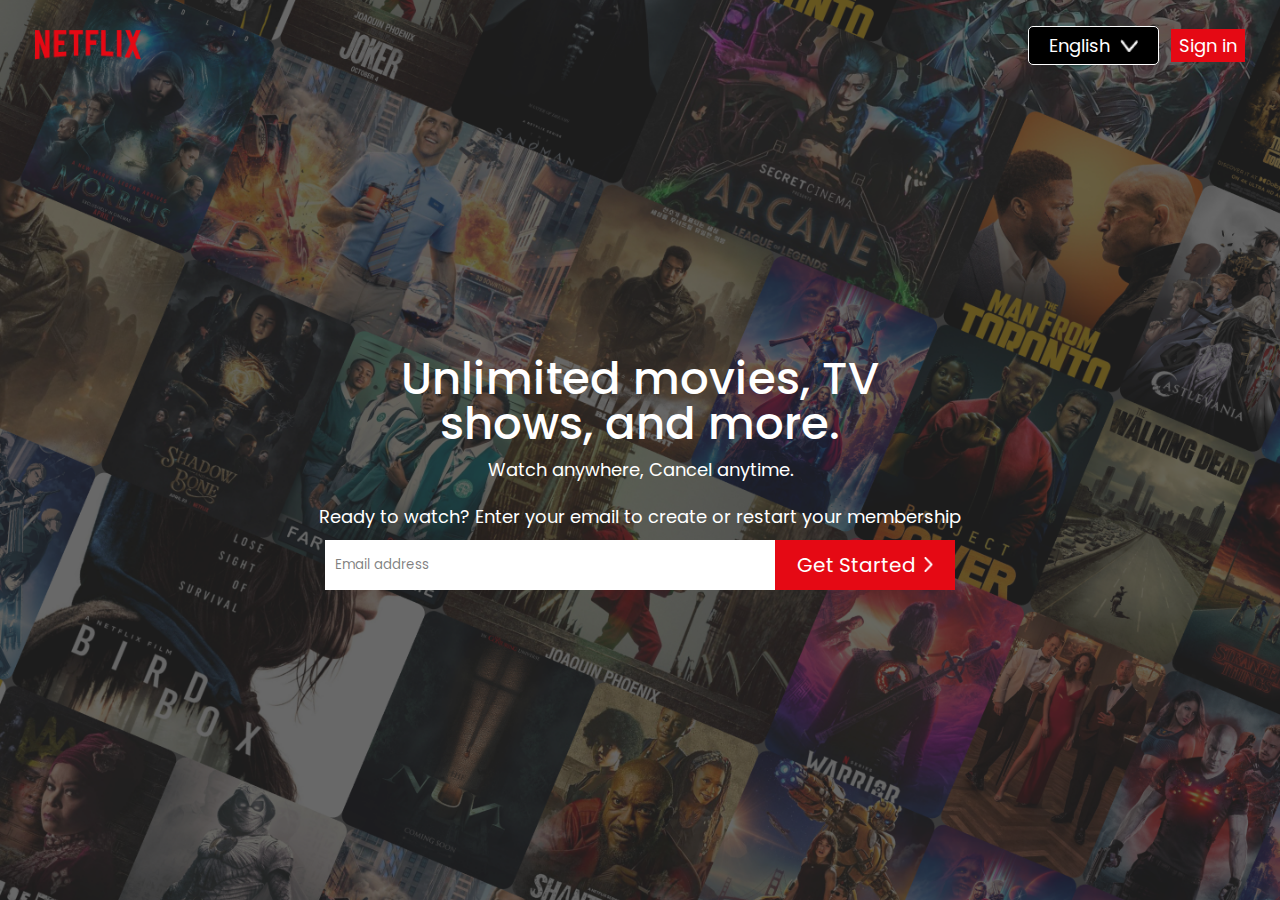
==== commit 70768261: "The linked project" ====
--- a/index.html
+++ b/index.html
@@ -4,1172 +4,27 @@
     <meta charset="UTF-8">
     <meta http-equiv="X-UA-Compatible" content="IE=edge">
     <meta name="viewport" content="width=device-width, initial-scale=1.0">
-    <link rel="stylesheet" href="./divine.css">
-    <title>Watch now</title>
+    <link rel="stylesheet" href="./CSS/golden.css">
+    <title>Document</title>
 </head>
 <body>
-    <nav id="watch">
-        <img src="./images/netflix-3 4.png" alt="" class="logo">
-        <div class="links">
-            <a href="" class="active-link">Home</a>
-            <a href="">Tv shows</a>
-            <a href="">Movies</a>
-            <a href="">My list</a>
-            <a href="">New & popular</a>
-        </div>
-            <form action="" class="search-bar">
-                <button type="submit"><img src="./images/search.png" alt=""></button>
-                <input type="text" name="search" id="" placeholder="search movies, tv shows,documecntaries.....">
-                <button type="reset"><img src="./images/adjustments.png" alt="      "></button>
-            </form>
-        <div class="icons">
-            <img src="./images/Subtract.png" alt="">
-            <img src="./images/Group 2.png" alt="">
-            <img src="./images/clipboard-list.png" alt="">
-            <img src="./images/unsplash_rDEOVtE7vOs.png" alt="" class="photo">
-            <img src="./images/chevron-up.png" alt="" class="down-arrow">
+    <nav>
+        <img src="./images/netflix-3 4.png" alt="">
+        <div>
+            <button class="english">English <img src="./images/Bottom arrow.png" alt=""></button>
+            <button class="signIn">Sign in</button>
         </div>
     </nav>
-    <section id="first-slide" class="slider-wrapper">
-        <div class="one">
-            <div class="left">
-                <h1 class="movie-title">Thor love and thunder</h1>
-                <h2 class="movie-year">2022</h2>
-                <span class="">
-                    <img src="./images/imdb-logo-2016-1 1.png" alt="">
-                    <h2 class="rating">7.0 rating</h2>
-                </span>
-            </div>
-            <div class="right">
-                <button type="submit">play <img src="./images/play.png" alt=""></button>
-                <img src="./images/add btn.png" alt="" class="play-img">
-            </div>
-        </div>
-        <div class="two">
-            <div class="left">
-                <h1 class="movie-title">Free guy</h1>
-                <h2 class="movie-year">2022</h2>
-                <span class="">
-                    <img src="./images/imdb-logo-2016-1 1.png" alt="">
-                    <h2 class="rating">7.9 rating</h2>
-                </span>
-            </div>
-            <div class="right">
-                <button type="submit">play <img src="./images/play.png" alt=""></button>
-                <img src="./images/add btn.png" alt="" class="play-img">
-            </div>
-        </div>
-        <div class="three">
-            <div class="left">
-                <h1 class="movie-title">Project power</h1>
-                <h2 class="movie-year">2022</h2>
-                <span class="">
-                    <img src="./images/imdb-logo-2016-1 1.png" alt="">
-                    <h2 class="rating">7.9 rating</h2>
-                </span>
-            </div>
-            <div class="right">
-                <button type="submit">play <img src="./images/play.png" alt=""></button>
-                <img src="./images/add btn.png" alt="" class="play-img">
-            </div>
-        </div>
 
-        <span class="abs-img-span">
-            <img src="./images/chevron-right.png" alt="" class="abs-slide">
-        </span>
-        <!-- <div class="four">
-            <div class="left">
-                <h1 class="movie-title">Project power</h1>
-                <h2 class="movie-year">2022</h2>
-                <span class="">
-                    <img src="./images/imdb-logo-2016-1 1.png" alt="">
-                    <h2 class="rating">7.9 rating</h2>
-                </span>
-            </div>
-            <div class="right">
-                <button type="submit">play <img src="./images/play.png" alt=""></button>
-                <img src="./images/add btn.png" alt="" class="play-img">
-            </div>
-        </div> -->
-<!-- testing -->
-        <!-- 
-        <div class="three">
-            <div class="left">
-                <h1 class="movie-title">Project power</h1>
-                <h2 class="movie-year">2022</h2>
-                <span class="">
-                    <img src="./images/imdb-logo-2016-1 1.png" alt="">
-                    <h2 class="rating">7.9 rating</h2>
-                </span>
-            </div>
-            <div class="right">
-                <button type="submit">play <img src="./images/play.png" alt=""></button>
-                <img src="./images/add btn.png" alt="" class="play-img">
-            </div>
-        </div> -->
-        <!-- <div class="slide-arrow-left arrows"><img src="./images/chevron-right.png" alt=""></div>
-        <div class="slide-arrow-right arrows"><img src="./images/chevron-right.png" alt=""></div> -->
-    </section>
+    <div class="main-container">
+        <h1>Unlimited movies, TV shows, and more.</h1>
+        <h2>Watch anywhere, Cancel anytime.</h2>
+        <h2>Ready to watch? Enter your email to create or restart your membership</h2>
+        <form>
+            <input type="text" placeholder="Email address">
+            <a href="signIn.html" >Get Started <img src="./images/right arrow.png" alt=""></a>
+        </form>
 
-    <section id="second-full">
-        <div class="left">
-            <div class="row-one">
-                <div class="top">
-                    <h1 class="names-row">CONTINUE  WATCHING</h1>
-                    <h2 class="see">sEE ALL <img src="./images/chevron-right.png" alt=""></h2>
-                </div>
-                <div class="cont-watch">
-                    <div class="one">
-                        <span class="play-btn"><img src="./images/ion_play.png" alt="" class="play"></span>
-                        <h3 class="movie-title">joker</h3>
-                        <h3 class="movie-date">2021</h3>
-                        <span class="movie-length">45:89 
-                            <div class="line"><div class="line-in-line"></div></div>
-                            1:57:37
-                        </span>
-                    </div>
-                    <div class="two">
-                        <span class="play-btn"><img src="./images/ion_play.png" alt="" class="play"></span>
-                        <h3 class="movie-title">joker</h3>
-                        <h3 class="movie-date">2021</h3>
-                        <span class="movie-length">45:89 
-                            <div class="line"><div class="line-in-line"></div></div>
-                            1:57:37
-                        </span>
-                    </div>
-                    <div class="three">
-                        <span class="play-btn"><img src="./images/ion_play.png" alt="" class="play"></span>
-                        <h3 class="movie-title">joker</h3>
-                        <h3 class="movie-date">2021</h3>
-                        <span class="movie-length">45:89 
-                            <div class="line"><div class="line-in-line"></div></div>
-                            1:57:37
-                        </span>
-                    </div>
-                </div>
-            </div>
-            <!-- SECOND ROW -- LEFT SECTION-->
-            <div class="row-two">
-                <div class="top">
-                    <h1 class="names-row">My List</h1>
-                    <h2 class="see">sEE ALL <img src="./images/chevron-right.png" alt=""></h2>
-                </div>
-                <div class="bottom">
-                    <div class="one">
-                        <span class="rate">
-                            <img src="./images/star.png" alt="">
-                            6.8
-                        </span>
-                       <div class="down">
-                            <h2 class="movie-title">moon knight</h2>
-                            <h3 class="year">2021</h3>
-                            <div class="down-row">
-                                <button class="play">play <img src="./images/play.png" alt=""> </button>
-                                <span class="icon-row">
-                                    <img src="./images/add btn.png" alt="">
-                                    <span class="info-span">
-                                        <img src="./images/information-circle.png" alt="" class="info-img">
-                                    </span>
-                                </span>
-                            </div>
-                       </div>
-                    </div>
-                    <!-- TWO -->
-                    <div class="two">
-                        <span class="rate">
-                            <img src="./images/star.png" alt="">
-                            7.8
-                        </span>
-                       <div class="down">
-                            <h2 class="movie-title">blackout</h2>
-                            <h3 class="year">2023</h3>
-                            <div class="down-row">
-                                <button class="play">play <img src="./images/play.png" alt=""> </button>
-                                <span class="icon-row">
-                                    <img src="./images/add btn.png" alt="">
-                                    <span class="info-span">
-                                        <img src="./images/information-circle.png" alt="" class="info-img">
-                                    </span>
-                                </span>
-                            </div>
-                       </div>
-                    </div>
-                    <!-- THREE -->
-                    <div class="three">
-                        <span class="rate">
-                            <img src="./images/star.png" alt="">
-                            7.5
-                        </span>
-                        <div class="down">
-                                <h2 class="movie-title">bumblebee</h2>
-                                <h3 class="year">2020</h3>
-                                <div class="down-row">
-                                    <button class="play">play <img src="./images/play.png" alt=""> </button>
-                                    <span class="icon-row">
-                                        <img src="./images/add btn.png" alt="">
-                                        <span class="info-span">
-                                            <img src="./images/information-circle.png" alt="" class="info-img">
-                                        </span>
-                                    </span>
-                                </div>
-                        </div>
-                    </div>
-                    <!-- FOUR -->
-                    <div class="four">
-                        <span class="rate">
-                            <img src="./images/star.png" alt="">
-                            8.5
-                        </span>
-                        <div class="down">
-                            <h2 class="movie-title">The blackout</h2>
-                            <h3 class="year">2019</h3>
-                            <div class="down-row">
-                                <button class="play">play <img src="./images/play.png" alt=""> </button>
-                                <span class="icon-row">
-                                    <img src="./images/add btn.png" alt="">
-                                    <span class="info-span">
-                                        <img src="./images/information-circle.png" alt="" class="info-img">
-                                    </span>
-                                </span>
-                            </div>
-                        </div>
-                    </div>
-                </div>
-            </div>
-            <!-- THIRD ROW - LEFT SECTION -->
-            <div class="row-three">
-                <div class="top">
-                    <h1 class="names-row">trending movies in nigeria</h1>
-                    <h2 class="see">sEE ALL <img src="./images/chevron-right.png" alt=""></h2>
-                </div>
-                <div class="bottom">
-                    <div class="one">
-                        <h6 class="stroke">1</h6>
-                        <div class="img-div">
-                            <h4 class="title">far from home</h4>
-                        </div>
-                    </div>
-                    <div class="two">
-                        <h6 class="stroke">2</h6>
-                        <div class="img-div">
-                            <h4 class="title">stranger things</h4>
-                        </div>
-                    </div>
-                    <div class="three">
-                        <h6 class="stroke">3</h6>
-                        <div class="img-div">
-                            <h4 class="title">Man from toronto</h4>
-                        </div>
-                    </div>
-                    <div class="four">
-                        <h6 class="stroke">4</h6>
-                        <div class="img-div">
-                            <h4 class="title">warrior nun</h4>
-                        </div>
-                    </div>
-                    <div class="five">
-                        <h6 class="stroke">5</h6>
-                        <div class="img-div">
-                            <h4 class="title">random movie</h4>
-                        </div>
-                    </div>
-                    <div class="six">
-                        <h6 class="stroke">6</h6>
-                        <div class="img-div">
-                            <h4 class="title">random movie</h4>
-                        </div>
-                    </div>
-                </div>
-                <span class="abs-img-span">
-                    <img src="./images/chevron-right.png" alt="" class="abs-slide">
-                </span>
-            </div>
-            <!-- FOURTH ROW -->
-            <div class="row-four">
-                <div class="top">
-                    <h1 class="names-row">top rated movies</h1>
-                    <h2 class="see">sEE ALL <img src="./images/chevron-right.png" alt=""></h2>
-                </div>
-                <div class="bottom">
-                    <div class="one">
-                        <span class="rate">
-                            <img src="./images/star.png" alt="">
-                            6.8
-                        </span>
-                       <div class="down">
-                            <h2 class="movie-title">stranger things</h2>
-                            <h3 class="year">2021</h3>
-                            <div class="down-row">
-                                <button class="play">play <img src="./images/play.png" alt=""> </button>
-                                <span class="icon-row">
-                                    <img src="./images/add btn.png" alt="">
-                                    <span class="info-span">
-                                        <img src="./images/information-circle.png" alt="" class="info-img">
-                                    </span>
-                                </span>
-                            </div>
-                        </div>
-                    </div>
-
-                    <div class="two">
-                        <span class="rate">
-                            <img src="./images/star.png" alt="">
-                            6.9
-                        </span>
-                        <div class="down">
-                            <h2 class="movie-title">flash</h2>
-                            <h3 class="year">2021</h3>
-                            <div class="down-row">
-                                <button class="play">play <img src="./images/play.png" alt=""> </button>
-                                <span class="icon-row">
-                                    <img src="./images/add btn.png" alt="">
-                                    <span class="info-span">
-                                        <img src="./images/information-circle.png" alt="" class="info-img">
-                                    </span>
-                                </span>
-                            </div>
-                        </div>
-                    </div>
-
-                    <div class="three">
-                        <span class="rate">
-                            <img src="./images/star.png" alt="">
-                            5.0
-                        </span>
-                        <div class="down">
-                            <h2 class="movie-title">ant man and the wasp</h2>
-                            <h3 class="year">2023</h3>
-                            <div class="down-row">
-                                <button class="play">play <img src="./images/play.png" alt=""> </button>
-                                <span class="icon-row">
-                                    <img src="./images/add btn.png" alt="">
-                                    <span class="info-span">
-                                        <img src="./images/information-circle.png" alt="" class="info-img">
-                                    </span>
-                                </span>
-                            </div>
-                        </div>
-                    </div>
-
-                    <div class="four">
-                        <span class="rate">
-                            <img src="./images/star.png" alt="">
-                            5.0
-                        </span>
-                        <div class="down">
-                            <h2 class="movie-title">black panther</h2>
-                            <h3 class="year">2023</h3>
-                            <div class="down-row">
-                                <button class="play">play <img src="./images/play.png" alt=""> </button>
-                                <span class="icon-row">
-                                    <img src="./images/add btn.png" alt="">
-                                    <span class="info-span">
-                                        <img src="./images/information-circle.png" alt="" class="info-img">
-                                    </span>
-                                </span>
-                            </div>
-                        </div>
-                    </div>
-
-                </div>
-            </div>
-            <!-- FIFTH ROW -->
-            <div class="row-five">
-                <div class="top">
-                    <h1 class="names-row">tv shows</h1>
-                    <h2 class="see">sEE ALL <img src="./images/chevron-right.png" alt=""></h2>
-                </div>
-                <div class="bottom">
-                    <div class="one">
-                        <span class="rate">
-                            <img src="./images/star.png" alt="">
-                            8.8
-                        </span>
-                       <div class="down">
-                            <h2 class="movie-title">far from home</h2>
-                            <h3 class="year">2022</h3>
-                            <div class="down-row">
-                                <button class="play">play <img src="./images/play.png" alt=""> </button>
-                                <span class="icon-row">
-                                    <img src="./images/add btn.png" alt="">
-                                    <span class="info-span">
-                                        <img src="./images/information-circle.png" alt="" class="info-img">
-                                    </span>
-                                </span>
-                            </div>
-                        </div>
-                    </div>
-
-                    <div class="two">
-                        <span class="rate">
-                            <img src="./images/star.png" alt="">
-                            6.8
-                        </span>
-                       <div class="down">
-                            <h2 class="movie-title">dark knight</h2>
-                            <h3 class="year">2023</h3>
-                            <div class="down-row">
-                                <button class="play">play <img src="./images/play.png" alt=""> </button>
-                                <span class="icon-row">
-                                    <img src="./images/add btn.png" alt="">
-                                    <span class="info-span">
-                                        <img src="./images/information-circle.png" alt="" class="info-img">
-                                    </span>
-                                </span>
-                            </div>
-                        </div>
-                    </div>
-
-                    <div class="three">
-                        <span class="rate">
-                            <img src="./images/star.png" alt="">
-                            6.8
-                        </span>
-                       <div class="down">
-                            <h2 class="movie-title">umbrella academy</h2>
-                            <h3 class="year">2022</h3>
-                            <div class="down-row">
-                                <button class="play">play <img src="./images/play.png" alt=""> </button>
-                                <span class="icon-row">
-                                    <img src="./images/add btn.png" alt="">
-                                    <span class="info-span">
-                                        <img src="./images/information-circle.png" alt="" class="info-img">
-                                    </span>
-                                </span>
-                            </div>
-                        </div>
-                    </div>
-
-                    <div class="four">
-                        <span class="rate">
-                            <img src="./images/star.png" alt="">
-                            6.8
-                        </span>
-                       <div class="down">
-                            <h2 class="movie-title">walking dead</h2>
-                            <h3 class="year">2019</h3>
-                            <div class="down-row">
-                                <button class="play">play <img src="./images/play.png" alt=""> </button>
-                                <span class="icon-row">
-                                    <img src="./images/add btn.png" alt="">
-                                    <span class="info-span">
-                                        <img src="./images/information-circle.png" alt="" class="info-img">
-                                    </span>
-                                </span>
-                            </div>
-                        </div>
-                    </div>
-                </div>
-            </div>
-            <!-- SIXTH ROW -->
-            <div class="row-six">
-                <div class="top">
-                    <h1 class="names-row">drug lords, mob bosses and gangsters</h1>
-                    <h2 class="see">sEE ALL <img src="./images/chevron-right.png" alt=""></h2>
-                </div>
-                <div class="bottom">
-                    <div class="one">
-                        <span class="rate">
-                            <img src="./images/star.png" alt="">
-                            7.8
-                        </span>
-                       <div class="down">
-                            <h2 class="movie-title">the godfather</h2>
-                            <h3 class="year">2021</h3>
-                            <div class="down-row">
-                                <button class="play">play <img src="./images/play.png" alt=""> </button>
-                                <span class="icon-row">
-                                    <img src="./images/add btn.png" alt="">
-                                    <span class="info-span">
-                                        <img src="./images/information-circle.png" alt="" class="info-img">
-                                    </span>
-                                </span>
-                            </div>
-                        </div>
-                    </div>
-
-                    <div class="two">
-                        <span class="rate">
-                            <img src="./images/star.png" alt="">
-                            8.0
-                        </span>
-                       <div class="down">
-                            <h2 class="movie-title">peaky blinders</h2>
-                            <h3 class="year">2020</h3>
-                            <div class="down-row">
-                                <button class="play">play <img src="./images/play.png" alt=""> </button>
-                                <span class="icon-row">
-                                    <img src="./images/add btn.png" alt="">
-                                    <span class="info-span">
-                                        <img src="./images/information-circle.png" alt="" class="info-img">
-                                    </span>
-                                </span>
-                            </div>
-                        </div>
-                    </div>
-
-                    <div class="three">
-                        <span class="rate">
-                            <img src="./images/star.png" alt="">
-                            6.8
-                        </span>
-                       <div class="down">
-                            <h2 class="movie-title">the tax collector</h2>
-                            <h3 class="year">2022</h3>
-                            <div class="down-row">
-                                <button class="play">play <img src="./images/play.png" alt=""> </button>
-                                <span class="icon-row">
-                                    <img src="./images/add btn.png" alt="">
-                                    <span class="info-span">
-                                        <img src="./images/information-circle.png" alt="" class="info-img">
-                                    </span>
-                                </span>
-                            </div>
-                        </div>
-                    </div>
-
-                    <div class="four">
-                        <span class="rate">
-                            <img src="./images/star.png" alt="">
-                            8.9
-                        </span>
-                       <div class="down">
-                            <h2 class="movie-title">king of boys</h2>
-                            <h3 class="year">2022</h3>
-                            <div class="down-row">
-                                <button class="play">play <img src="./images/play.png" alt=""> </button>
-                                <span class="icon-row">
-                                    <img src="./images/add btn.png" alt="">
-                                    <span class="info-span">
-                                        <img src="./images/information-circle.png" alt="" class="info-img">
-                                    </span>
-                                </span>
-                            </div>
-                        </div>
-                    </div>
-                </div>
-            </div>
-            <!-- SEVENTH ROW -->
-            <div class="row-seven">
-                <div class="top">
-                    <h1 class="names-row">anime</h1>
-                    <h2 class="see">sEE ALL <img src="./images/chevron-right.png" alt=""></h2>
-                </div>
-                <div class="bottom">
-                    <div class="one">
-                        <span class="rate">
-                            <img src="./images/star.png" alt="">
-                            8.7
-                        </span>
-                       <div class="down">
-                            <h2 class="movie-title">castlevania</h2>
-                            <h3 class="year">2022</h3>
-                            <div class="down-row">
-                                <button class="play">play <img src="./images/play.png" alt=""> </button>
-                                <span class="icon-row">
-                                    <img src="./images/add btn.png" alt="">
-                                    <span class="info-span">
-                                        <img src="./images/information-circle.png" alt="" class="info-img">
-                                    </span>
-                                </span>
-                            </div>
-                        </div>
-                    </div>
-
-                    <div class="two">
-                        <span class="rate">
-                            <img src="./images/star.png" alt="">
-                            8.8
-                        </span>
-                       <div class="down">
-                            <h2 class="movie-title">attack on titans</h2>
-                            <h3 class="year">2020</h3>
-                            <div class="down-row">
-                                <button class="play">play <img src="./images/play.png" alt=""> </button>
-                                <span class="icon-row">
-                                    <img src="./images/add btn.png" alt="">
-                                    <span class="info-span">
-                                        <img src="./images/information-circle.png" alt="" class="info-img">
-                                    </span>
-                                </span>
-                            </div>
-                        </div>
-                    </div>
-
-                    <div class="three">
-                        <span class="rate">
-                            <img src="./images/star.png" alt="">
-                            7.8
-                        </span>
-                       <div class="down">
-                            <h2 class="movie-title">fire force</h2>
-                            <h3 class="year">2022</h3>
-                            <div class="down-row">
-                                <button class="play">play <img src="./images/play.png" alt=""> </button>
-                                <span class="icon-row">
-                                    <img src="./images/add btn.png" alt="">
-                                    <span class="info-span">
-                                        <img src="./images/information-circle.png" alt="" class="info-img">
-                                    </span>
-                                </span>
-                            </div>
-                        </div>
-                    </div>
-
-                    <div class="four">
-                        <span class="rate">
-                            <img src="./images/star.png" alt="">
-                            6.8
-                        </span>
-                       <div class="down">
-                            <h2 class="movie-title">demon slayer</h2>
-                            <h3 class="year">2022</h3>
-                            <div class="down-row">
-                                <button class="play">play <img src="./images/play.png" alt=""> </button>
-                                <span class="icon-row">
-                                    <img src="./images/add btn.png" alt="">
-                                    <span class="info-span">
-                                        <img src="./images/information-circle.png" alt="" class="info-img">
-                                    </span>
-                                </span>
-                            </div>
-                        </div>
-                    </div>
-                </div>
-            </div>
-            <!-- EIGHT ROW -->
-            <div class="row-eight">
-                <div class="top">
-                    <h1 class="names-row">sci-fi& fantasy</h1>
-                    <h2 class="see">sEE ALL <img src="./images/chevron-right.png" alt=""></h2>
-                </div>
-                <div class="bottom">
-                    <div class="one">
-                        <span class="rate">
-                            <img src="./images/star.png" alt="">
-                            8.7
-                        </span>
-                       <div class="down">
-                            <h2 class="movie-title">warrior nun</h2>
-                            <h3 class="year">2022</h3>
-                            <div class="down-row">
-                                <button class="play">play <img src="./images/play.png" alt=""> </button>
-                                <span class="icon-row">
-                                    <img src="./images/add btn.png" alt="">
-                                    <span class="info-span">
-                                        <img src="./images/information-circle.png" alt="" class="info-img">
-                                    </span>
-                                </span>
-                            </div>
-                        </div>
-                    </div>
-
-                    <div class="two">
-                        <span class="rate">
-                            <img src="./images/star.png" alt="">
-                            8.2
-                        </span>
-                       <div class="down">
-                            <h2 class="movie-title">sandman</h2>
-                            <h3 class="year">2022</h3>
-                            <div class="down-row">
-                                <button class="play">play <img src="./images/play.png" alt=""> </button>
-                                <span class="icon-row">
-                                    <img src="./images/add btn.png" alt="">
-                                    <span class="info-span">
-                                        <img src="./images/information-circle.png" alt="" class="info-img">
-                                    </span>
-                                </span>
-                            </div>
-                        </div>
-                    </div>
-
-                    <div class="three">
-                        <span class="rate">
-                            <img src="./images/star.png" alt="">
-                            7.8
-                        </span>
-                       <div class="down">
-                            <h2 class="movie-title">morbius</h2>
-                            <h3 class="year">2022</h3>
-                            <div class="down-row">
-                                <button class="play">play <img src="./images/play.png" alt=""> </button>
-                                <span class="icon-row">
-                                    <img src="./images/add btn.png" alt="">
-                                    <span class="info-span">
-                                        <img src="./images/information-circle.png" alt="" class="info-img">
-                                    </span>
-                                </span>
-                            </div>
-                        </div>
-                    </div>
-
-                    <div class="four">
-                        <span class="rate">
-                            <img src="./images/star.png" alt="">
-                            8.5
-                        </span>
-                       <div class="down">
-                            <h2 class="movie-title">arcane</h2>
-                            <h3 class="year">2020</h3>
-                            <div class="down-row">
-                                <button class="play">play <img src="./images/play.png" alt=""> </button>
-                                <span class="icon-row">
-                                    <img src="./images/add btn.png" alt="">
-                                    <span class="info-span">
-                                        <img src="./images/information-circle.png" alt="" class="info-img">
-                                    </span>
-                                </span>
-                            </div>
-                        </div>
-                    </div>
-                </div>
-            </div>
-            <!-- NINTH ROW -->
-            <div class="row-nine">
-                <div class="top">
-                    <h1 class="names-row">drama</h1>
-                    <h2 class="see">sEE ALL <img src="./images/chevron-right.png" alt=""></h2>
-                </div>
-                <div class="bottom">
-                    <div class="one">
-                        <span class="rate">
-                            <img src="./images/star.png" alt="">
-                            8.9
-                        </span>
-                       <div class="down">
-                            <h2 class="movie-title">venom</h2>
-                            <h3 class="year">2021</h3>
-                            <div class="down-row">
-                                <button class="play">play <img src="./images/play.png" alt=""> </button>
-                                <span class="icon-row">
-                                    <img src="./images/add btn.png" alt="">
-                                    <span class="info-span">
-                                        <img src="./images/information-circle.png" alt="" class="info-img">
-                                    </span>
-                                </span>
-                            </div>
-                        </div>
-                    </div>
-
-                    <div class="two">
-                        <span class="rate">
-                            <img src="./images/star.png" alt="">
-                            9.1
-                        </span>
-                       <div class="down">
-                            <h2 class="movie-title">unchartered</h2>
-                            <h3 class="year">2022</h3>
-                            <div class="down-row">
-                                <button class="play">play <img src="./images/play.png" alt=""> </button>
-                                <span class="icon-row">
-                                    <img src="./images/add btn.png" alt="">
-                                    <span class="info-span">
-                                        <img src="./images/information-circle.png" alt="" class="info-img">
-                                    </span>
-                                </span>
-                            </div>
-                        </div>
-                    </div>
-
-                    <div class="three">
-                        <span class="rate">
-                            <img src="./images/star.png" alt="">
-                            8.6
-                        </span>
-                       <div class="down">
-                            <h2 class="movie-title">extraction</h2>
-                            <h3 class="year">2022</h3>
-                            <div class="down-row">
-                                <button class="play">play <img src="./images/play.png" alt=""> </button>
-                                <span class="icon-row">
-                                    <img src="./images/add btn.png" alt="">
-                                    <span class="info-span">
-                                        <img src="./images/information-circle.png" alt="" class="info-img">
-                                    </span>
-                                </span>
-                            </div>
-                        </div>
-                    </div>
-
-                    <div class="four">
-                        <span class="rate">
-                            <img src="./images/star.png" alt="">
-                            8.5
-                        </span>
-                       <div class="down">
-                            <h2 class="movie-title">bullet train</h2>
-                            <h3 class="year">2021</h3>
-                            <div class="down-row">
-                                <button class="play">play <img src="./images/play.png" alt=""> </button>
-                                <span class="icon-row">
-                                    <img src="./images/add btn.png" alt="">
-                                    <span class="info-span">
-                                        <img src="./images/information-circle.png" alt="" class="info-img">
-                                    </span>
-                                </span>
-                            </div>
-                        </div>
-                    </div>
-                </div>
-            </div>
-            <!-- TENTH ROW -->
-            <div class="row-ten">
-                <div class="top">
-                    <h1 class="names-row">action</h1>
-                    <h2 class="see">sEE ALL <img src="./images/chevron-right.png" alt=""></h2>
-                </div>
-                <div class="bottom">
-                    <div class="one">
-                        <span class="rate">
-                            <img src="./images/star.png" alt="">
-                            8.1
-                        </span>
-                       <div class="down">
-                            <h2 class="movie-title">365 this day</h2>
-                            <h3 class="year">2022</h3>
-                            <div class="down-row">
-                                <button class="play">play <img src="./images/play.png" alt=""> </button>
-                                <span class="icon-row">
-                                    <img src="./images/add btn.png" alt="">
-                                    <span class="info-span">
-                                        <img src="./images/information-circle.png" alt="" class="info-img">
-                                    </span>
-                                </span>
-                            </div>
-                        </div>
-                    </div>
-
-                    <div class="two">
-                        <span class="rate">
-                            <img src="./images/star.png" alt="">
-                            6.2
-                        </span>
-                       <div class="down">
-                            <h2 class="movie-title">last kingdom</h2>
-                            <h3 class="year">2023</h3>
-                            <div class="down-row">
-                                <button class="play">play <img src="./images/play.png" alt=""> </button>
-                                <span class="icon-row">
-                                    <img src="./images/add btn.png" alt="">
-                                    <span class="info-span">
-                                        <img src="./images/information-circle.png" alt="" class="info-img">
-                                    </span>
-                                </span>
-                            </div>
-                        </div>
-                    </div>
-
-                    <div class="three">
-                        <span class="rate">
-                            <img src="./images/star.png" alt="">
-                            8.1
-                        </span>
-                       <div class="down">
-                            <h2 class="movie-title">london has fallen</h2>
-                            <h3 class="year">2022</h3>
-                            <div class="down-row">
-                                <button class="play">play <img src="./images/play.png" alt=""> </button>
-                                <span class="icon-row">
-                                    <img src="./images/add btn.png" alt="">
-                                    <span class="info-span">
-                                        <img src="./images/information-circle.png" alt="" class="info-img">
-                                    </span>
-                                </span>
-                            </div>
-                        </div>
-                    </div>
-
-                    <div class="four">
-                        <span class="rate">
-                            <img src="./images/star.png" alt="">
-                            7.8
-                        </span>
-                       <div class="down">
-                            <h2 class="movie-title">false step</h2>
-                            <h3 class="year">2012</h3>
-                            <div class="down-row">
-                                <button class="play">play <img src="./images/play.png" alt=""> </button>
-                                <span class="icon-row">
-                                    <img src="./images/add btn.png" alt="">
-                                    <span class="info-span">
-                                        <img src="./images/information-circle.png" alt="" class="info-img">
-                                    </span>
-                                </span>
-                            </div>
-                        </div>
-                    </div>
-                </div>
-            </div>
-        </div>
-
-
-        <!-- THIS IS FOR THE RIGHT SECTION -->
-        <div class="right">
-            <div class="first-row">
-                <div class="top">
-                    <h1 class="names">recent downloads</h1>
-                    <h2 class="see">sEE ALL <img src="./images/chevron-right.png" alt=""></h2>
-                </div>
-                <div class="bottom">
-                    <span class="play-btn"><img src="./images/ion_play.png" alt="" class="play"></span>
-                    <h3 class="movie-title">joker</h3>
-                    <h3 class="movie-date">2021</h3>
-                    <span class="movie-length">45:89 
-                        <div class="line"><div class="line-in-line"></div></div>
-                        1:57:37
-                    </span>
-                </div>
-            </div>
-            <!-- SECOND ROW - RIGHT SECTION -->
-            <div class="second-row">
-                <div class="top">
-                    <h1 class="names">recent downloads</h1>
-                    <h2 class="see">sEE ALL <img src="./images/chevron-right.png" alt=""></h2>
-                </div>
-                <div class="bottom">
-                    <span class="rate">
-                        <img src="./images/star.png" alt="">
-                        8.4
-                    </span>
-                    <div class="down">
-                            <h2 class="movie-title">The blackout</h2>
-                            <h3 class="year">2019</h3>
-                            <div class="down-row">
-                                <button class="play">play <img src="./images/play.png" alt=""> </button>
-                                <span class="icon-row">
-                                    <img src="./images/add btn.png" alt="">
-                                    <span class="info-span">
-                                        <img src="./images/information-circle.png" alt="" class="info-img">
-                                    </span>
-                                </span>
-                            </div>
-                    </div>
-                </div>
-
-            </div>
-            <!-- THIRD ROW -- RIGHT SECTION -->
-            <div class="fourth-row">
-                <div class="top">
-                    <h1 class="names">top rated movies</h1>
-                    <h2 class="see">sEE ALL <img src="./images/chevron-right.png" alt=""></h2>
-                </div>
-                <div class="bottom">
-                    <span class="rate">
-                        <img src="./images/star.png" alt="">
-                        6.8
-                    </span>
-                    <div class="down">
-                        <h2 class="movie-title">sex life</h2>
-                        <h3 class="year">2021</h3>
-                        <div class="down-row">
-                            <button class="play">play <img src="./images/play.png" alt=""> </button>
-                            <span class="icon-row">
-                                <img src="./images/add btn.png" alt="">
-                                <span class="info-span">
-                                    <img src="./images/information-circle.png" alt="" class="info-img">
-                                </span>
-                            </span>
-                        </div>
-                    </div>
-                </div>
-            </div>
-            <!-- FIFTH ROW -- RIGHT SECTION -->
-            <div class="fifth-row">
-                <div class="top">
-                    <h1 class="names">adventure</h1>
-                    <h2 class="see">sEE ALL <img src="./images/chevron-right.png" alt=""></h2>
-                </div>
-                <div class="bottom">
-                    <span class="rate">
-                        <img src="./images/star.png" alt="">
-                        6.8
-                    </span>
-                    <div class="down">
-                        <h2 class="movie-title">adams project</h2>
-                        <h3 class="year">2021</h3>
-                        <div class="down-row">
-                            <button class="play">play <img src="./images/play.png" alt=""> </button>
-                            <span class="icon-row">
-                                <img src="./images/add btn.png" alt="">
-                                <span class="info-span">
-                                    <img src="./images/information-circle.png" alt="" class="info-img">
-                                </span>
-                            </span>
-                        </div>
-                    </div>
-                </div>
-            </div>
-
-            <!-- SIXTH ROW -- RIGHT SECTION -->
-            <div class="sixth-row">
-                <div class="top">
-                    <h1 class="names">crime, robbery</h1>
-                    <h2 class="see">sEE ALL <img src="./images/chevron-right.png" alt=""></h2>
-                </div>
-                <div class="bottom">
-                    <span class="rate">
-                        <img src="./images/star.png" alt="">
-                        6.8
-                    </span>
-                    <div class="down">
-                        <h2 class="movie-title">shanty town</h2>
-                        <h3 class="year">2021</h3>
-                        <div class="down-row">
-                            <button class="play">play <img src="./images/play.png" alt=""> </button>
-                            <span class="icon-row">
-                                <img src="./images/add btn.png" alt="">
-                                <span class="info-span">
-                                    <img src="./images/information-circle.png" alt="" class="info-img">
-                                </span>
-                            </span>
-                        </div>
-                    </div>
-                </div>
-            </div> 
-
-            <!-- SEVENTH ROW -- RIGHT SECTION -->
-            <div class="seventh-row">
-                <div class="top">
-                    <h1 class="names">comedy / horror</h1>
-                    <h2 class="see">sEE ALL <img src="./images/chevron-right.png" alt=""></h2>
-                </div>
-                <div class="bottom">
-                    <span class="rate">
-                        <img src="./images/star.png" alt="">
-                        6.8
-                    </span>
-                    <div class="down">
-                        <h2 class="movie-title">renfield</h2>
-                        <h3 class="year">2021</h3>
-                        <div class="down-row">
-                            <button class="play">play <img src="./images/play.png" alt=""> </button>
-                            <span class="icon-row">
-                                <img src="./images/add btn.png" alt="">
-                                <span class="info-span">
-                                    <img src="./images/information-circle.png" alt="" class="info-img">
-                                </span>
-                            </span>
-                        </div>
-                    </div>
-                </div>
-            </div>
-
-            <!-- EIGHT ROW -- RIGHT SECTION -->
-            <div class="eight-row">
-                <div class="top">
-                    <h1 class="names">heroic</h1>
-                    <h2 class="see">sEE ALL <img src="./images/chevron-right.png" alt=""></h2>
-                </div>
-                <div class="bottom">
-                    <span class="rate">
-                        <img src="./images/star.png" alt="">
-                        6.8
-                    </span>
-                    <div class="down">
-                        <h2 class="movie-title">black panther</h2>
-                        <h3 class="year">2021</h3>
-                        <div class="down-row">
-                            <button class="play">play <img src="./images/play.png" alt=""> </button>
-                            <span class="icon-row">
-                                <img src="./images/add btn.png" alt="">
-                                <span class="info-span">
-                                    <img src="./images/information-circle.png" alt="" class="info-img">
-                                </span>
-                            </span>
-                        </div>
-                    </div>
-                </div>
-            </div>
-
-             <!-- NINTH ROW -- RIGHT SECTION -->
-             <div class="ninth-row">
-                <div class="top">
-                    <h1 class="names">crime thriller</h1>
-                    <h2 class="see">sEE ALL <img src="./images/chevron-right.png" alt=""></h2>
-                </div>
-                <div class="bottom">
-                    <span class="rate">
-                        <img src="./images/star.png" alt="">
-                        8.2
-                    </span>
-                    <div class="down">
-                        <h2 class="movie-title">luther: the fallen sun</h2>
-                        <h3 class="year">2023</h3>
-                        <div class="down-row">
-                            <button class="play">play <img src="./images/play.png" alt=""> </button>
-                            <span class="icon-row">
-                                <img src="./images/add btn.png" alt="">
-                                <span class="info-span">
-                                    <img src="./images/information-circle.png" alt="" class="info-img">
-                                </span>
-                            </span>
-                        </div>
-                    </div>
-                </div>
-            </div>
-
-             <!-- TENTH ROW -- RIGHT SECTION -->
-            <div class="tenth-row">
-                <div class="top">
-                    <h1 class="names">horror</h1>
-                    <h2 class="see">sEE ALL <img src="./images/chevron-right.png" alt=""></h2>
-                </div>
-                <div class="bottom">
-                    <span class="rate">
-                        <img src="./images/star.png" alt="">
-                        8.9
-                    </span>
-                    <div class="down">
-                        <h2 class="movie-title">the pope excorsist</h2>
-                        <h3 class="year">2023</h3>
-                        <div class="down-row">
-                            <button class="play">play <img src="./images/play.png" alt=""> </button>
-                            <span class="icon-row">
-                                <img src="./images/add btn.png" alt="">
-                                <span class="info-span">
-                                    <img src="./images/information-circle.png" alt="" class="info-img">
-                                </span>
-                            </span>
-                        </div>
-                    </div>
-                </div>
-            </div>
-
-        </div>
-    </section>
-
-    <footer id="index-footer">
-        <div class="socials">
-            <span class="fb"><img src="" alt=""> netflixofficial</span>
-            <span class="ig"><img src="" alt=""> officialnetflix_</span>
-            <span class="twi"><img src="" alt=""> theofficialnetflix</span>
-        </div>
-        <div class="links">
-            <div class="col-one">
-                <a href="">audio description</a>
-                <a href="">investor relations</a>
-                <a href="" class="bot">legal notices</a>
-            </div>
-            <div class="col-two">
-                <a href="">service center</a>
-                <a href="">jobs</a>
-                <a href="" class="bot">cookie preferences</a>
-            </div>
-            <div class="col-three">
-                <a href="">gift card</a>
-                <a href="">terms of use</a>
-                <a href="" class="bot">corporate information</a>
-            </div>
-            <div class="col-four">
-                <a href="">media center</a>
-                <a href="">privacy</a>
-                <a href="" class="bot">contact us</a>
-            </div>
-        </div>
-    </footer>
-
-
-    <script src="./app.js"></script>
+    </div>
 </body>
 </html>--- a/CSS/golden.css
+++ b/CSS/golden.css
@@ -0,0 +1,127 @@
+@import url('https://fonts.googleapis.com/css2?family=Poppins:wght@300;400;500;600;700&display=swap');
+
+*{
+    margin: 0;
+    padding: 0;
+    box-sizing: border-box;
+    font-family: 'Poppins', sans-serif;
+}
+body{
+    background-image: url(../images/page-image.png);
+    background-repeat: no-repeat;
+    background-position: center;
+    background-size: cover;
+    min-height: 100vh;
+}
+
+nav{
+    display: flex;
+    justify-content: space-between;
+    align-items: center;
+    min-height: 10vh;
+    padding: 0 35px;
+}
+nav img{
+    height: 30px;
+}
+nav button img{
+    height: 13px;
+    width: 18px;
+    margin-left: 5px;
+}
+.english{
+    background-color: black;
+    border: 1px solid white;
+    border-radius: 5px;
+    color: white;
+    font-size: 18px;
+    padding: 5px 20px;
+    margin-right: 8px;
+    cursor: pointer;
+}
+.signIn{
+    background-color: #E50914;
+    border: none;
+    color: white;
+    padding: 3px 8px;
+    font-size: 18px;
+    cursor: pointer;
+
+}
+.main-container{
+    width: 70%;
+    margin: auto auto;
+    height: 85vh;
+    display: flex;
+    flex-direction: column;
+    align-items: center;
+    justify-content: center;
+}
+.main-container h1{
+    color: white;
+    font-size: 45px;
+    line-height: 45px;
+    font-weight: 500;
+    width: 60%;
+    text-align: center;
+}
+.main-container h2{
+    color: white;
+    font-size: 18px;
+    margin: 10px 0;
+    font-weight: 400;
+}
+form{
+    display: flex;
+}
+input{
+    border: none;
+    outline: none;
+    background-color: white;
+    height: 50px;
+    width: 450px;
+    padding-left: 10px;
+    margin-right: 0px;
+}
+input::placeholder{
+    color: rgba(0, 0, 0, 0.5);
+}
+form button{
+    background-color: #E50914;
+    border: none;
+    outline: none;
+    height: 50px;
+    width: 180px;
+    color: white;
+    font-size: 20px;
+    text-align: center;
+    cursor: pointer;
+    margin-left: 0;
+}
+form button img{
+    height: 15px;
+    margin-left: 8px;
+}
+form a{
+    background-color: #E50914;
+    border: none;
+    outline: none;
+    height: 50px;
+    width: 180px;
+    color: white;
+    font-size: 20px;
+    text-align: center;
+    cursor: pointer;
+    margin-left: 0;
+    text-decoration: none;
+    display: flex;
+    justify-content: center;
+    align-items: center;
+}
+form a:hover{
+    background-color: #e5091479;
+}
+form a img{
+    height: 15px;
+    margin-left: 8px;
+}